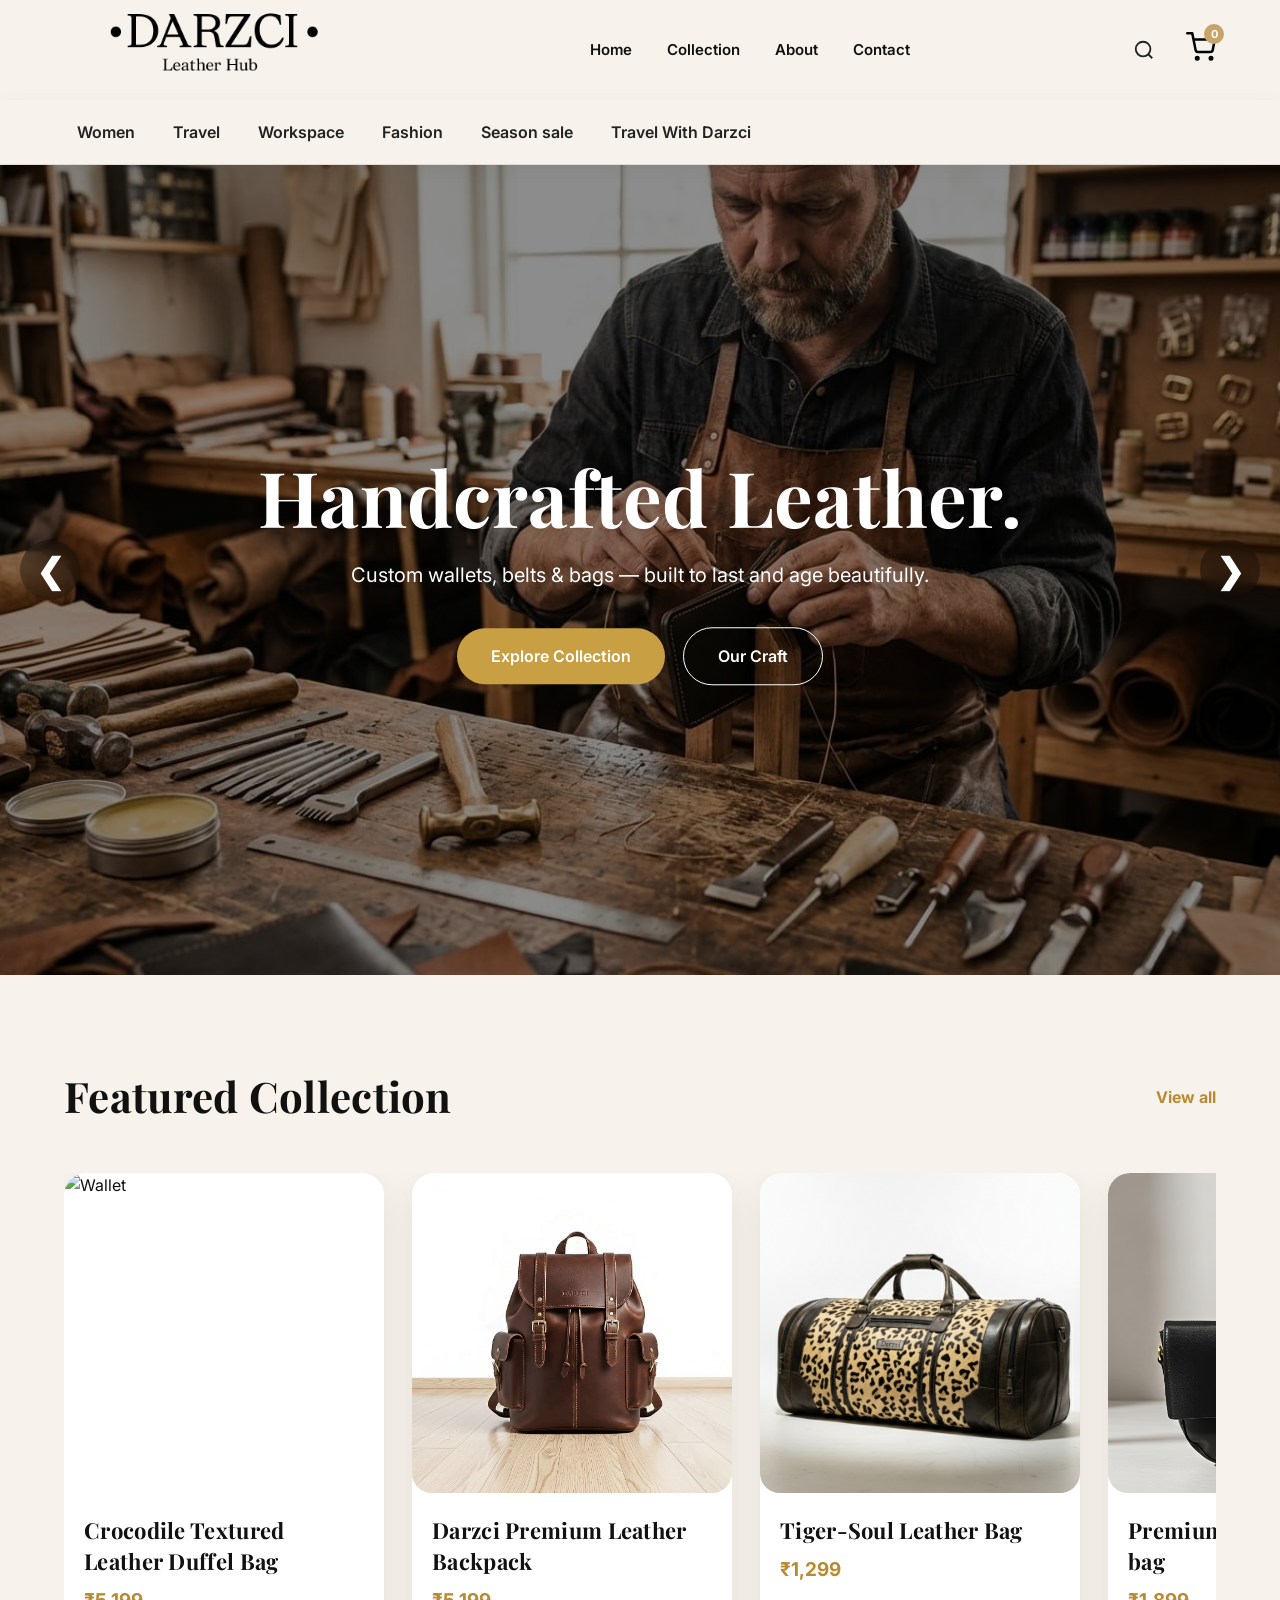
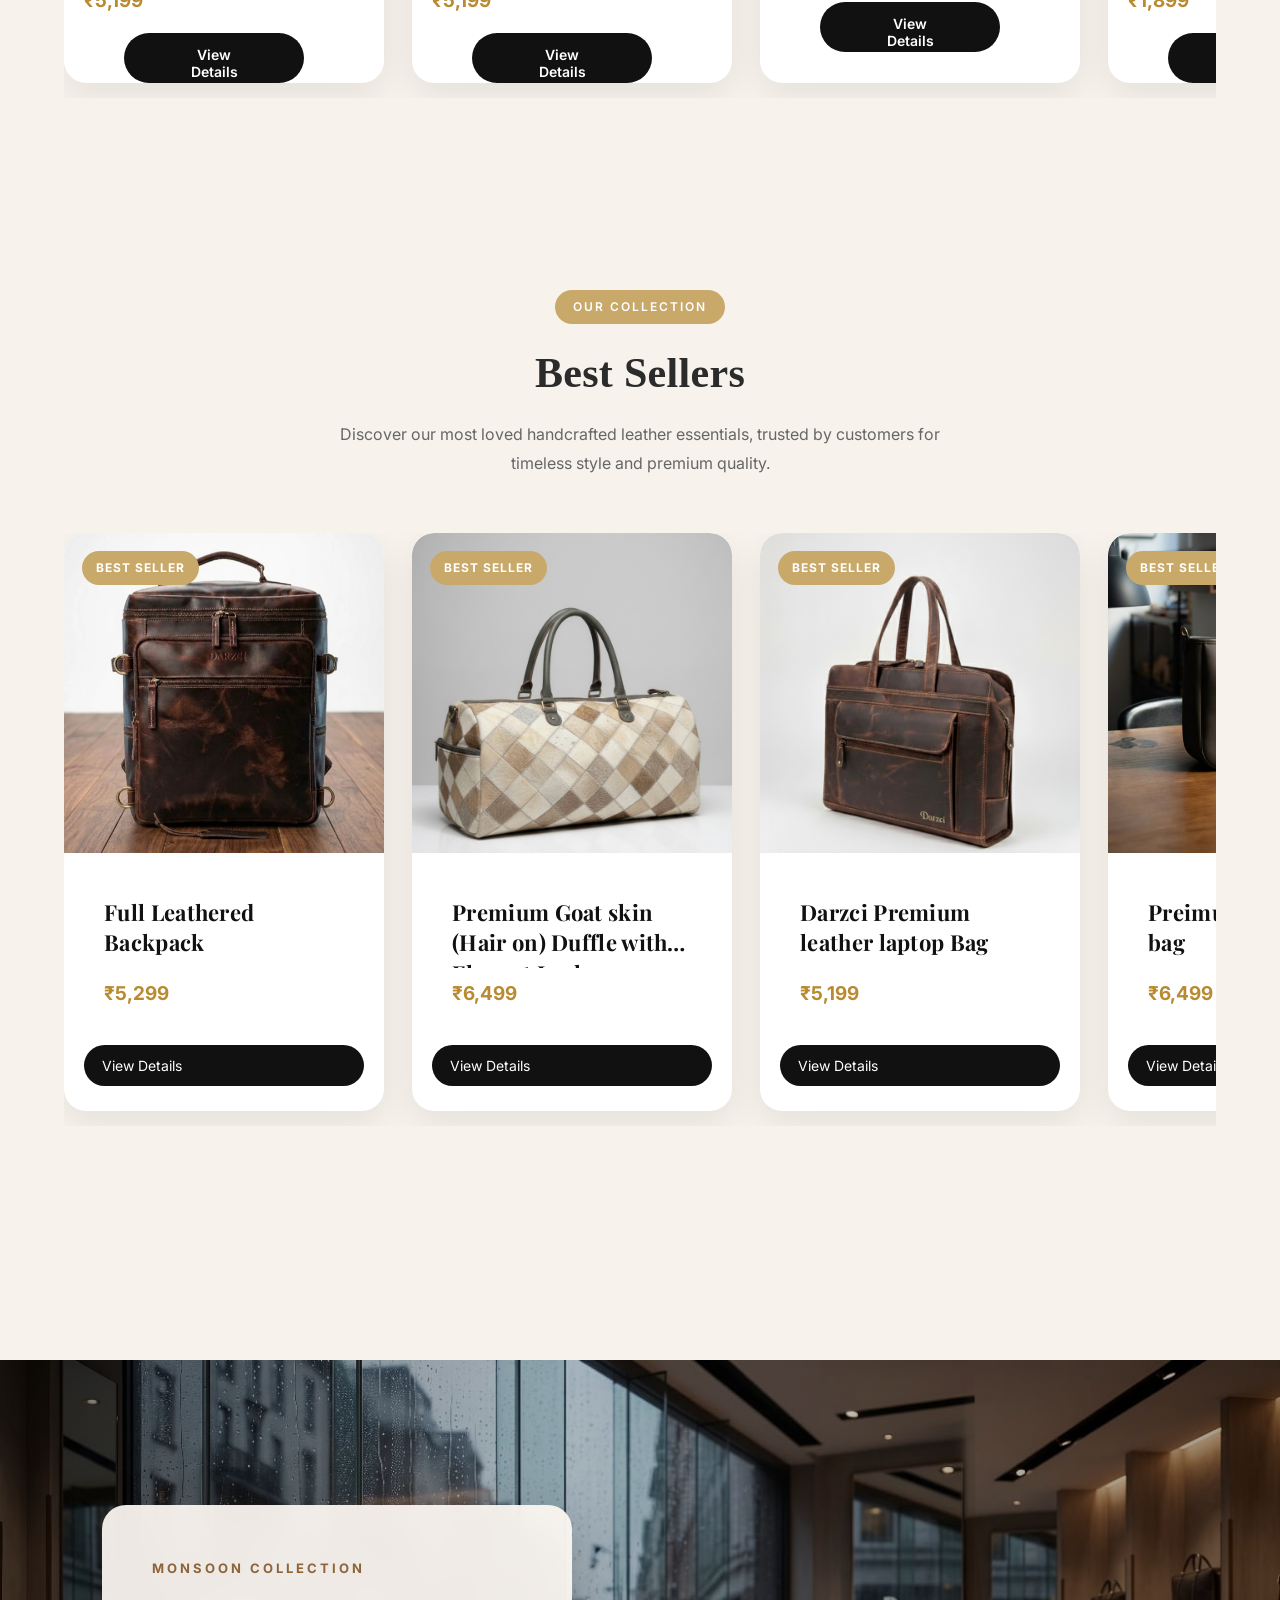
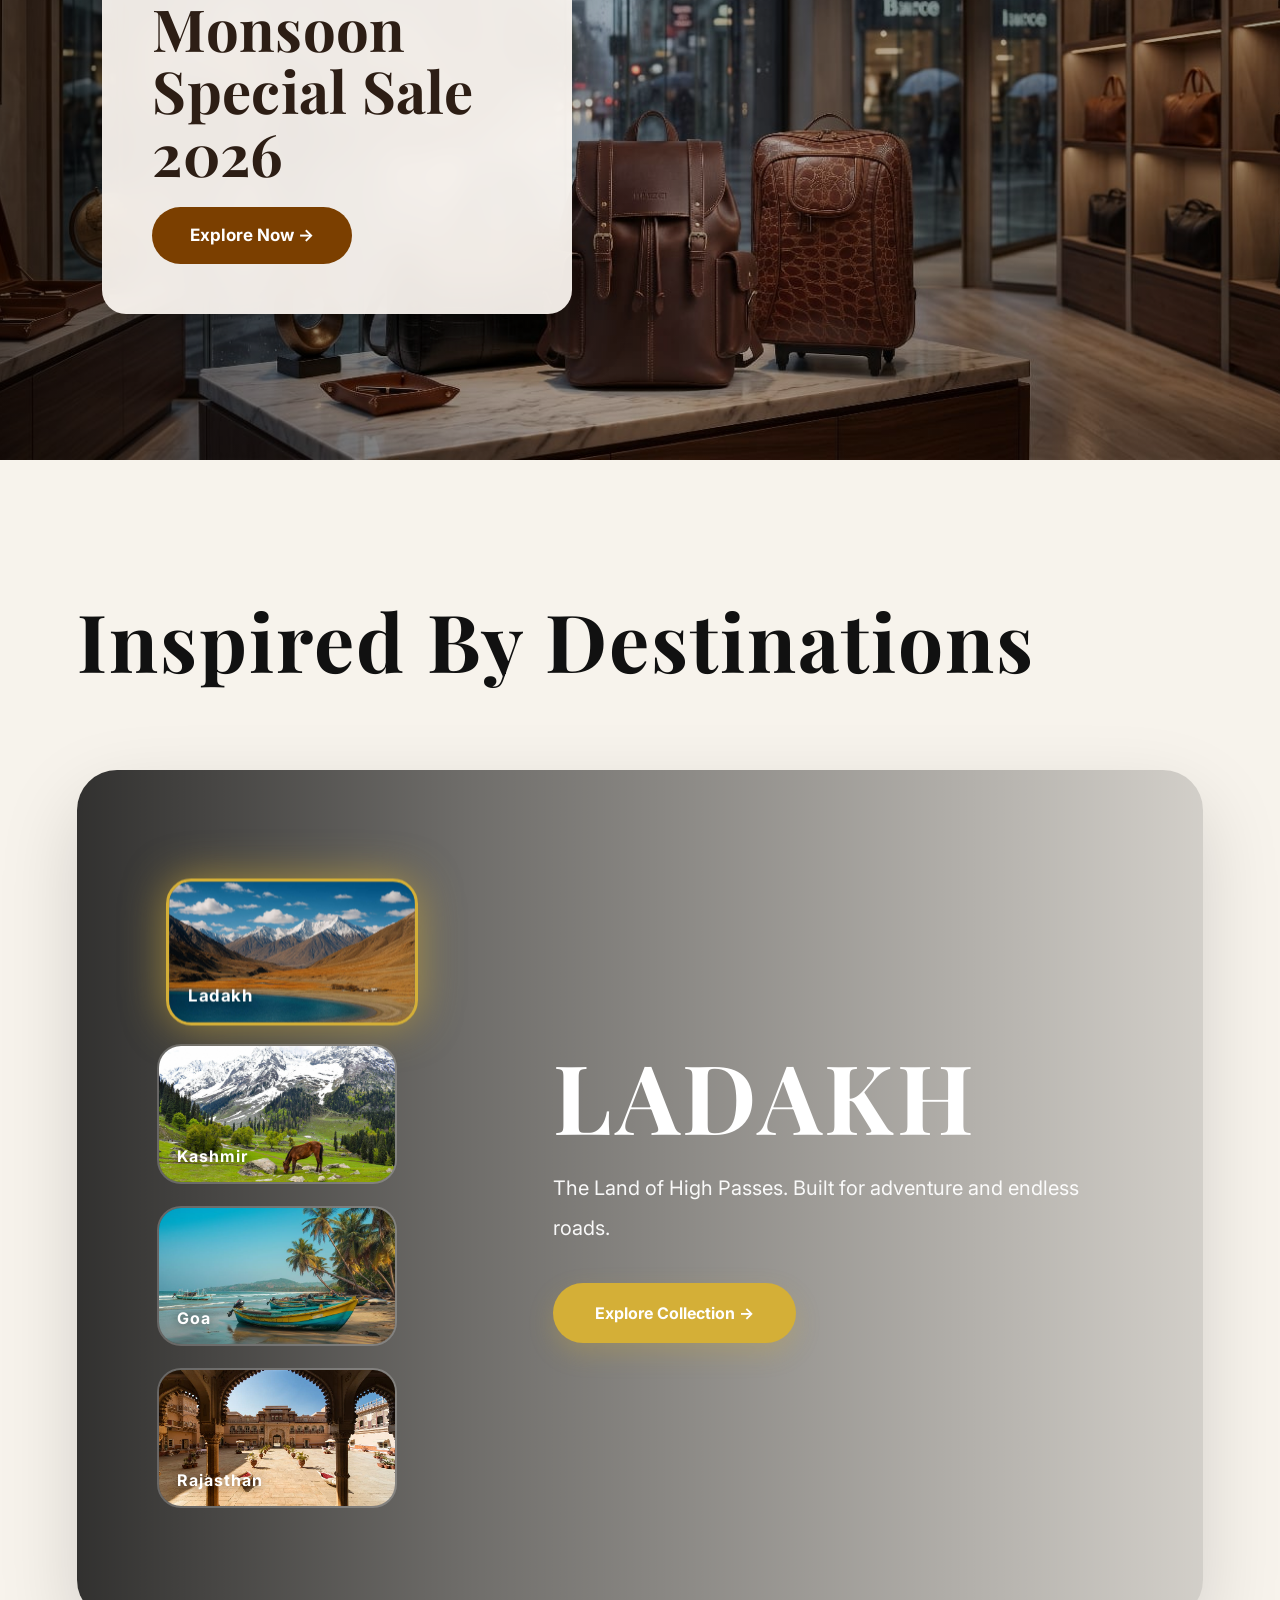
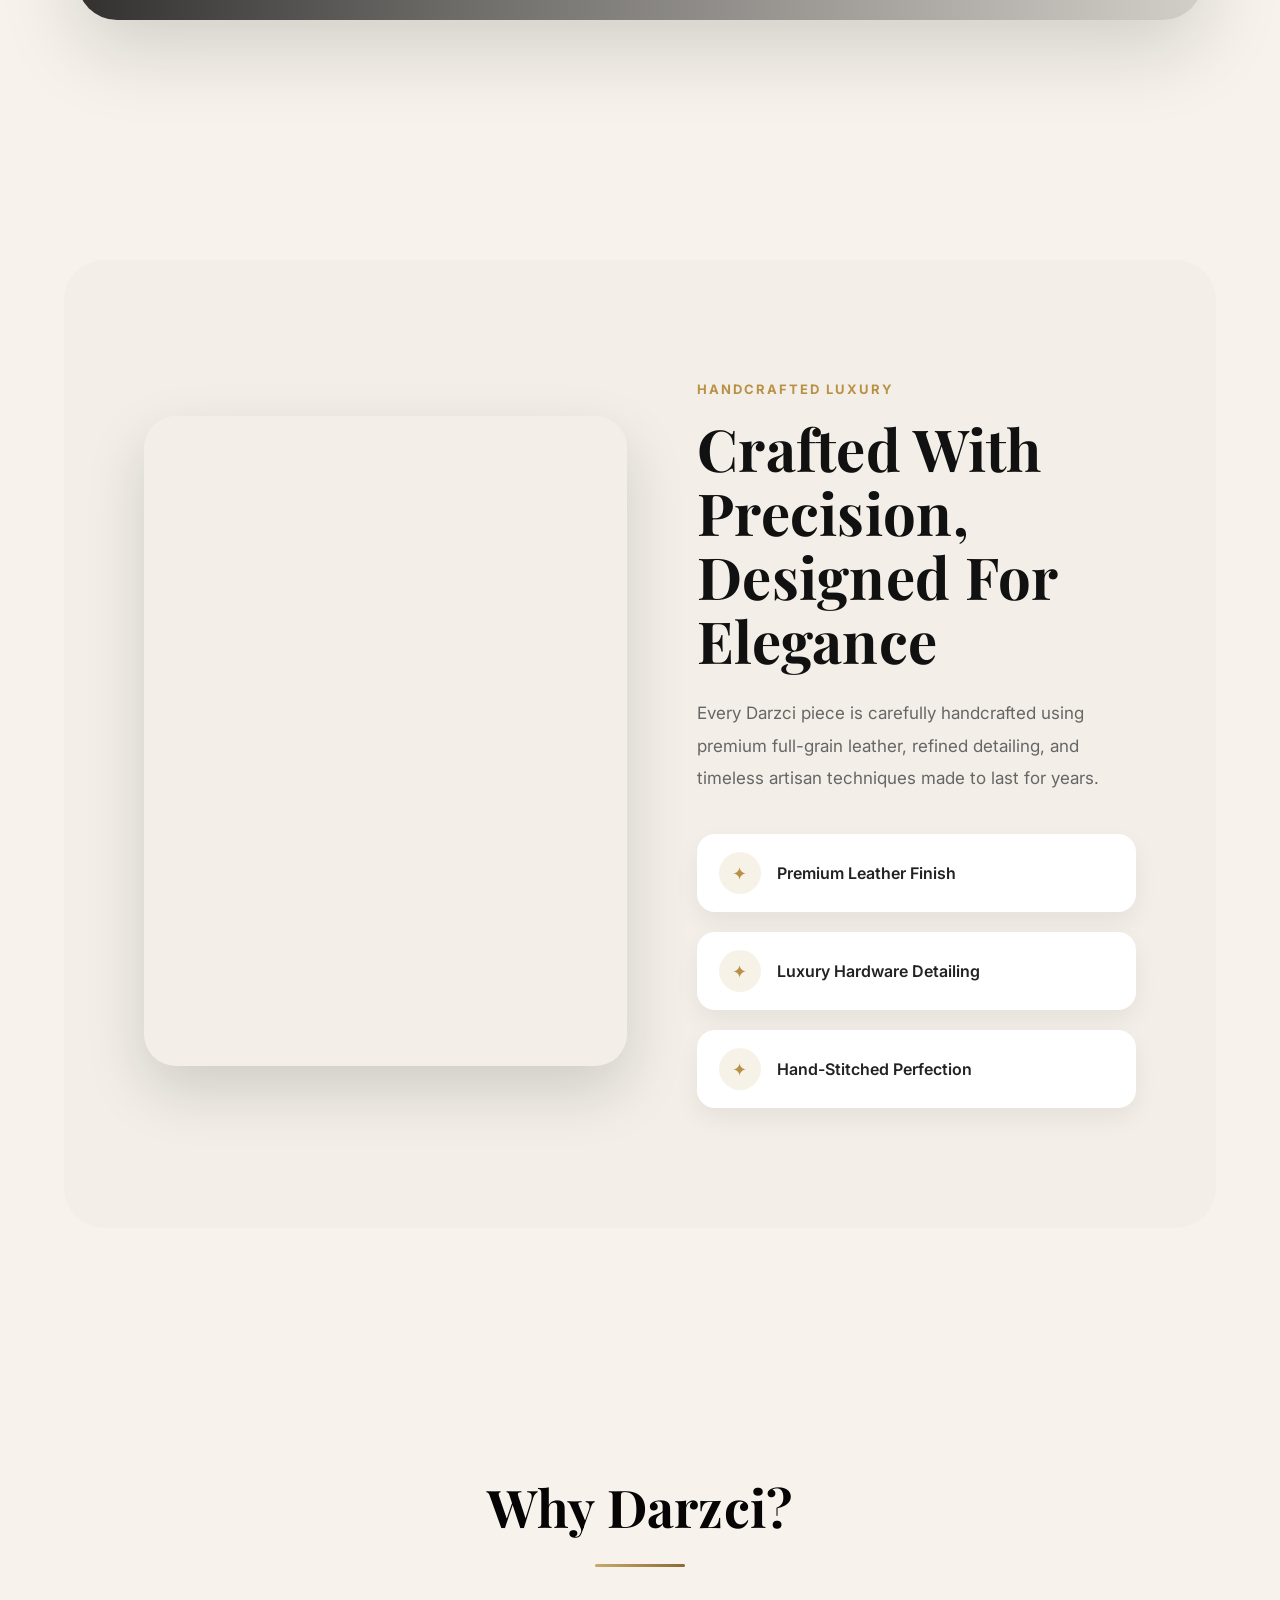
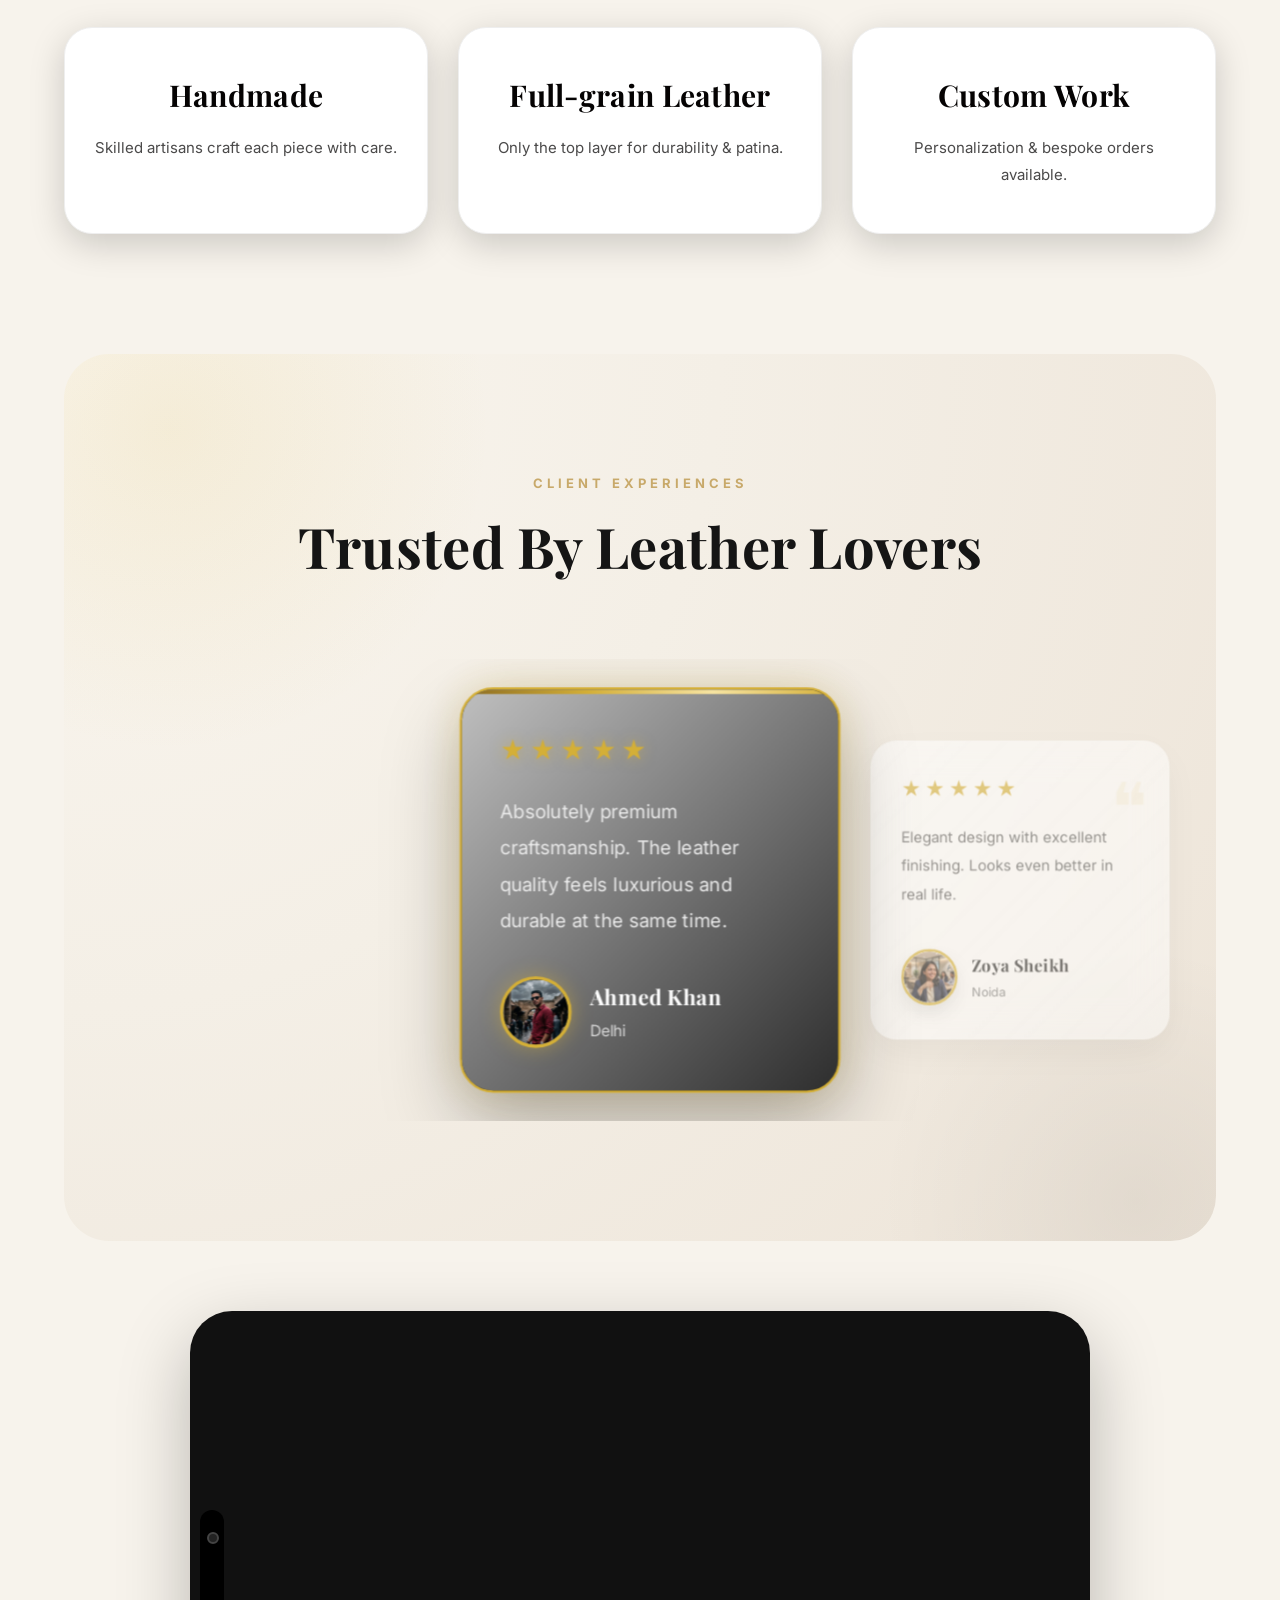
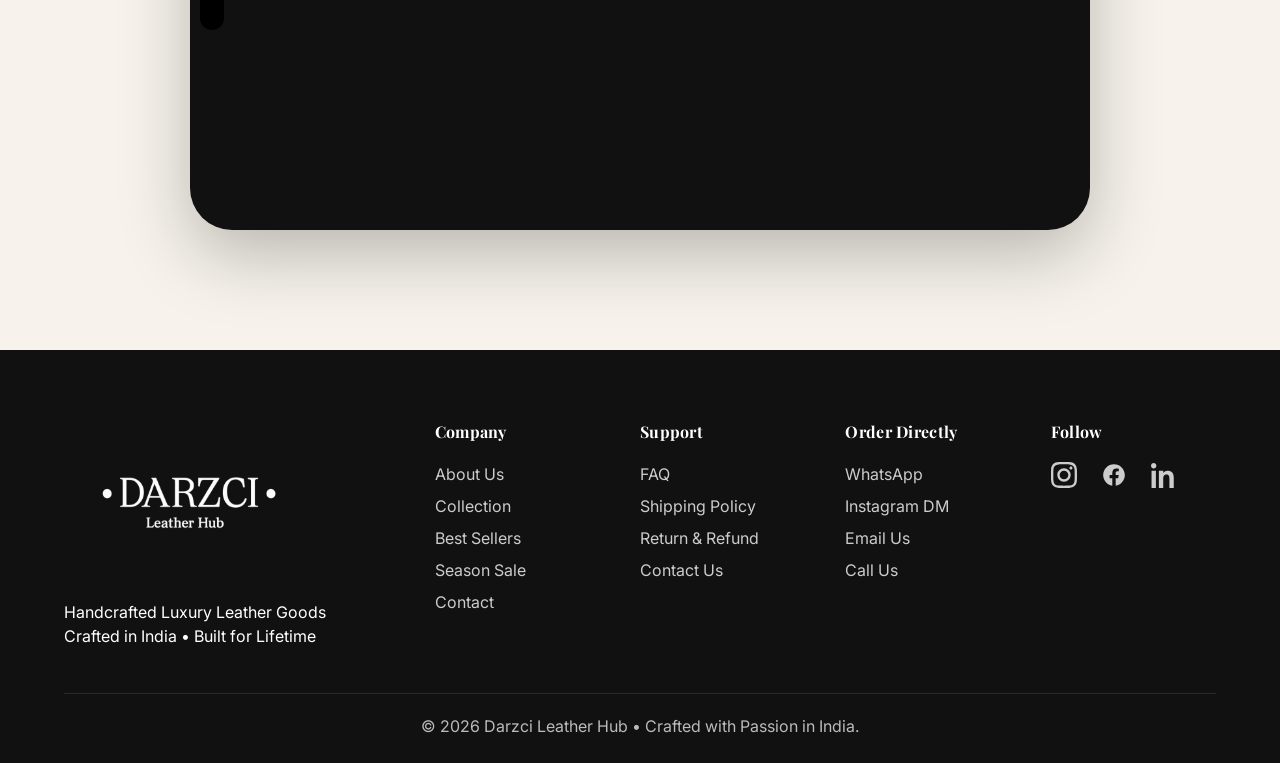
==== index.html @ 129ddaa9 "Initial Darzci website upload" ====
<!doctype html>
<html lang="en">

<head>
  <meta charset="utf-8" />
  <meta name="viewport" content="width=device-width,initial-scale=1" />
  <title>Darzci — Premium Leather Craft</title>

  <link
    href="https://fonts.googleapis.com/css2?family=Playfair+Display:wght@700;900&family=Inter:wght@300;400;600;700;800&display=swap"
    rel="stylesheet">

  <link rel="stylesheet" href="css/style.css" />
</head>

<body>

  <header class="site-header" id="siteHeader">
    <div class="container header-inner">
      <a href="index.html" class="brand">
        <!-- darzci logo -->
        <img src="image/722ccae6-d5a7-4a25-bb89-04a39c1e873f.png" alt="Darzci logo" class="brand-logo">
        <div class="brand-text">
          <div class="brand-title"></div>
          <div class="brand-sub"></div>
        </div>
      </a>

      <nav class="main-nav" id="mainNav">
        <a href="index.html" class="nav-link">Home</a>
        <a href="product.html" class="nav-link">Collection</a>
        <a href="about.html" class="nav-link">About</a>
        <a href="Contact.html" class="nav-link">Contact</a>
      </nav>
<div class="header-actions">
<!-- ==========================================
            DARZCI SEARCH SYSTEM
========================================== -->

<!-- SEARCH TOGGLE -->

<button class="search-toggle" id="searchToggle" aria-label="Open Search">

    <svg width="22" height="22"
         viewBox="0 0 24 24"
         fill="none"
         stroke="currentColor"
         stroke-width="2">

        <circle cx="11" cy="11" r="8"></circle>

        <line x1="21"
              y1="21"
              x2="16.65"
              y2="16.65"></line>

    </svg>

</button>


<!-- SEARCH OVERLAY -->

<div class="search-overlay" id="searchOverlay"></div>


<!-- SEARCH PANEL -->

<aside class="search-panel" id="searchPanel">

    <!-- HEADER -->

    <div class="search-header">

        <h2>Search</h2>

        <button class="search-close"
                id="searchClose"
                aria-label="Close Search">

            ✕

        </button>

    </div>


    <!-- SEARCH BOX -->

    <div class="search-box">

        <svg class="search-icon"
             width="20"
             height="20"
             viewBox="0 0 24 24"
             fill="none"
             stroke="currentColor"
             stroke-width="2">

            <circle cx="11" cy="11" r="8"></circle>

            <line x1="21"
                  y1="21"
                  x2="16.65"
                  y2="16.65"></line>

        </svg>

        <input

            type="text"

            id="searchInput"

            placeholder="Search products..."

            autocomplete="off"

        >

    </div>


    <!-- POPULAR SEARCH -->

    <div class="popular-search">

        <h4>Popular Searches</h4>

        <div class="popular-list">

            <button class="popular-item" data-search="Backpack">

                Backpack

            </button>

            <button class="popular-item" data-search="duffel">

                Duffel Bag

            </button>

            <button class="popular-item" data-search="trolley">

                Trolley Bag

            </button>


            <button class="popular-item" data-search="laptopbags">

                Laptop Bag

            </button>

            <button class="popular-item" data-search="belts">

                Belt

            </button>

        </div>

    </div>


    <!-- SEARCH RESULTS -->

    <div class="search-results" id="searchResults">

        <!-- JS inject karega -->

    </div>


    <!-- EMPTY STATE -->

    <div class="search-empty" id="searchEmpty">

        <svg width="55"
             height="55"
             viewBox="0 0 24 24"
             fill="none"
             stroke="currentColor"
             stroke-width="1.8">

            <circle cx="11" cy="11" r="8"></circle>

            <line x1="21"
                  y1="21"
                  x2="16.65"
                  y2="16.65"></line>

        </svg>

        <h3>No Products Found</h3>

        <p>

            Try another keyword or browse our latest collection.

        </p>

    </div>

</aside>



        <a href="cart.html" class="cart-btn" aria-label="Cart">
            <svg width="30" height="30" viewBox="0 0 24 24" fill="none" stroke="white" stroke-width="2" stroke-linecap="round" stroke-linejoin="round">
    <circle cx="9" cy="21" r="1"></circle>
    <circle cx="20" cy="21" r="1"></circle>
    <path d="M1 1h4l2.68 13.39a2 2 0 0 0 2 1.61h9.72a2 2 0 0 0 2-1.61L23 6H6"></path>
  </svg>
          <div class="cart-icon">
    <i class="fa-solid fa-cart-shopping"></i>
    <span id="cartCount">0</span>
</div>
        </a>
        <button class="mobile-toggle" id="mobileToggle">☰</button>
      </div>
    </div>

       <nav class="navbar">
    <ul class="nav-links">
        <li class="dropdown">
            <a href="#">Women</a>

            <ul class="dropdown-menu">
                <li><a href="product.html?category=handbags">Handbags</a></li>
                <li><a href="product.html?category=satchel">Satchels</a></li>
            </ul>
        </li>

        <li class="dropdown">
            <a href="#">Travel</a>

            <ul class="dropdown-menu">
                <li><a href="product.html?category=backpack">Backpacks</a></li>
                <li><a href="product.html?category=duffel">Duffel Bags</a></li>
                <li><a href="product.html?category=trolley">Trolleys</a></li>
            </ul>
        </li>

        <li class="dropdown">
            <a href="#">Workspace</a>

            <ul class="dropdown-menu">
                <li><a href="product.html?category=laptopbags">Laptop Bags</a></li>
                <li><a href="product.html?category=laptopbags">File Bags</a></li>
            </ul>
        </li>

        <li class="dropdown">
            <a href="#">Fashion</a>

            <ul class="dropdown-menu">
                <li><a href="product.html?category=belts">Belts</a></li>
                <li><a href="#">Aprons</a></li>
            </ul>
        </li>

        <li class="dropdown">
            <a href="offer.html">Season sale</a></li>

        <li class="dropdown">
            <a href="#">Travel With Darzci</a>

            <ul class="dropdown-menu">
                <li><a href="ladakh.html">Ladakh special</a></li>
                <li><a href="kashmir.html">Kashmir special</a></li>
                <li><a href="goa.html">Goa special</a></li>
                <li><a href="rajasthan.html">Rajasthan special</a></li>
            </ul>
        </li>
      </ul>
    <div class="nav-icons">

        <i class="fa-solid fa-magnifying-glass"></i>

        <i class="fa-solid fa-cart-shopping"></i>

    </div>

</nav>
  </header>

  <main>
    <!-- < - - HERO - - > -->
     <section class="hero-slider">

    <div class="slides">

        <!-- Slide 1 -->
        <div class="slide active">

<picture>

    <source
    media="(max-width:768px)"
    srcset="image/Hero-01-mobile.jpg">

    <img
    src="image/Hero-01.jpg"
    alt="Hero 1">

</picture>

            <div class="overlay"></div>

            <div class="hero-content">

                <h1>Handcrafted Leather.</h1>

                <p>
                    Custom wallets, belts & bags —
                    built to last and age beautifully.
                </p>

                <div class="hero-buttons">

                    <a href="product.html" class="btn-primary">
                        Explore Collection
                    </a>

                    <a href="#" class="btn-secondary">
                        Our Craft
                    </a>

                </div>

            </div>

        </div>

        <!-- Slide 2 -->
        <div class="slide">

            <picture>

    <source
    media="(max-width:768px)"
    srcset="image/Hero-02-mobile.jpg">

    <img
    src="image/Hero-02.jpg"
    alt="Hero 1">

</picture>

            <div class="overlay"></div>

            <div class="hero-content">

                <h1>Premium Full-Grain</h1>

                <p>
                    Sustainably sourced hides
                    with artisan finishing.
                </p>

                <div class="hero-buttons">

                    <a href="#bestSellerContainer" class="btn-primary">
                        Shop Bestsellers
                    </a>

                </div>

            </div>

        </div>

        <!-- Slide 3 -->
        <div class="slide">

            <picture>

    <source
    media="(max-width:768px)"
    srcset="image/Hero-03-mobile.jpg">

    <img
    src="image/Hero-03.png"
    alt="Hero 1">

</picture>

            <div class="overlay"></div>

            <div class="hero-content">

                <h1>Timeless Design.</h1>

                <p>
                    Sustainably sourced hides
                    with artisan finishing.
                </p>

                <div class="hero-buttons">

                    <a href="product-detail.html?id=303" class="btn-primary">
                        Equip Now
                    </a>

                </div>

            </div>

        </div>

        <!-- Slide 4 -->
        <div class="slide">

            <picture>

    <source
    media="(max-width:768px)"
    srcset="image/Hero-04-mobile.jpg">

    <img
    src="image/Hero-04.jpg"
    alt="Hero 1">

</picture>

            <div class="overlay"></div>

            <div class="hero-content">

                <h1>Unique Belt Straps</h1>

                <p>
                    Darzci belts made to last,
                    unlike anything else.
                </p>

                <div class="hero-buttons">

                    <a href="product.html?category=belts" class="btn-primary">
                        Explore Belts
                    </a>

                </div>

            </div>

        </div>

    </div>

    <!-- Arrows -->
      <button class="prev">&#10094;</button>
    <button class="next">&#10095;</button>




</section>
    <!-- FEATURED Collection -->
    <section class="featured container">
      <div class="section-header">
        <h2>Featured Collection</h2>
        <a href="product.html" class="view-all">View all</a>
      </div>  

      <div class="product-track" id="productTrack">
        <div class="product-card">
          <img src="image/Epitome.01.jpg" alt="Wallet">
           <video class="product-video" muted loop playsinline>
          <source src="video/Epitome-video.mp4" type="video/mp4">
          </video>
          <h3>Crocodile Textured Leather Duffel Bag</h3>
          <p class="price">₹5,199</p>
          <button><a href="product-detail.html?id=301" class="btn">View Details</a></button>
        </div>

        <div class="product-card">
          <img src="image/Brown-bag.01.jpg" alt="Backpack">
          <video class="product-video" muted loop playsinline>
          <source src="video/ab_cdef_abcdefmp_.mp4" type="video/mp4">
          </video>
          <h3>Darzci Premium Leather Backpack</h3>
          <p class="price">₹5,199</p>
          <button><a href="product-detail.html?id=202" class="btn">View Details</a></button>
        </div>
        <div class="product-card">
          <img src="image/Leapord-01.jpg" alt="Backpack">
          <video class="product-video" muted loop playsinline>
          <source src="video/Leapord-video.mp4" type="video/mp4">
          </video>
          <h3>Tiger-Soul Leather Bag</h3>
          <p class="price">₹1,299</p>
          <button><a href="product-detail.html?id=304" class="btn">View Details</a></button>
        </div>
        <div class="product-card">
          <img src="image/oval-01.jpg" alt="Backpack">
          <video class="product-video" muted loop playsinline>
          <source src="video/oval-video.mp4" type="video/mp4">
          </video>
          <h3>Premium Leathered cross bag</h3>
          <p class="price">₹1,899</p>
          <button><a href="product-detail.html?id=421" class="btn">View Details</a></button>
        </div>
        <div class="product-card">
          <img src="image/Brown-trolly-01.jpg" alt="Belt">
          <video class="product-video" muted loop playsinline>
          <source src="video/Leather-textured-vid.mp4" type="video/mp4">
          </video>
          <h3>Premium leathered luxury trolley bag</h3>
          <p class="price">₹11,999</p>
          <button><a href="product-detail.html?id=311" class="btn">View Details</a></button>
        </div>
         <div class="product-card">
          <img src="image/Brown-rang-01.jpg" alt="Belt">
          <video class="product-video" muted loop playsinline>
          <source src="video/Brown-rang-vid.mp4" type="video/mp4">
          </video>
          <h3>Leathered Travel or Duffel bag</h3>
          <p class="price">₹9,999</p>
         <button><a href="product-detail.html?id=437" class="btn">View Details</a></button>
        </div>
        <div class="section-header">
          <h1>And Many More....❤️</h1>
          
        </div>
        
      </div>
      <br>
      <br>
      <br>
      <br>
      <br>
      <br>
      <br>
      <br>

      <!-- ==========================================
            DARZCI BEST SELLERS
========================================== -->

    <div class="section-heading">

        <span class="section-tag">
            OUR COLLECTION
        </span>

        <h2>
            Best Sellers
        </h2>

        <p>
            Discover our most loved handcrafted leather essentials,
            trusted by customers for timeless style and premium quality.
        </p>

    </div>

    <!-- JS WILL RENDER PRODUCTS HERE -->

    <div
        class="bestseller-track"
        id="bestSellerContainer">

    </div>

      <br>
      <br>
      <br>
      <br>
      <br>
      <br>
    </section>

      <section class="season-banner">

    <!-- Background Image -->
    <img src="image/monsoon-sale.jpg" alt="Monsoon Sale" class="season-bg">

    <div class="season-overlay">

        <div class="sale-card">

            <span class="season-tag">MONSOON COLLECTION</span>

            <h2>
                Monsoon
                <br>
                Special Sale 2026
            </h2>

            <a href="offer.html" class="explore-btn">
                Explore Now →
            </a>

        </div>

    </div>

</section>


<!-- TRAVEL WITH DARZCI -->
<section class="travel-showcase">

<h2 class="travel-heading">
Inspired By Destinations
</h2>

<div
class="travel-container"
id="travelContainer">

<div class="travel-cards">

<div class="travel-card active"
data-index="0">

<img
src="image/ladakh-card.jpg">

<span>Ladakh</span>

</div>

<div class="travel-card"
data-index="1">

<img
src="image/kashmir-card.jpg">

<span>Kashmir</span>

</div>

<div class="travel-card"
data-index="2">

<img
src="image/goa-card.jpg">

<span>Goa</span>

</div>

<div class="travel-card"
data-index="3">

<img
src="image/rajasthan-card.jpg">

<span>Rajasthan</span>

</div>

</div>

<div class="travel-content">

<h3 id="placeTitle">
Ladakh
</h3>

<p id="placeDesc">

The Land of High Passes.
Built for adventure and
endless roads.

</p>

<a
href="#"
id="travelBtn"
class="travel-btn">

Explore Collection →

</a>

</div>

</div>

</section>

    <!-- CRAFTSMANSHIP SECTION -->

<section class="craftsmanship">

  <div class="craft-left">

  <video 
    autoplay 
    muted 
    loop 
    playsinline>

    <source src="video/craftmanship-vid.mp4" type="video/mp4">

  </video>

</div>


  <div class="craft-right">

    <p class="craft-tag">
      HANDCRAFTED LUXURY
    </p>

    <h2>
      Crafted With Precision,
      Designed For Elegance
    </h2>

    <p class="craft-text">
      Every Darzci piece is carefully handcrafted using premium
      full-grain leather, refined detailing, and timeless artisan
      techniques made to last for years.
    </p>


    <div class="craft-features">

      <div class="craft-feature">
        <span>✦</span>
        <p>Premium Leather Finish</p>
      </div>

      <div class="craft-feature">
        <span>✦</span>
        <p>Luxury Hardware Detailing</p>
      </div>

      <div class="craft-feature">
        <span>✦</span>
        <p>Hand-Stitched Perfection</p>
      </div>

    </div>

  </div>

</section>
    </section>

<!-- WHY -->
    <section class="why container">
      <h2 class="center">Why Darzci?</h2>
      <div class="why-grid">
        <div class="why-card">
          <h3>Handmade</h3>
          <p>Skilled artisans craft each piece with care.</p>
        </div>
        <div class="why-card">
          <h3>Full-grain Leather</h3>
          <p>Only the top layer for durability & patina.</p>
        </div>
        <div class="why-card">
          <h3>Custom Work</h3>
          <p>Personalization & bespoke orders available.</p>
        </div>
      </div>
    </section>

    <!-- TESTIMONIALS -->

<section class="testimonials container">

  <p class="testi-tag">
    CLIENT EXPERIENCES
  </p>

  <h2 class="testi-title">
    Trusted By Leather Lovers
  </h2>
  <div class="testi-wrapper">

  <div class="testi-track">

    <!-- CARD 1 -->

    <div class="testi-card">

      <div class="stars">
        ★★★★★
      </div>

      <p class="testi-text">
        Absolutely premium craftsmanship.
        The leather quality feels luxurious
        and durable at the same time.
      </p>

      <div class="testi-user">

        <img src="image/user1.jpg">

        <div>
          <h4>Ahmed Khan</h4>
          <span>Delhi</span>
        </div>

      </div>

    </div>


    <!-- CARD 2 -->

    <div class="testi-card">

      <div class="stars">
        ★★★★★
      </div>

      <p class="testi-text">
        Elegant design with excellent finishing.
        Looks even better in real life.
      </p>

      <div class="testi-user">

        <img src="image/user2.jpg">

        <div>
          <h4>Zoya Sheikh</h4>
          <span>Noida</span>
        </div>

      </div>

    </div>


    <!-- CARD 3 -->

    <div class="testi-card">

      <div class="stars">
        ★★★★★
      </div>

      <p class="testi-text">
        Perfect luxury gift option.
        Packaging and detailing were amazing.
      </p>

      <div class="testi-user">

        <img src="image/user3.jpg">

        <div>
          <h4>Vivaan Varma</h4>
          <span>Hyderabad</span>
        </div>

      </div>

    </div>

    <!-- CARD 4 -->

    <div class="testi-card">

      <div class="stars">
        ★★★★★
      </div>

      <p class="testi-text">
        Amazing quality duffel bag,
        Side Chains and secret pockets are awesome.
      </p>

      <div class="testi-user">

        <img src="image/user4.jpg">

        <div>
          <h4>Harsh Malhotra</h4>
          <span>Kanpur</span>
        </div>

      </div>

    </div>

  </div>

</div>

</section>

    <!-- DARZCI VIDEO -->
     <div class="video-phone">

    <video autoplay muted loop playsinline>

        <source src="video/Hero-vid(2).mp4" type="video/mp4">

    </video>

</div>


  </main>

   <!-- FOOTER -->
  <footer class="site-footer">
    <div class="container">
      <div class="footer-grid">
        <div class="footer-brand">
          <img src="image/582f849d-b692-4988-b834-8d932f939503.png" alt="Darzci Logo" class="footer-logo-circle">
          <p>Handcrafted Luxury Leather Goods</p>
          <p class="footer-luxury-line"> Crafted in India • Built for Lifetime</p>
        </div>

        <div class="footer-column">
          <h4>Company</h4>
          <ul>
            <li><a href="About.html" class="footer-link">About Us</a></li>
          </ul>
          <ul>
            <li><a href="product.html" class="footer-link">Collection</a></li>
          </ul>
          <ul>
            <li><a href="index.html#bestSellerContainer" class="footer-link">Best Sellers</a></li>
          </ul>
          <ul>
            <li><a href="offer.html" class="footer-link">Season Sale</a></li>
          </ul>
          <ul>
            <li><a href="Contact.html" class="footer-link">Contact</a></li>
          </ul>
        </div>

        <div class="footer-column">
          <h4>Support</h4>
          <ul>
            <li><a href="Contact.html#faq" class="footer-link">FAQ</a></li>
          </ul>
          <ul>
            <li><a href="Contact.html#shipping-policy" class="footer-link">Shipping Policy</a></li>
          </ul>
          <ul>
            <li><a href="Contact.html#refund-policy" class="footer-link">Return & Refund</a></li>
          </ul>
          <ul>
            <li><a href="Contact.html" class="footer-link">Contact Us</a></li>
          </ul>
        </div>

        <div class="footer-column">
          <h4>Order Directly</h4>
          <ul>
            <li><a href="https://wa.me/+918528631775" class="footer-link">WhatsApp</a></li>
          </ul>
          <ul>
            <li><a href="https://www.instagram.com/direct/t/17847196368603336/?hl=en" class="footer-link">Instagram DM</a></li>
          </ul>
          <ul>
            <li><a href="mailto:darzci.official@gmail.com" class="footer-link">Email Us</a></li>
          </ul>
           <ul>
            <li><a href="tel:+918528631775" class="footer-link">Call Us</a></li>
          </ul>
        </div>

        <div class="footer-column">
          <h4>Follow</h4>
          <div class="social-links">
            <a href="https://www.instagram.com/darzci.official_/?next=%2F" target="_blank" aria-label="Instagram">
              <svg class="instagram-icon" viewBox="0 0 24 24">
                <path
                  d="M12 2.163c3.204 0 3.584.012 4.85.07 3.252.148 4.771 1.691 4.919 4.919.058 1.265.069 1.645.069 4.849 0 3.205-.012 3.584-.069 4.849-.149 3.225-1.664 4.771-4.919 4.919-1.266.058-1.644.07-4.85.07-3.204 0-3.584-.012-4.849-.07-3.26-.149-4.771-1.699-4.919-4.92-.058-1.265-.07-1.644-.07-4.849 0-3.204.013-3.583.07-4.849.149-3.227 1.664-4.771 4.919-4.919 1.266-.057 1.645-.069 4.849-.069zm0-2.163c-3.259 0-3.667.014-4.947.072-4.358.2-6.78 2.618-6.98 6.98-.059 1.281-.073 1.689-.073 4.948 0 3.259.014 3.668.072 4.948.2 4.358 2.618 6.78 6.98 6.98 1.281.058 1.689.072 4.948.072 3.259 0 3.668-.014 4.948-.072 4.354-.2 6.782-2.618 6.979-6.98.059-1.28.073-1.689.073-4.948 0-3.259-.014-3.667-.072-4.947-.196-4.354-2.617-6.78-6.979-6.98-1.281-.059-1.69-.073-4.949-.073zm0 5.838c-3.403 0-6.162 2.759-6.162 6.162s2.759 6.163 6.162 6.163 6.162-2.759 6.162-6.163-2.759-6.162-6.162-6.162zm0 10.162c-2.209 0-4-1.79-4-4 0-2.209 1.791-4 4-4s4 1.791 4 4c0 2.21-1.791 4-4 4zm6.406-11.845c-.796 0-1.441.645-1.441 1.44s.645 1.44 1.441 1.44c.795 0 1.439-.645 1.439-1.44s-.644-1.44-1.439-1.44z" />
              </svg>
              </a>
              <a href="https://www.facebook.com/share/1DrLrmLKwM/" target="_blank" aria-label="Facebook">
              <svg class="Facebook-icon" viewBox="0 0 24 24">
                <path
                  d="M22 12.07C22 6.477 17.523 2 12 2S2 6.477 2 12.07c0 5.017 3.657 9.178 8.438 9.93v-7.03H7.898v-2.9h2.54V9.845c0-2.522 1.492-3.916 3.777-3.916 1.094 0 2.238.196 2.238.196v2.475h-1.26c-1.243 0-1.63.776-1.63 1.572v1.888h2.773l-.443 2.9h-2.33V22c4.781-.752 8.437-4.913 8.437-9.93z" />
              </svg>
            </a>
            <a href="https://www.linkedin.com/in/darzci-leather-hub-650a55393?utm_source=share_via&utm_content=profile&utm_medium=member_android" target="_blank" aria-label="LinkedIn">
    <svg class="linkedin-icon" viewBox="0 0 24 24">
        <path d="M4.98 3.5C4.98 4.88 3.86 6 2.49 6S0 4.88 0 3.5 1.11 1 2.49 1s2.49 1.12 2.49 2.5zM.5 8h4V24h-4V8zm7 0h3.83v2.16h.05c.53-1.01 1.84-2.08 3.79-2.08C19.22 8.08 21 10.29 21 14.36V24h-4v-8.01c0-1.91-.03-4.37-2.66-4.37-2.66 0-3.07 2.08-3.07 4.23V24h-4V8z"/>
    </svg>
</a>
          </div>
        </div>
      </div>

      <div class="footer-bottom">
        <p> © 2026 Darzci Leather Hub • Crafted with Passion in India.
</p>
      </div>
    </div>
  </footer>
  <script src="js/search.js"></script>
  <script src="js/script.js"></script>
   <div class="menu-backdrop" id="menuBackdrop"></div>
</body>

</html>
---- css/style.css ----
/* ========================================
   DARZCI - PREMIUM SHOPPING UI
   Theme: Luxury Black + Warm Gold + White
======================================== */

/* RESET */
*{
  margin:0;
  padding:0;
  box-sizing:border-box;
}

html{
  scroll-behavior:smooth;
}

body{
  font-family:'Inter',sans-serif;
  background:#f7f3ec;
  color:#111;
  line-height:1.5;
  overflow-x:hidden;
}

img{
  width:100%;
  display:block;
}

a{
  text-decoration:none;
  color:inherit;
}

ul{
  list-style:none;
}

button,input{
  border:none;
  outline:none;
  font-family:inherit;
}

/* VARIABLES */
:root{
  --black:#111111;
  --gold:#c7a56a;
  --gold-dark:#9f7b3f;
  --white:#ffffff;
  --light:#f5f3ef;
  --gray:#777;
  --border:#e7e2da;
  --shadow:0 10px 35px rgba(0,0,0,0.08);
}

/* GLOBAL */
.container{
  width:90%;
  max-width:1400px;
  margin:auto;
}

section{
  padding:80px 0;
}

h1,h2,h3,h4{
  font-family:'Playfair Display',serif;
  letter-spacing:.3px;
}

/* HEADER */
.site-header{
  position:sticky;
  top:0;
  z-index:999;
  background:#f7f3ec;
  backdrop-filter:blur(14px);
  border-bottom:1px solid var(--border);
}

.header-inner{
  display:flex;
  align-items:center;
  justify-content:space-between;
  min-height:85px;
}

.brand{
  display:flex;
  align-items:center;
  gap:12px;
}

.brand-logo{
  width:300px;
  height:100px;
  object-fit:cover;
}

.brand-title{
  font-size:22px;
  font-weight:800;
}

.brand-sub{
  font-size:12px;
  color:var(--gray);
}

/* NAV */
.main-nav{
  display:flex;
  gap:35px;
}

.nav-link{
  position:relative;
  font-weight:600;
  font-size:15px;
}

.nav-link::after{
  content:"";
  position:absolute;
  left:0;
  bottom:-6px;
  width:0;
  height:2px;
  background:var(--gold);
  transition:.3s;
}

.nav-link:hover::after{
  width:100%;
}

/* BUTTONS */
.btn{
  padding:13px 28px;
  font-size:14px;
  font-weight:600;
  border-radius:50px;
  transition:.35s;
  cursor:pointer;
}
/* view detail button */
button{
  background:var(--black);
  color:white;
  position:relative;
  left: 60px;
  height: 50px;
  width: 180px;
  border-radius: 50px;
}

button:hover{
  background:var(--gold);
  transform:translateY(-2px);
}
.btn-primary{
  background:var(--black);
  color:white;
}

.btn-primary:hover{
  background:var(--gold);
  transform:translateY(-2px);
}

.btn-outline{
  border:1px solid var(--black);
  color:var(--red);
  border-radius: 40px;
  border-color:var(--white);
  position: relative;
  left: 50px;
}

.btn-outline:hover{
  background:var(--gold);
  color:rgb(255, 255, 255);
  border-color:var(--gold);
  transform:translateY(-2px);
}

/* HEADER ACTIONS */
.header-actions{
  display:flex;
  align-items:center;
  gap:16px;
}

.cart-btn{
  position:relative;
  transition: .3s ease;
}

.cart-btn:hover{
  
  transform: translateY(-3px);
}

.cart-btn svg{
    fill: none;
    stroke: black;
    transition: all 0.3s ease;
}

.cart-btn:hover svg{
    fill: black;
    stroke: black;
}

#cartCount{
  position:absolute;
  top:-8px;
  right:-8px;
  background:var(--gold);
  color:white;
  width:20px;
  height:20px;
  border-radius:50%;
  font-size:11px;
  display:flex;
  align-items:center;
  justify-content:center;
  font-weight:700;
}

.mobile-toggle{
  display:none;
  font-size:26px;
  background:none;
  cursor:pointer;
}

/* ==========================================
        DARZCI SEARCH SYSTEM
        PART 1
========================================== */


/* ==========================
        SEARCH BUTTON
========================== */

.search-toggle{

    width:46px;

    height:46px;

    display:flex;

    justify-content:center;

    left: -3px;

    align-items:center;

    border:none;

    background:transparent;

    cursor:pointer;

    color:#222;

    transition:.35s ease;

}

.search-toggle:hover{

    color:#b88b45;

    transform:scale(1.08);

}

.search-toggle svg{

    pointer-events:none;

}



/* ==========================
        OVERLAY
========================== */

.search-overlay{

    position:fixed;

    inset:0;

    background:rgba(0,0,0,.42);

    backdrop-filter:blur(7px);

    opacity:0;

    visibility:hidden;

    transition:.35s ease;

    z-index:9998;

}

.search-overlay.active{

    opacity:1;

    visibility:visible;

}



/* ==========================
        SEARCH PANEL
========================== */

.search-panel{

    position:fixed;

    top:0;

    right:-100%;

    width:33%;

    max-width:520px;

    min-width:420px;

    height:100vh;

    background:#faf8f4;

    display:flex;

    flex-direction:column;

    overflow:hidden;

    transition:right .45s cubic-bezier(.4,0,.2,1);

    z-index:9999;

    box-shadow:

    -25px 0 60px rgba(0,0,0,.15);

}

.search-panel.active{

    right:0;

}



/* ==========================
        MOBILE
========================== */

@media(max-width:768px){

.search-panel{

    width:100%;

    min-width:100%;

    max-width:100%;

    right:-100%;

}

}

/* ==========================================
        DARZCI SEARCH SYSTEM
        PART 2
========================================== */


/* ==========================
        HEADER
========================== */

.search-header{

    display:flex;

    justify-content:space-between;

    align-items:center;

    padding:28px 32px;

    border-bottom:1px solid #ebe7df;

    flex-shrink:0;

}

.search-header h2{

    font-size:34px;

    font-family:"Playfair Display",serif;

    font-weight:600;

    color:#1d1d1d;

    letter-spacing:.4px;

}



/* ==========================
        CLOSE BUTTON
========================== */

.search-close{

    width:44px;

    height:44px;

    display:flex;

    justify-content:center;

    align-items:center;

    border:none;

    border-radius:50%;

    left: -5px;

    background:#fff;

    cursor:pointer;

    font-size:18px;

    color:#222;

    transition:.35s ease;

    box-shadow:

    0 8px 20px rgba(0,0,0,.06);

}

.search-close:hover{

    background:#111;

    color:#fff;

    transform:rotate(90deg);

}



/* ==========================
        SEARCH BOX
========================== */

.search-box{

    position:relative;

    padding:26px 30px 10px;

    flex-shrink:0;

}

.search-box input{

    width:100%;

    height:56px;

    border:none;

    outline:none;

    border-radius:50px;

    background:#fff;

    padding:0 22px 0 58px;

    font-size:16px;

    color:#222;

    box-shadow:

    0 12px 28px rgba(0,0,0,.08);

    transition:.3s ease;

}

.search-box input::placeholder{

    color:#8b8b8b;

}

.search-box input:focus{

    box-shadow:

    0 0 0 2px rgba(199,165,106,.25),

    0 15px 35px rgba(0,0,0,.08);

}



/* Search Icon */

.search-icon{

    position:absolute;

    left:48px;

    top:54px;

    transform:translateY(-50%);

    color:#888;

    pointer-events:none;

}



/* ==========================
        POPULAR SEARCH
========================== */

.popular-search{

    padding:22px 30px;

    flex-shrink:0;

}

.popular-search h4{

    font-size:13px;

    text-transform:uppercase;

    letter-spacing:2px;

    color:#777;

    margin-bottom:18px;

}

.popular-list{

    display:flex;

    flex-wrap:wrap;

    gap:12px;

}

.popular-item{

    border:none;

    background:#fff;

    color:#333;

    padding:11px 18px;

    border-radius:50px;

    cursor:pointer;

    font-size:14px;

    transition:.3s ease;

    box-shadow:

    0 6px 18px rgba(0,0,0,.05);

}

.popular-item:hover{

    background:#111;

    color:#fff;

    transform:translateY(-2px);

}



/* ==========================
        MOBILE
========================== */

@media(max-width:768px){

.search-header{

    padding:22px;

}

.search-header h2{

    font-size:28px;

}

.search-box{

    padding:20px;

}

.search-icon{

    left:38px;

    top:48px;

}

.popular-search{

    padding:20px;

}

}

/* ==========================================
        DARZCI SEARCH SYSTEM
        PART 3
========================================== */


/* ==========================
        SEARCH RESULTS
========================== */

.search-results{

    flex:1;

    overflow-y:auto;

    overflow-x:hidden;

    padding:12px 30px 30px;

}

.search-results::-webkit-scrollbar{

    width:6px;

}

.search-results::-webkit-scrollbar-track{

    background:transparent;

}

.search-results::-webkit-scrollbar-thumb{

    background:#c7a56a;

    border-radius:20px;

}

.search-results::-webkit-scrollbar-thumb:hover{

    background:#a98447;

}



/* ==========================
        RESULT CARD
========================== */

.search-card{

    display:flex;

    align-items:center;

    gap:16px;

    background:#fff;

    border-radius:18px;

    padding:14px;

    margin-bottom:18px;

    cursor:pointer;

    transition:.35s ease;

    box-shadow:

    0 8px 24px rgba(0,0,0,.05);

}

.search-card:hover{

    transform:translateY(-3px);

    box-shadow:

    0 16px 34px rgba(0,0,0,.10);

}



/* Product Image */

.search-card img{

    width:82px;

    height:82px;

    object-fit:cover;

    border-radius:14px;

    flex-shrink:0;

}



/* Product Info */

.search-info{

    flex:1;

    display:flex;

    flex-direction:column;

    justify-content:center;

}

.search-info h3{

    font-size:17px;

    color:#1d1d1d;

    font-family:"Playfair Display",serif;

    margin-bottom:8px;

    line-height:1.3;

}

.search-info p{

    font-size:14px;

    color:#777;

    margin-bottom:8px;

}

.search-price{

    font-size:18px;

    font-weight:700;

    color:#b88b45;

}



/* ==========================
        EMPTY STATE
========================== */

.search-empty{

    display:none;

    flex-direction:column;

    justify-content:center;

    align-items:center;

    text-align:center;

    height:100%;

    padding:60px 20px;

    color:#777;

}

.search-empty svg{

    margin-bottom:20px;

    color:#b88b45;

}

.search-empty h3{

    font-size:24px;

    font-family:"Playfair Display",serif;

    margin-bottom:12px;

    color:#222;

}

.search-empty p{

    max-width:280px;

    line-height:1.8;

    font-size:15px;

}



/* ==========================
        MOBILE
========================== */

@media(max-width:768px){

.search-results{

    padding:15px 20px 25px;

}

.search-card{

    gap:14px;

    padding:12px;

}

.search-card img{

    width:72px;

    height:72px;

}

.search-info h3{

    font-size:16px;

}

.search-price{

    font-size:17px;

}

.search-empty{

    padding:50px 25px;

}

}

/* ==========================================
        DARZCI SEARCH SYSTEM
        PART 4 (FINAL)
========================================== */


/* ==========================
        OPEN ANIMATION
========================== */

.search-panel{

    will-change:transform,right;

}

.search-panel.active{

    animation:searchSlide .45s ease;

}

@keyframes searchSlide{

    from{

        opacity:.95;

        transform:translateX(40px);

    }

    to{

        opacity:1;

        transform:translateX(0);

    }

}


/* ==========================
        RESULT HOVER
========================== */

.search-card:hover .search-info h3{

    color:#b88b45;

    transition:.3s;

}

.search-card:hover img{

    transform:scale(1.04);

    transition:.35s ease;

}


/* ==========================
        INPUT PLACEHOLDER
========================== */

.search-box input::placeholder{

    transition:.3s;

}

.search-box input:focus::placeholder{

    opacity:.45;

}


/* ==========================
        SELECTION
========================== */

.search-box input::selection{

    background:#d9bc87;

    color:#111;

}


/* ==========================
        SMOOTH SCROLL
========================== */

.search-results{

    scroll-behavior:smooth;

}


/* ==========================
        POPULAR BUTTON ACTIVE
========================== */

.popular-item.active{

    background:#111;

    color:#fff;

}


/* ==========================
        IMAGE SAFETY
========================== */

.search-card img{

    display:block;

    background:#f3f3f3;

}


/* ==========================
        REMOVE BLUE TAP
========================== */

.search-toggle,
.search-close,
.popular-item,
.search-card{

    -webkit-tap-highlight-color:transparent;

}


/* ==========================
        MOBILE IMPROVEMENTS
========================== */

@media(max-width:768px){

.search-panel{

    border-radius:0;
    z-index: 20001;

}

.search-results{

    padding-bottom:90px;

}

.search-card{

    border-radius:16px;

}

.search-box input{

    height:54px;

    font-size:16px;

}

}


/* ==========================
        DESKTOP
========================== */

@media(min-width:769px){

.search-panel{

    border-left:1px solid rgba(0,0,0,.06);

}

}

/* Categories Tabs */

.navbar{
    display:flex;
    justify-content:space-between;
    align-items:center;

    padding:20px 6%;

    background: transparent;

    background:#f7f3ec;

    position:sticky;
    top:0;
    z-index:999;

    box-shadow:
    0 4px 20px rgba(0,0,0,.05);
}

.nav-links{
    display:flex;
    gap:38px;

    list-style:none;
    margin:0;
    padding:0;
}

.nav-links a{
    text-decoration:none;
    color:#222;
    font-weight:600;
}

.dropdown{
    position:relative;
}

.dropdown-menu{
    position:absolute;
    top:45px;
    left:0;

    min-width:220px;

    background:#f7f3ec;

    padding:15px 0;

    border-radius:18px;

    box-shadow:
    0 20px 50px rgba(0,0,0,.12);

    opacity:0;
    visibility:hidden;

    transform:translateY(15px);

    transition:.3s;

    list-style:none;
}

.dropdown:hover .dropdown-menu{
    opacity:1;
    visibility:visible;
    transform:translateY(0);
}

.dropdown-menu li a{
    display:block;
    padding:12px 20px;
}

.dropdown-menu li a:hover{
    background:white;
}


/* MOBILE DROPDOWN */

@media (max-width:992px){
  
.dropdown-menu{

display:none;

position:static;

opacity:1;

visibility:visible;

transform:none;

box-shadow:none;

background:transparent;

padding-left:15px;

}

.dropdown.open > .dropdown-menu{

display:block;

animation:fadeDown .35s ease;

}

}
@keyframes fadeDown{

from{

opacity:0;

transform:translateY(-10px);

}

to{

opacity:1;

transform:translateY(0);

}

}



/* ==================================
   MOBILE HEADER
================================== */

@media (max-width:768px){

.header-inner{

    min-height:70px;

    padding:0 15px;
}

/* Logo */

.brand-logo{
    width:140px;
    height:auto;
}

/* Hide desktop nav */

.main-nav{
    display:none;
}

/* Category navbar */

.navbar{

    overflow-x:auto;

    padding:12px 15px;
}

.nav-links{

    gap:22px;

    min-width:max-content;
}

/* Search */

.search-wrapper{

    position:fixed;

    top:80px;
    left:50%;

    transform:translateX(-50%) translateY(-10px);

    width:90%;

    max-width:350px;

    z-index:9999;

    opacity:0;
    visibility:hidden;

    transition:.3s ease;
}

.search-wrapper.active{

    opacity:1;
    visibility:visible;

    transform:translateX(-50%) translateY(0);
}

.search-wrapper input{

    width:100%;
}


/* Cart */

.cart-btn svg{

    width:24px;
    height:24px;
}

/* Hamburger */

.mobile-toggle{

    display:block;

    width:auto;
    height:auto;

    background:none;

    color:#222;

    left:0;
}

/* Remove giant buttons issue */

button{

    left:0;
}
}

/* CATEGORIES NAVBAR */
@media (max-width:768px){

.main-nav{
    display:none;
    position:absolute;
    top:70px;
    right:0;

    width:220px;

    background:#f7f3ec;

    flex-direction:column;

    padding:15px;

    border-radius:12px;

    box-shadow:0 10px 25px rgba(0,0,0,.15);

    z-index:1000;
}

.main-nav.active{
    display:flex;
}

.nav-link{
    padding:12px 0;
    border-bottom:1px solid #eee;
}
.navbar{

    padding:12px 15px;

    overflow-x:auto;

    justify-content:flex-start;

    scrollbar-width:none;
}

.navbar::-webkit-scrollbar{
    display:none;
}

.nav-links{

    gap:24px;

    min-width:max-content;
}

.nav-links a{

    font-size:14px;

    white-space:nowrap;
}


/* HAMBURGER MENU */
@media (max-width:768px){

.main-nav{
    display:none;
    flex-direction:column;

    position:absolute;
    top:72px;
    left:0;

    width:100%;

    background:#f7f3ec;

    padding:20px;

    box-shadow:0 10px 25px rgba(0,0,0,.08);
}

.main-nav.active{
    display:flex;
}

.mobile-toggle{
    display:block;
}

@media (max-width:768px){

.mobile-toggle{
    display:block;
    z-index:10001;
}

/* BACKDROP */

.menu-backdrop{
    position:fixed;
    inset:0;

    backdrop-filter:blur(8px);
    -webkit-backdrop-filter:blur(8px);

    background:rgba(0,0,0,.08);

    opacity:0;
    visibility:hidden;

    transition:.35s;

    z-index:9998;
}

.menu-backdrop.active{
    opacity:1;
    visibility:visible;
}


/* DRAWER */

.main-nav{

    position:fixed;

    top:0;
    right: -320px;   
    left: auto;

    width:320px;
    max-width:85vw;

    height:100vh;

    background:#fff;

    display:flex;
    flex-direction:column;

    padding:0;

    transition:right .35s ease;

    z-index:9999;

    box-shadow:
    -15px 0 40px rgba(0,0,0,.12);
}

.main-nav.active{
    right:0;
}


/* GOLD HEADER */

.main-nav::before{

content:"DARZCI\APremium Leather Craft";

white-space:pre-line;

display:flex;

align-items:center;

height:120px;

padding:0 28px;

font-size:16px;

font-weight:500;

line-height:1.5;

background:linear-gradient(135deg,#c8a96a,#c8a96a);

color:#fff;

font-family:serif;

border-bottom:1px solid rgba(255,255,255,.15);

flex-shrink:0;

}

.main-nav::after{

content:"© 2026 Darzci";

margin-top:auto;

padding:18px;

text-align:center;

font-size:13px;

color:#777;

border-top:1px solid #ececec;

background:#faf8f4;

}


/* CROSS  */
.mobile-toggle{
    font-size:28px;
    background:none;
    border:none;
}

.mobile-toggle.active{
    color:#c8a96a;
}

/* LINKS */

.main-nav .nav-link{

padding:20px 28px;

font-size:17px;

font-weight:600;

color:black;

text-decoration:none;

border-bottom:1px solid #ececec;

transition:.3s;

}


.main-nav .nav-link:hover{

    background:#faf8f3;

    color:#c8a96a;
}

}
}
}


/* HERO */
/* =========================
   HERO SLIDER
========================= */

.hero-slider{
    position:relative;
    width:100%;
    height:90vh;
    overflow:hidden;
    display: flex;
    align-items: center;
    z-index:0;
    margin:0;
    padding:0;
}

.slides{
    display:flex;
    height:100%;
    transition:transform .7s ease-in-out;
}

.slide{
    min-width:100%;
    height:100%;
    position:relative;
}

.slide.active{
    left:0;
}

.slide img{
    width:100%;
    height:100%;
    object-fit:cover;
    display:block;
}

.slide picture{
    width:100%;
    height:100%;
    display:block;
}

.slide picture img{
    width:100%;
    height:100%;
    object-fit:cover;
    display:block;
}

/* Dark Overlay */

.overlay{
    position:absolute;
    inset:0;

    background:
    linear-gradient(
        rgba(0,0,0,.45),
        rgba(0,0,0,.45)
    );
}

/* Content */

.hero-content{
    position:absolute;

    top:50%;
    left:50%;

    transform:translate(-50%,-50%);

    width:90%;
    max-width:900px;

    text-align:center;

    color:#fff;

    z-index:5;
}

.hero-content h1{

    font-size:clamp(3rem,6vw,6rem);

    line-height:1.1;

    margin-bottom:20px;

    font-family:"Playfair Display",serif;
}

.hero-content p{

    font-size:1.25rem;

    max-width:700px;

    margin:0 auto 35px;

    line-height:1.7;
}

/* Buttons */

.hero-buttons{

    display:flex;

    justify-content:center;

    align-items:center;

    gap:18px;

    flex-wrap:wrap;
}

.btn-primary,
.btn-secondary{

    text-decoration:none;

    padding:16px 34px;

    border-radius:50px;

    font-weight:600;

    transition:.3s ease;
}

.btn-primary{

    background:#c89f43;

    color:#fff;
}

.btn-primary:hover{

    background:#b78d34;
}

.btn-secondary{

    border:1px solid #fff;

    color:#fff;
}

.btn-secondary:hover{

    background:#fff;

    color:#000;
}

/* Arrows */

.prev,
.next{


position:absolute;
top:50%;
transform:translateY(-50%);


width:60px;
height:60px;


display:flex;
align-items:center;
justify-content:center;



background:rgba(0,0,0,.28);
backdrop-filter:blur(12px);


color:#fff;
font-size:34px;
font-weight:600;


cursor:pointer;
z-index:100;


transition:.35s ease;


}


.prev:hover,
.next:hover{



transform:translateY(-50%) scale(1.12);


box-shadow:
0 15px 35px rgba(0,0,0,.35);


}

.prev{
    position:absolute !important;
    left:20px !important;
    right:auto !important;
}


.next{
    position:absolute !important;
    right:20px !important;
    left:auto !important;
}


/* =========================
   MOBILE
========================= */

@media(max-width:768px){

.hero-slider{
    height:80vh;
}

.slide img{
    object-fit:cover;
}

.hero-content{

    width:92%;

    padding:0 10px;
}

.hero-content h1{

    font-size:2.7rem;

    margin-bottom:15px;
}

.hero-content p{

    font-size:1rem;

    margin-bottom:25px;
}

.hero-buttons{

    gap:12px;
}

.btn-primary,
.btn-secondary{

    padding:14px 24px;

    font-size:.95rem;
}

.slider-btn{

    width:48px;
    height:48px;

    font-size:1.5rem;
}



.prev,
.next{


width:45px;
height:45px;


font-size:28px;


}


.prev{
left:12px;
}


.next{
right:12px;
}


}

/* Small Mobile */

@media(max-width:480px){

.hero-slider{
    height:75vh;
}

.hero-content h1{

    font-size:2.2rem;
}

.hero-content p{

    font-size:.95rem;
}

}
/* SECTION */
.featured{
  background:#f7f3ec;
}
.section-header{
  display:flex;
  justify-content:space-between;
  align-items:center;
  margin-bottom:45px;
}

.section-header h2{
  font-size:42px;
}

.view-all{
  color:var(--gold-dark);
  font-weight:700;
}

/* PRODUCTS */
.product-track{
  display:grid;
  grid-template-columns:repeat(4,1fr);
  gap:30px;
}

.product-card{
  background:white;
  border-radius:20px;
  overflow:hidden;
  box-shadow:var(--shadow);
  transition:.35s;
}

.product-card:hover{
  transform:translateY(-8px);
  box-shadow:var(--gold);
  background:var(--black);
  color:var(--white)
}

.product-card img{
  height:320px;
  object-fit:cover;
}

/* IMAGE + VIDEO NEW ADDED */
/* IMAGE + VIDEO SAME FRAME */

.product-card img,
.product-card video{

  width:100%;

  height:320px;

  object-fit:cover;

  border-radius:20px;

  display:block;
}

/* VIDEO HIDDEN */

.product-card video{

  position:absolute;

  top:0;
  left:0;

  opacity:0;

  transition:.5s ease;
}

/* IMAGE CONTAINER */

.product-media{

  position:relative;

  overflow:hidden;

  border-radius:20px;
}

/* HOVER EFFECT */

.product-card:hover img{

  opacity:0;
}

.product-card:hover video{

  opacity:1;
}

.product-card h3{
  font-size:22px;
  padding:22px 20px 10px;
}

.price{
  color:var(--gold-dark);
  font-weight:800;
  font-size:18px;
  padding:0 20px 20px;
}

.product-card .btn{
  margin:0 20px 25px;
  display:inline-block;
}

/* ==========================================
   PREMIUM FEATURED COLLECTION
========================================== */

.featured{
    background:#f7f3ec;
    padding:90px 0;
    overflow:hidden;
}

.featured .section-header{
    display:flex;
    justify-content:space-between;
    align-items:center;
    margin-bottom:45px;
}

.featured .section-header h2{
    font-size:42px;
}

.featured .view-all{
    font-weight:700;
    color:#b88a32;
    transition:.3s;
}

.featured .view-all:hover{
    color:#111;
}

/* ---------- SLIDER ---------- */

.featured .product-track{

    display:flex;
    gap:28px;

    overflow-x:auto;
    overflow-y:hidden;

    scroll-snap-type:x mandatory;
    scroll-behavior:smooth;

    padding-bottom:15px;

    -webkit-overflow-scrolling:touch;
}

.featured .product-track::-webkit-scrollbar{
    height:8px;
}

.featured .product-track::-webkit-scrollbar-track{
    background:#ebe4d7;
    border-radius:20px;
}

.featured .product-track::-webkit-scrollbar-thumb{
    background:#c8a96a;
    border-radius:20px;
}

.featured .product-card{

    flex:0 0 320px;

    scroll-snap-align:start;

    background:#fff;

    border-radius:22px;

    overflow:hidden;

    box-shadow:0 12px 35px rgba(0,0,0,.08);

    transition:.4s;
}

.featured .product-card:hover{

    transform:translateY(-10px);

    background:#111;

    color:#fff;

    box-shadow:0 25px 55px rgba(0,0,0,.18);

}

.featured .product-card img,
.featured .product-card video{

    width:100%;
    height:320px;
    object-fit:cover;

    display:block;

}

.featured .product-card h3{

    padding:22px 20px 10px;

    font-size:22px;

    line-height:1.4;

}

.featured .price{

    padding:0 20px 18px;

    font-size:19px;

    color:#b88a32;

    font-weight:700;

}

.featured .product-card .btn{

    display:inline-block;

    margin:0 20px 25px;

}

/* ---------- LAST CARD ---------- */

.featured .product-track .section-header{

    flex:0 0 320px;

    background:#111;

    border-radius:22px;

    display:flex;

    justify-content:center;

    align-items:center;

    color:#fff;

    text-align:center;

    padding:30px;
}

.featured .product-track .section-header h1{

    font-size:32px;

    line-height:1.4;

}

/* ---------- TABLET ---------- */

@media(max-width:1024px){

.featured .product-card{

flex:0 0 290px;

}

}

/* ---------- MOBILE ---------- */

@media(max-width:768px){

.featured{

padding:70px 0;

}

.featured .section-header{

padding:0 18px;

}

.featured .section-header h2{

font-size:30px;

}

.featured .product-track{

gap:18px;

padding:0 18px 15px;

}

.featured .product-card{

flex:0 0 82%;

}

.featured .product-card img,
.featured .product-card video{

height:240px;

}

.featured .product-card h3{

font-size:18px;

}

.featured .product-track .section-header{

flex:0 0 82%;

}

.featured .product-track .section-header h1{

font-size:24px;

}

}

/* ==========================================
        PREMIUM BESTSELLER COLLECTION
========================================== */

.bestseller-section{


padding:90px 7%;


background:#faf7f2;


}


.section-heading{


text-align:center;


margin-bottom:55px;


}


.section-tag{


display:inline-block;


padding:8px 18px;


border-radius:50px;


background:#c8a96a;


color:#fff;


font-size:12px;


letter-spacing:2px;


font-weight:600;


margin-bottom:18px;


}


.section-heading h2{


font-size:42px;


color:#2b2b2b;


margin-bottom:15px;


font-family:serif;


}


.section-heading p{


max-width:650px;


margin:auto;


color:#666;


line-height:1.8;


font-size:16px;


}




.bestseller-section{

background:#f7f3ec;

padding:90px 0;

overflow:hidden;

}

.bestseller-section .section-heading{

display:flex;

justify-content:space-between;

align-items:center;

margin-bottom:45px;

padding:0 6%;

}

.bestseller-section .section-heading h2{

font-size:42px;

}

.bestseller-section .section-tag{

font-weight:700;

color:#b88a32;

transition:.3s;

}

.bestseller-section .section-tag:hover{

color:#111;

}

/* ---------- SLIDER ---------- */

.bestseller-track{

display:flex;

gap:28px;

overflow-x:auto;

overflow-y:hidden;

scroll-snap-type:x mandatory;

scroll-behavior:smooth;

padding:0 6% 15px;

-webkit-overflow-scrolling:touch;

}

.bestseller-track::-webkit-scrollbar{

height:8px;

}

.bestseller-track::-webkit-scrollbar-track{

background:#ebe4d7;

border-radius:20px;

}

.bestseller-track::-webkit-scrollbar-thumb{

background:#c8a96a;

border-radius:20px;

}

/* ---------- BESTSELLER CARD ---------- */

.bestseller-card{

flex:0 0 320px;

scroll-snap-align:start;

background:#fff;

border-radius:22px;

overflow:hidden;

box-shadow:0 12px 35px rgba(0,0,0,.08);

transition:.4s;

position:relative;

}

.bestseller-btn{


display:inline-block;


padding:10px 18px;


border-radius:30px;


background:var(--black);


color:#fff;


text-decoration:none;


font-size:14px;


transition:.3s;


}


.bestseller-btn:hover{


background:var(--gold);


}


.bestseller-card:hover{

transform:translateY(-10px);

background:#111;

color:#fff;

box-shadow:0 25px 55px rgba(0,0,0,.18);

}

/* ---------- IMAGE + VIDEO ---------- */

.bestseller-media{

position:relative;

overflow:hidden;

border-radius:22px 22px 0 0;

}

.bestseller-media img,
.bestseller-media video{

width:100%;

height:320px;

object-fit:cover;

display:block;

transition:.45s ease;

}

/* VIDEO */

.bestseller-media video{

position:absolute;

top:0;

left:0;

opacity:0;

pointer-events:none;

}

/* HOVER */

.bestseller-card:hover img{

opacity:0;

}

.bestseller-card:hover video{

opacity:1;

}

/* ---------- TEXT ---------- */

.bestseller-card h3{

padding:22px 20px 10px;

font-size:22px;

line-height:1.4;

}

.bestseller-price{

padding:0 20px 18px;

font-size:19px;

color:#b88a32;

font-weight:700;

}

.bestseller-card .btn{

display:inline-block;

margin:0 20px 25px;

}

/* ---------- BADGE ---------- */

.best-badge{

position:absolute;

top:18px;

left:18px;

background:#c8a96a;

color:#fff;

padding:8px 14px;

border-radius:40px;

font-size:12px;

font-weight:700;

letter-spacing:1px;

z-index:5;

}

/* ---------- TABLET ---------- */

@media(max-width:1024px){

.bestseller-card{

flex:0 0 290px;

}

}

/* ---------- MOBILE ---------- */

@media(max-width:768px){

.bestseller-section{

padding:70px 0;

}

.bestseller-section .section-heading{

padding:0 18px;

}

.bestseller-section .section-heading h2{

font-size:30px;

}

.bestseller-track{

gap:18px;

padding:0 18px 15px;

}

.bestseller-card{

flex:0 0 82%;

}

.bestseller-media img,
.bestseller-media video{

height:240px;

}

.bestseller-card h3{

font-size:18px;

}

.bestseller-price{

font-size:17px;

}

.bestseller-card .btn{

margin:0 20px 22px;

}

.best-badge{

top:14px;

left:14px;

font-size:11px;

padding:7px 12px;

}

}

/* INFO */

.bestseller-info{

padding:22px 20px 25px;

display:flex;

flex-direction:column;

min-height:220px;

}

.bestseller-info h3{

font-size:22px;

line-height:1.4;

margin-bottom:12px;

color:inherit;

min-height:62px;

display:-webkit-box;

-webkit-line-clamp:2;

-webkit-box-orient:vertical;

overflow:hidden;

}


.bestseller-price{

font-size:19px;

font-weight:700;

color:#b88a32;

margin-bottom:18px;

}

.bestseller-card:hover .bestseller-price{

color:#d8b15a;

}

/* BUTTON */

.bestseller-card .btn{

display:flex;

justify-content:center;

align-items:center;

width:170px;

height:48px;

margin-top:auto;

border-radius:50px;

background:#111;

color:#fff;

text-decoration:none;

font-weight:600;

transition:.35s;

}


.bestseller-card:hover .btn{

background:#c8a96a;

color:#111;

}

/* IMAGE */

.bestseller-media{

height:320px;

overflow:hidden;

position:relative;

}

.bestseller-media img,

.bestseller-media video{

width:100%;

height:100%;

object-fit:cover;

display:block;

}


/*=====================================
        SEASON SALE SECTION
======================================*/

.season-banner{

position:relative;

width:100%;

height:700px;

overflow:hidden;

background:#111;

}

.season-bg{

position:absolute;

top:0;
left:0;

width:100%;
height:100%;

object-fit:cover;

object-position:center;

z-index:1;

}

.season-banner::before{

content:"";

position:absolute;

inset:0;

background:
linear-gradient(
90deg,
rgba(0,0,0,.55) 0%,
rgba(0,0,0,.20) 45%,
rgba(0,0,0,.35) 100%
);

z-index:2;

}

.season-overlay{

position:relative;

z-index:3;

height:100%;

display:flex;

align-items:center;

padding:0 8%;

}

.sale-card{

max-width:470px;

padding:50px;

background:rgba(255,250,245,.92);

backdrop-filter:blur(15px);

border-radius:24px;

box-shadow:
0 25px 60px rgba(0,0,0,.25);

}

.season-tag{

display:inline-block;

margin-bottom:18px;

font-size:13px;

letter-spacing:3px;

font-weight:700;

color:#8d6339;

text-transform:uppercase;

}

.sale-card h2{

font-family:"Playfair Display",serif;

font-size:58px;

line-height:1.08;

margin-bottom:22px;

color:#2d1e15;

}

.sale-card p{

font-size:20px;

line-height:1.8;

color:#6d5b4d;

margin-bottom:35px;

}

.explore-btn{

display:inline-block;

padding:16px 38px;

background:#7b3f00;

color:#fff;

text-decoration:none;

border-radius:50px;

font-weight:700;

font-size:17px;

transition:.35s;

}

.explore-btn:hover{

background:#a0522d;

transform:translateY(-5px);

box-shadow:
0 18px 40px rgba(123,63,0,.35);

}

/*=====================================
        MOBILE
======================================*/

@media(max-width:768px){

.season-banner{

height:560px;

}

.season-banner::before{

background:
linear-gradient(
180deg,
rgba(0,0,0,.35),
rgba(0,0,0,.55)
);

}

.season-overlay{

justify-content:center;

align-items:flex-end;

padding:25px;

padding-bottom:40px;

}

.sale-card{

max-width:100%;

padding:28px;

border-radius:18px;

text-align:center;

}

.season-tag{

font-size:11px;

letter-spacing:2px;

margin-bottom:12px;

}

.sale-card h2{

font-size:34px;

margin-bottom:15px;

}

.sale-card p{

font-size:15px;

line-height:1.7;

margin-bottom:22px;

}

.explore-btn{

display:block;

width:100%;

padding:15px;

font-size:15px;

}

}


/* =====================================
   TRAVEL WITH DARZCI
===================================== */

.travel-showcase{

padding:120px 6%;

background:#f7f3ec;

overflow:hidden;

}

.travel-heading{

text-align:left;

font-size:5rem;

font-family:"Playfair Display",serif;

color:var(--black);

margin-bottom:70px;

letter-spacing:2px;

}


/* MAIN HERO */

.travel-container{

position:relative;

height:850px;

width:100%;

border-radius:40px;

overflow:hidden;

display:flex;

align-items:center;

padding:80px;

background-size:cover;

background-position:center;

background-repeat:no-repeat;

transition:all 1s ease;

box-shadow:

0 30px 80px

rgba(0,0,0,.15);

}


/* DARK OVERLAY */

.travel-container::before{

content:"";

position:absolute;

inset:0;

background:

linear-gradient(

90deg,

rgba(0,0,0,.80) 0%,

rgba(0,0,0,.55) 35%,

rgba(0,0,0,.15) 100%

);

z-index:1;

}


/* LEFT DESTINATION CARDS */

.travel-cards{

position:relative;

z-index:2;

display:flex;

flex-direction:column;

gap:22px;

}


/* SINGLE CARD */

.travel-card{

width:240px;

height:140px;

position:relative;

overflow:hidden;

border-radius:24px;

cursor:pointer;

border:

2px solid

rgba(255,255,255,.15);

background:

rgba(255,255,255,.08);

backdrop-filter:

blur(12px);

transition:.4s;

}


/* CARD IMAGE */

.travel-card img{

width:100%;

height:100%;

object-fit:cover;

display:block;

}


/* CARD TITLE */

.travel-card span{

position:absolute;

left:18px;

bottom:14px;

color:white;

font-size:1rem;

font-weight:700;

letter-spacing:1px;

text-shadow:

0 2px 10px

rgba(0,0,0,.5);

}


/* ACTIVE CARD */

.travel-card.active{

border:

3px solid #d4af37;

transform:

translateX(15px)

scale(1.05);

box-shadow:

0 0 40px

rgba(212,175,55,.6);

}


/* RIGHT CONTENT */

.travel-content{

position:absolute;

right:100px;

max-width:650px;

z-index:2;

color:white;

}


/* DESTINATION TITLE */

.travel-content h3{

font-size:6rem;

font-family:

"Playfair Display",serif;

text-transform:uppercase;

line-height:1;

margin-bottom:25px;

letter-spacing:4px;

}


/* DESCRIPTION */

.travel-content p{

font-size:1.25rem;

line-height:2;

opacity:.95;

margin-bottom:35px;

max-width:550px;

}


/* BUTTON */

.travel-btn{

display:inline-flex;

align-items:center;

justify-content:center;

padding:18px 42px;

background:#d4af37;

color:white;

text-decoration:none;

font-weight:700;

font-size:1rem;

border-radius:60px;

transition:.4s;

box-shadow:

0 10px 25px

rgba(212,175,55,.25);

}

.travel-btn:hover{

transform:

translateY(-4px);

box-shadow:

0 15px 35px

rgba(212,175,55,.45);

}


/* RESPONSIVE */

@media(max-width:1000px){

.travel-container{

height:auto;

padding:60px 30px;

flex-direction:column;

gap:50px;

}

.travel-content{

position:relative;

right:auto;

text-align:center;

max-width:100%;

}

.travel-content h3{

font-size:4rem;

}

.travel-cards{

flex-direction:row;

flex-wrap:wrap;

justify-content:center;

}

.travel-card{

width:180px;

height:120px;

}

}
/* =========================
   CRAFTSMANSHIP SECTION
========================= */

.craftsmanship{
  width:90%;
  max-width:1400px;

  margin:120px auto;

  display:grid;
  grid-template-columns:1.1fr 1fr;
  gap:70px;

  align-items:center;

   background:#f3efe8;

  padding:120px 80px;

  border-radius:40px;
}

/* LEFT VIDEO */
.craft-left video{
  width:100%;
  height:650px;

  object-fit:cover;

  border-radius:32px;

  box-shadow:
  0 25px 60px rgba(0,0,0,0.15);

  transition:0.5s ease;
}

.craft-left video:hover{
  transform:scale(1.02);
}

/* LEFT IMAGE */

.craft-left{
  position:relative;
}

.craft-left video{
  width:100%;
  height:650px;

  object-fit:cover;

  border-radius:32px;

  box-shadow:
  0 25px 60px rgba(0,0,0,0.15);

  transition:0.5s ease;
}

.craft-left img{
  width:100%;
  height:650px;

  object-fit:cover;

  border-radius:32px;

  box-shadow:
  0 25px 60px rgba(0,0,0,0.15);

  transition:0.5s ease;
}

.craft-left img:hover{
  transform:scale(1.02);
}

/* RIGHT CONTENT */

.craft-tag{
  color:#b89146;

  letter-spacing:2px;

  font-size:13px;

  font-weight:700;

  margin-bottom:18px;
}

.craft-right h2{
  font-size:58px;

  line-height:1.1;

  margin-bottom:25px;

  color:#111;

  font-family:'Playfair Display',serif;
}

.craft-text{
  color:#666;

  font-size:17px;

  line-height:1.9;

  margin-bottom:40px;
}

/* FEATURES */

.craft-features{
  display:flex;
  flex-direction:column;
  gap:20px;
}

.craft-feature{
  display:flex;
  align-items:center;
  gap:16px;

  background:#fff;

  padding:18px 22px;

  border-radius:18px;

  box-shadow:
  0 10px 25px rgba(0,0,0,0.06);

  transition:0.4s ease;
}

.craft-feature:hover{
  transform:translateX(8px);

  border-left:4px solid #b89146;
}

.craft-feature span{
  width:42px;
  height:42px;

  display:flex;
  align-items:center;
  justify-content:center;

  border-radius:50%;

  background:rgba(184,145,70,0.12);

  color:#b89146;

  font-size:18px;
}

.craft-feature p{
  font-weight:600;

  color:#222;
}

/* MOBILE */

@media(max-width:992px){

  .craftsmanship{
    grid-template-columns:1fr;
    gap:40px;
  }

  .craft-right h2{
    font-size:42px;
  }

  .craft-left img{
    height:500px;
  }

}

@media(max-width:768px){

  .craft-right h2{
    font-size:34px;
  }

  .craft-text{
    font-size:15px;
  }

  .craft-left img{
    height:400px;
  }

}
/* WHY DARZCI */

.why{
  padding: 120px 0;
  position: relative;
}

.center{
  text-align:center;
  font-size:52px;
  margin-bottom:60px;
  color:#060404;
  position:relative;
  font-family:'Playfair Display',serif;
}

.center::after{
  content:"";
  width:90px;
  height:3px;
  background:linear-gradient(to right,#c8a96a,#8b6a35);
  display:block;
  margin:18px auto 0;
  border-radius:50px;
}

.why-grid{
  display:grid;
  grid-template-columns:repeat(3,1fr);
  gap:30px;
}

.why-card{
  position:relative;
  overflow:hidden;
  padding:45px 30px;
  border-radius:28px;

 background:white;

border:1px solid #eee;

  text-align:center;

  transition:0.5s ease;

  box-shadow:
  0 10px 35px rgba(0,0,0,0.18);
}

/* top glow line */
.why-card::before{
  content:"";
  position:absolute;
  top:0;
  left:0;
  width:100%;
  height:3px;
  background:linear-gradient(to right,#c8a96a,#8b6a35);
  transform:scaleX(0);
  transition:0.5s ease;
  transform-origin:left;
}

.why-card:hover::before{
  transform:scaleX(1);
}

/* hover animation */
.why-card:hover{
  transform:translateY(-10px);
  box-shadow:
  0 20px 50px rgba(0,0,0,0.35);
}

/* ICON STYLE */
.why-card i{
  width:75px;
  height:75px;
  margin:auto;
  margin-bottom:25px;

  display:flex;
  align-items:center;
  justify-content:center;

  border-radius:50%;

  background:rgba(200,169,106,0.12);

  color:#c8a96a;

  font-size:32px;
}

/* TITLE */
.why-card h3{
  margin-bottom:16px;
  font-size:30px;
  color:#050303;
}

/* TEXT */
.why-card p{
  color:rgba(6, 4, 4, 0.72);
  line-height:1.8;
  font-size:15px;
}

/* MOBILE */

@media(max-width:900px){

  .why-grid{
    grid-template-columns:1fr;
  }

  .center{
    font-size:38px;
  }

}

/* =========================================================
            DARZCI TESTIMONIALS V3
                PART - 1
=========================================================*/

.testimonials{

position:relative;

padding:120px 0;

overflow:hidden;

background:
radial-gradient(circle at top left,#faf6ef,#f4efe6 45%,#ede4d8);

border-radius:45px;

isolation:isolate;

}

/* Background Glow */

.testimonials::before{

content:"";

position:absolute;

width:650px;
height:650px;

left:-220px;
top:-250px;

background:
radial-gradient(circle,
rgba(212,175,55,.12),
transparent 70%);

z-index:-2;

}

.testimonials::after{

content:"";

position:absolute;

width:520px;
height:520px;

right:-180px;
bottom:-220px;

background:
radial-gradient(circle,
rgba(0,0,0,.05),
transparent 70%);

z-index:-2;

}

/* ===========================
        Heading
=========================== */

.testi-tag{

text-align:center;

font-size:13px;

font-weight:700;

letter-spacing:4px;

text-transform:uppercase;

color:#c8a96a;

margin-bottom:18px;

}

.testi-title{

text-align:center;

font-family:'Playfair Display',serif;

font-size:56px;

line-height:1.2;

color:#151515;

margin-bottom:80px;

}

/* ===========================
      CAROUSEL WRAPPER
=========================== */

.testi-wrapper{

position:relative;

width:100%;

overflow:hidden;

}

/* ===========================
        TRACK
=========================== */

.testi-track{

display:flex;

align-items:center;

gap:30px;

transition:
transform .65s cubic-bezier(.22,.61,.36,1);

will-change:transform;

padding:20px 10px;

}


/* =========================================================
            DARZCI TESTIMONIALS V3
                PART - 2
=========================================================*/

/* ===========================
        BASE CARD
=========================== */

.testi-card{

flex:0 0 calc((100% - 60px)/3);

min-width:320px;

max-width:320px;

min-height:340px;

padding:38px 34px;

border-radius:30px;

position:relative;

overflow:hidden;

display:flex;

flex-direction:column;

justify-content:space-between;

cursor:pointer;

background:rgba(255,255,255,.78);

backdrop-filter:blur(20px);

-webkit-backdrop-filter:blur(20px);

border:1px solid rgba(255,255,255,.45);

box-shadow:

0 15px 40px rgba(0,0,0,.08);

transition:

transform .6s,

opacity .6s,

background .6s,

box-shadow .6s,

border .6s;

transform:scale(.88);

opacity:.58;

}

/* Glass Layer */

.testi-card::before{

content:"";

position:absolute;

inset:0;

background:

linear-gradient(

135deg,

rgba(255,255,255,.75),

rgba(255,255,255,.18)

);

pointer-events:none;

z-index:-1;

}

/* Quote */

.testi-card::after{

content:"❝";

position:absolute;

top:18px;

right:24px;

font-size:78px;

font-family:serif;

color:rgba(212,175,55,.12);

pointer-events:none;

}

/* ===========================
        ACTIVE CARD
=========================== */

.testi-card.active{


background: #000;


color:#fff;

opacity:1;

transform:scale(1.15);

border:2px solid #d4af37;

box-shadow:

0 30px 70px rgba(0,0,0,.28),

0 0 35px rgba(212,175,55,.25);

z-index:20;

}

/* Golden Top Border */

.testi-card.active::after{

content:"";

position:absolute;

left:0;

top:0;

width:100%;

height:4px;

background:

linear-gradient(

90deg,

#8b6b22,

#d4af37,

#f7e4a2,

#d4af37

);

}

/* ===========================
        HOVER
=========================== */

.testi-card:hover{

transform:

translateY(-10px)

scale(.92);

box-shadow:

0 22px 55px rgba(0,0,0,.14);

}

/* =========================================================
            DARZCI TESTIMONIALS V3
                PART - 3
=========================================================*/

/* ===========================
            STARS
=========================== */

.stars{

font-size:22px;

letter-spacing:4px;

color:#d4af37;

margin-bottom:22px;

transition:.45s;

}

.testi-card:hover .stars{

transform:scale(1.08);

}

.testi-card.active .stars{

text-shadow:

0 0 12px rgba(212,175,55,.55);

}

/* ===========================
        REVIEW TEXT
=========================== */

.testi-text{

font-size:17px;

line-height:1.9;

color:#555;

margin-bottom:34px;

transition:.45s;

}

.testi-card.active .testi-text{

color:#ececec;

}

/* ===========================
        USER AREA
=========================== */

.testi-user{

display:flex;

align-items:center;

gap:16px;

margin-top:auto;

}

.testi-user img{

width:64px;

height:64px;

border-radius:50%;

object-fit:cover;

border:3px solid #d4af37;

transition:.45s;

box-shadow:

0 10px 20px rgba(0,0,0,.12);

}

.testi-card.active .testi-user img{

box-shadow:

0 0 18px rgba(212,175,55,.45);

}

/* ===========================
        NAME
=========================== */

.testi-user h4{

font-size:19px;

font-weight:700;

margin:0 0 4px;

color:#222;

transition:.45s;

}

.testi-card.active .testi-user h4{

color:#fff;

}

.testi-user span{

font-size:14px;

color:#777;

transition:.45s;

}

.testi-card.active .testi-user span{

color:#d8d8d8;

}

/* ===========================
    FLOATING EFFECT
=========================== */

.testi-card{

animation:testiFloat 5s ease-in-out infinite;

}

.testi-card:nth-child(2){

animation-delay:.8s;

}

.testi-card:nth-child(3){

animation-delay:1.6s;

}

@keyframes testiFloat{

0%,100%{

transform:translateY(0);

}

50%{

transform:translateY(-6px);

}

}

/* Active card stays larger */

.testi-card.active{

animation:none;

}

/* =========================================================
            DARZCI TESTIMONIALS V3
                PART - 4 (FINAL)
=========================================================*/

/* ===========================
        DESKTOP
=========================== */

@media (min-width:769px){

.testi-wrapper{

max-width:1150px;

margin:auto;

padding:30px 0;

overflow:hidden;

}

.testi-track{

display:flex;

align-items:center;

gap:30px;

}

.testi-card{

flex:0 0 calc((100% - 60px)/3);

max-width:340px;

}

.testi-card.active{

transform:scale(1.12);

}

}

/* ===========================
        TABLET
=========================== */

@media (max-width:1024px){

.testimonials{

padding:90px 30px;

}

.testi-title{

font-size:42px;

margin-bottom:55px;

}

.testi-card{

min-width:300px;

max-width:300px;

padding:30px;

}

.testi-card.active{

transform:scale(1.08);

}

}

/* ===========================
        MOBILE
=========================== */

@media (max-width:768px){

.testimonials{

padding:70px 18px;

border-radius:24px;

}

.testi-title{

font-size:30px;

margin-bottom:40px;

}

.testi-tag{

font-size:12px;

letter-spacing:2px;

}

.testi-wrapper{

overflow:hidden;

}

.testi-track{

display:flex;

gap:16px;

}

.testi-card{

flex:0 0 100%;

min-width:100%;

max-width:100%;

min-height:300px;

padding:26px;

transform:none;

opacity:1;

}

.testi-card.active{

transform:none;

}

.testi-card:hover{

transform:translateY(-5px);

}

.stars{

font-size:19px;

letter-spacing:2px;

}

.testi-text{

font-size:15px;

line-height:1.8;

}

.testi-user img{

width:55px;

height:55px;

}

.testi-user h4{

font-size:17px;

}

.testi-user span{

font-size:13px;

}

}

/* ===========================
    EXTRA SMALL DEVICES
=========================== */

@media (max-width:480px){

.testimonials{

padding:55px 15px;

}

.testi-title{

font-size:26px;

}

.testi-card{

padding:22px;

border-radius:22px;

}

.testi-text{

font-size:14px;

}

.stars{

font-size:17px;

}

.testi-user{

gap:12px;

}

.testi-user img{

width:48px;

height:48px;

}

}


/* ====================================
     LANDSCAPE PHONE FRAME
==================================== */

.video-phone{

    width:min(100%,900px);

    margin:70px auto;

    padding:14px;

    background:#111;

    border-radius:42px;

    position:relative;

    box-shadow:0 25px 70px rgba(0,0,0,.25);

}

/* Speaker */

.video-phone::before{

    content:"";

    position:absolute;

    left:50%;

    top:8px;

    transform:translateX(-50%);

    width:90px;

    height:7px;

    background:#333;

    border-radius:50px;

}

/* Camera */

.video-phone::after{

    content:"";

    position:absolute;

    top:8px;

    right:120px;

    width:10px;

    height:10px;

    border-radius:50%;

    background:#444;

}

/* VIDEO */

.video-phone video{

    width:100%;

    aspect-ratio:16/9;

    display:block;

    object-fit:cover;

    border-radius:28px;

}

/* Vertical Dynamic Island */

.video-phone::before{

    content:"";

    position:absolute;

    left:10px;

    top:50%;

    transform:translateY(-50%);

    width:24px;

    height:120px;

    background:#000;

    border-radius:50px;

    z-index:20;

}

/* Camera */

.video-phone::after{

    content:"";

    position:absolute;

    left:17px;

    top:calc(50% - 38px);

    width:8px;

    height:8px;

    border-radius:50%;

    background:#222;

    border:2px solid #444;

    z-index:21;

}


@media(max-width:768px){

.video-phone{

    width:95%;

    padding:10px;

    border-radius:26px;

}

.video-phone::before{

    width:70px;

    height:5px;

}

.video-phone::after{

    right:90px;

    width:8px;

    height:8px;

}

.video-phone video{

    aspect-ratio:16/9;

    border-radius:18px;

}

.video-phone::before{

    width:18px;
    height:85px;

}

.video-phone::after{

    left:15px;

    top:calc(50% - 28px);

    width:6px;
    height:6px;

}


}



/* FOOTER */
.site-footer{

  margin-top:120px;
  
  background:var(--black);
  color:white;
  padding:70px 0 25px;
}

.footer-grid{
  display:grid;
  grid-template-columns:2fr 1fr 1fr 1fr 1fr;
  gap:40px;
}

.footer-logo-circle{
  height: 180px;
  width:250px;
}

.footer-column h4{
  margin-bottom:18px;
}

.footer-link{
  color:#ccc;
  margin-bottom:8px;
  display:block;
}

.footer-link:hover{
  color:var(--gold);
}

.instagram-icon{
  width:26px;
  fill:#ccc;
}
.instagram-icon:hover{
  fill:#E1306C;
  stroke:#E1306C;
}
.Facebook-icon{
  width:26px;
  margin-left: 20px;
  fill:#ccc;
}
.Facebook-icon:hover{
  fill:darkblue;
}
.linkedin-icon{
    width:26px;
  margin-left: 20px;
  fill:#ccc;
}

.linkedin-icon:hover{
    fill: #0a66c2;
}
.footer-bottom{
  border-top:1px solid rgba(255,255,255,.1);
  margin-top:45px;
  padding-top:20px;
  text-align:center;
  color:#bbb;
}

/* =========================================
            FOOTER MOBILE FIX
========================================= */

@media (max-width:768px){

.site-footer{
    margin-top:60px;
    padding:50px 0 20px;
}

.footer-grid{

    display:flex;
    flex-direction:column;

    gap:35px;

    text-align:center;
}

.footer-column{
    width:100%;
}

.footer-logo-circle{

    width:180px;
    height:auto;

    margin:0 auto 15px;
}

.footer-column h4{

    margin-bottom:12px;

    font-size:18px;
}

.footer-link{

    font-size:15px;
    margin-bottom:10px;
}

.social-icons{

    display:flex;
    justify-content:center;
    align-items:center;

    gap:20px;

    margin-top:15px;
}

.instagram-icon,
.Facebook-icon,
.linkedin-icon{

    width:28px;
    margin:0;
}

.footer-bottom{

    margin-top:30px;
    padding-top:15px;

    font-size:13px;
    line-height:1.6;
}
}

/* RESPONSIVE */
@media(max-width:992px){

  .main-nav{
    display:none;
  }

  .mobile-toggle{
    display:block;
  }

  .product-track{
    grid-template-columns:repeat(2,1fr);
  }

  .why-grid{
    grid-template-columns:1fr;
  }

  .footer-grid{
    grid-template-columns:1fr 1fr;
  }

  .hero-title{
    font-size:48px;
  }

}

@media(max-width:768px){

  .footer-grid{
    grid-template-columns:1fr;
  }

  .hero-title{
    font-size:38px;
  }

  .hero-cta{
    flex-direction:column;
  }

}

/* mobile responsive */

/* ==================================
   TABLET
================================== */

@media (max-width:1024px){

.container{
    width:95%;
}

section{
    padding:60px 0;
}

.brand-logo{
    width:220px;
    height:auto;
}

.hero-title{
    font-size:56px;
}

.travel-heading{
    font-size:3.5rem;
}

.travel-content h3{
    font-size:4rem;
}

.product-track{
    grid-template-columns:repeat(2,1fr);
}

.testi-grid{
    grid-template-columns:1fr 1fr;
}

.footer-grid{
    grid-template-columns:1fr 1fr;
}
}


/* ==================================
   MOBILE
================================== */

@media (max-width:768px){

.container{
    width:92%;
}

/* HEADER */

.main-nav{
    display:none;
}

.mobile-toggle{
    display:block;
}

.brand-logo{
    width:170px;
}

.search-wrapper.active{
    width:220px;
}

/* HERO */

.hero{
    height:100vh;
    margin-top:0;
}

.hero-content{
    padding:0 20px;
    max-width:100%;
}

.hero-title{
    font-size:42px;
}

.hero-sub{
    font-size:15px;
}

.hero-cta{
    flex-direction:column;
    gap:12px;
}

/* SALE BANNER */

.summer-banner{
    height:75vh;
}

.summer-overlay h2{
    font-size:2.5rem;
}

.summer-overlay p{
    font-size:1rem;
}

/* TRAVEL */

.travel-showcase{
    padding:70px 20px;
}

.travel-heading{
    font-size:2.4rem;
    text-align:center;
}

.travel-container{
    height:auto;
    padding:40px 20px;
    flex-direction:column;
}

.travel-content{
    position:relative;
    right:auto;
    text-align:center;
}

.travel-content h3{
    font-size:2.5rem;
}

.travel-content p{
    font-size:15px;
}

.travel-cards{
    flex-direction:row;
    flex-wrap:wrap;
    justify-content:center;
}

.travel-card{
    width:140px;
    height:95px;
}

/* PRODUCTS */

/* ==========================
   FEATURED MOBILE FIX
========================== */

  .featured{
  background:#f7f3ec;
  padding-bottom: 0%;
}

  .section-header{
    flex-direction:column;
    gap:12px;
    text-align:center;
  }

  .section-header h2{
    font-size:30px;
  }

  .section-header h1{
    display: block;
    font-size:30px;
    padding-top: 50px;
  }

  .product-track{
    grid-template-columns:repeat(2,1fr);
    gap:12px;
  }

  .product-card{
    border-radius:14px;
  }

  .product-card img,
  .product-card video{
    height:180px;
    border-radius:14px;
  }

  .product-card h3{
    font-size:15px;
    padding:12px 10px 6px;

    /* 2 line ke baad text cut */
    display:-webkit-box;
    -webkit-line-clamp:2;
    -webkit-box-orient:vertical;
    overflow:hidden;

    min-height:48px;
  }

  .price{
    font-size:15px;
    padding:0 10px 10px;
  }

  .product-card .btn{
    margin:0 10px 12px;
    width:calc(100% - 20px);
    text-align:center;
    font-size:13px;
    padding:10px;
  }

/* CRAFTSMANSHIP */

.craftsmanship{
    grid-template-columns:1fr;
    padding:50px 20px;
}

.craft-left img,
.craft-left video{
    height:320px;
}

.craft-right h2{
    font-size:2rem;
}

/* WHY */

.center{
    font-size:2rem;
}

.why-grid{
    grid-template-columns:1fr;
}

/* TESTIMONIALS */

.testimonials{
    padding:70px 20px;
}

.testi-title{
    font-size:2rem;
}

.testi-grid{
    grid-template-columns:1fr;
}

/* FOOTER */

.footer-grid{
    grid-template-columns:1fr;
    text-align:center;
}

.footer-logo-circle{
    margin:auto;
}

}


/* ==================================
   SMALL MOBILE
================================== */

@media (max-width:480px){

.hero-title{
    font-size:32px;
}

.travel-content h3{
    font-size:2rem;
}

.travel-heading{
    font-size:2rem;
}

.section-header h2{
    font-size:2rem;
}

.summer-overlay h2{
    font-size:2rem;
}

.brand-logo{
    width:140px;
}

.search-wrapper.active{
    width:180px;
}

}
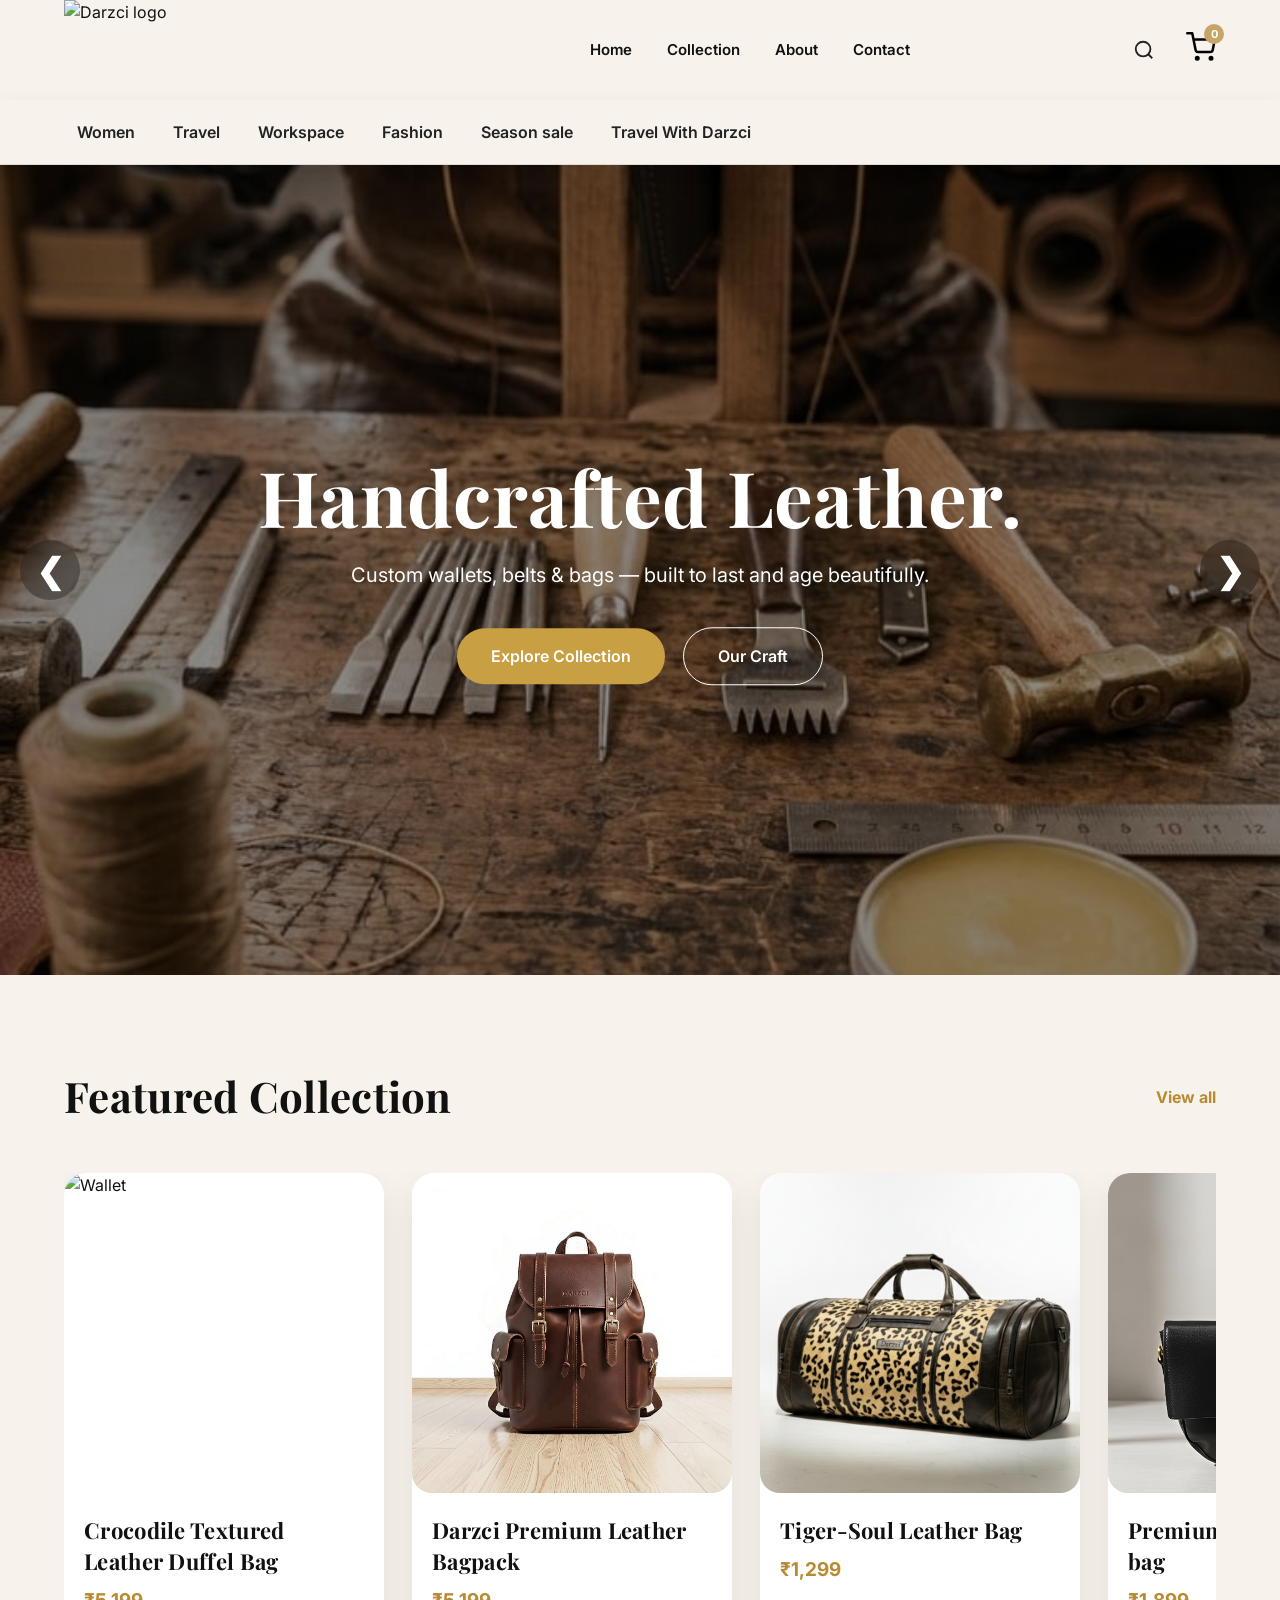
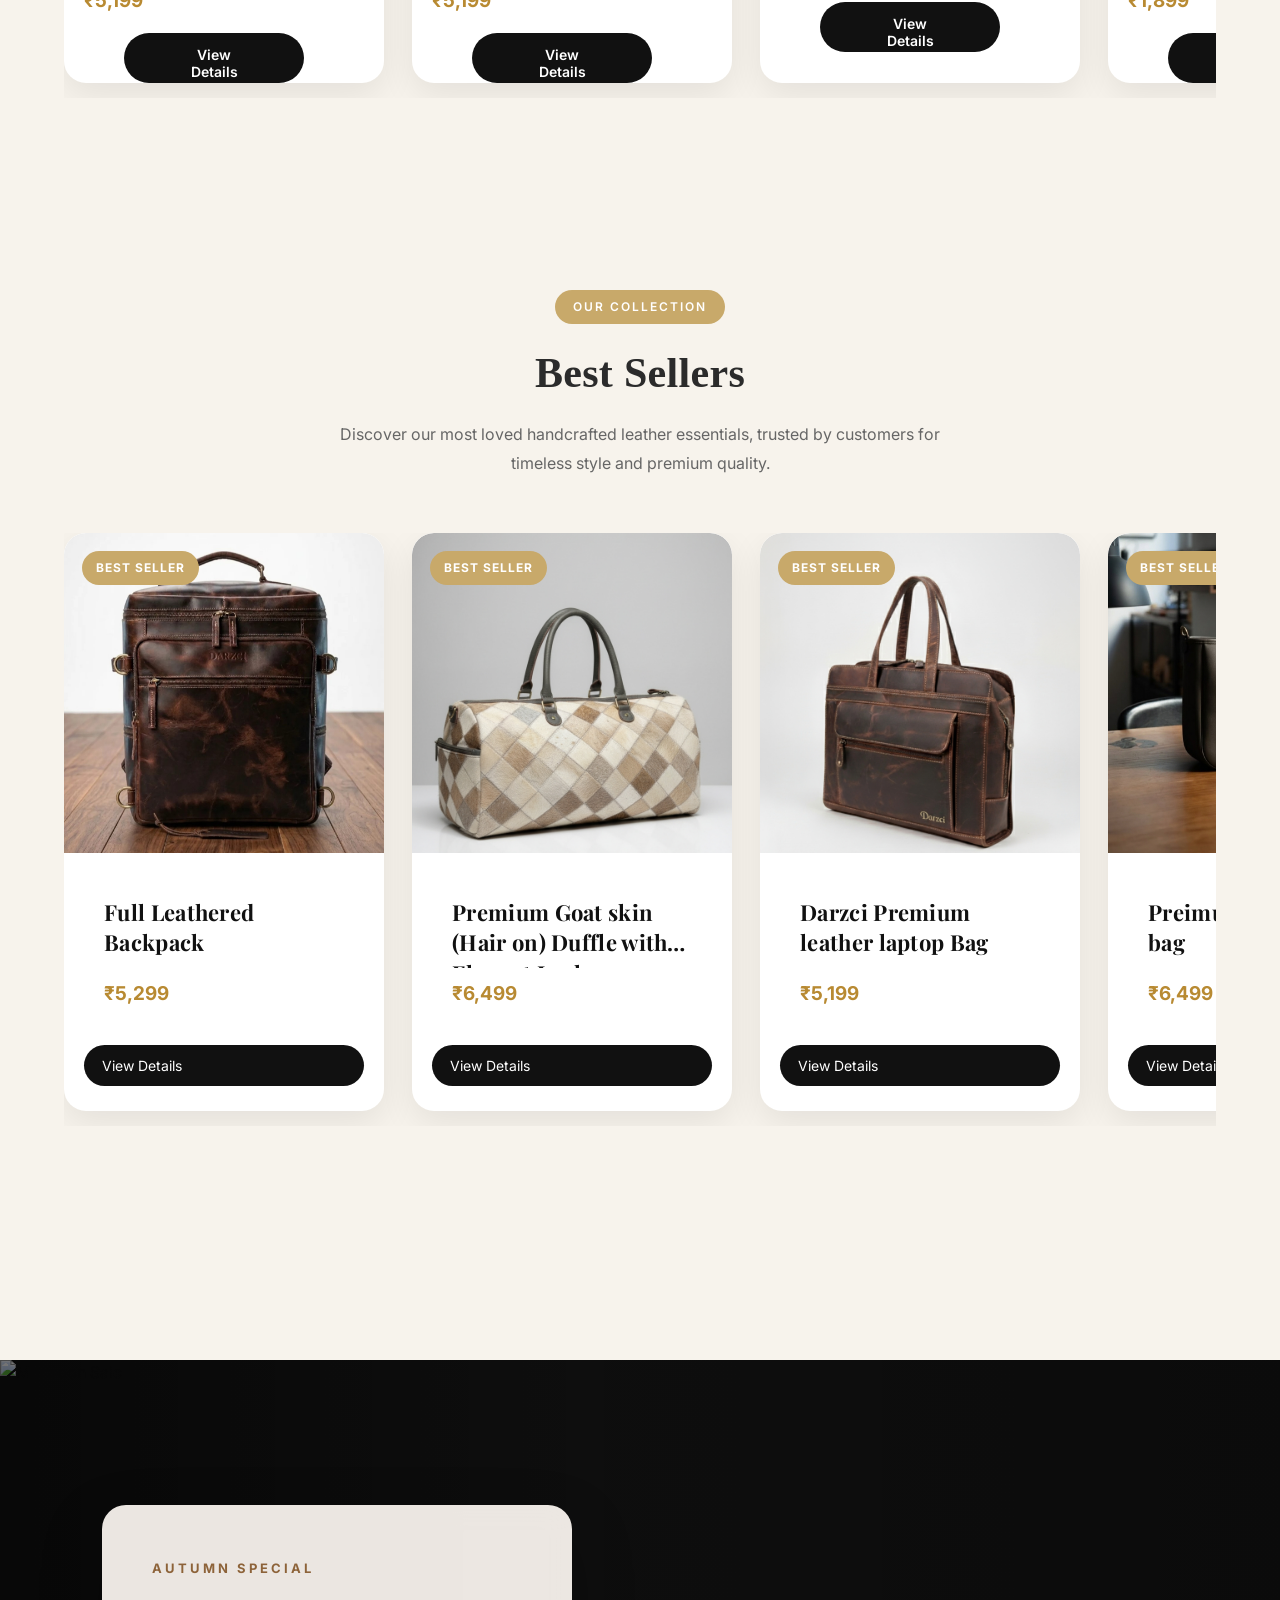
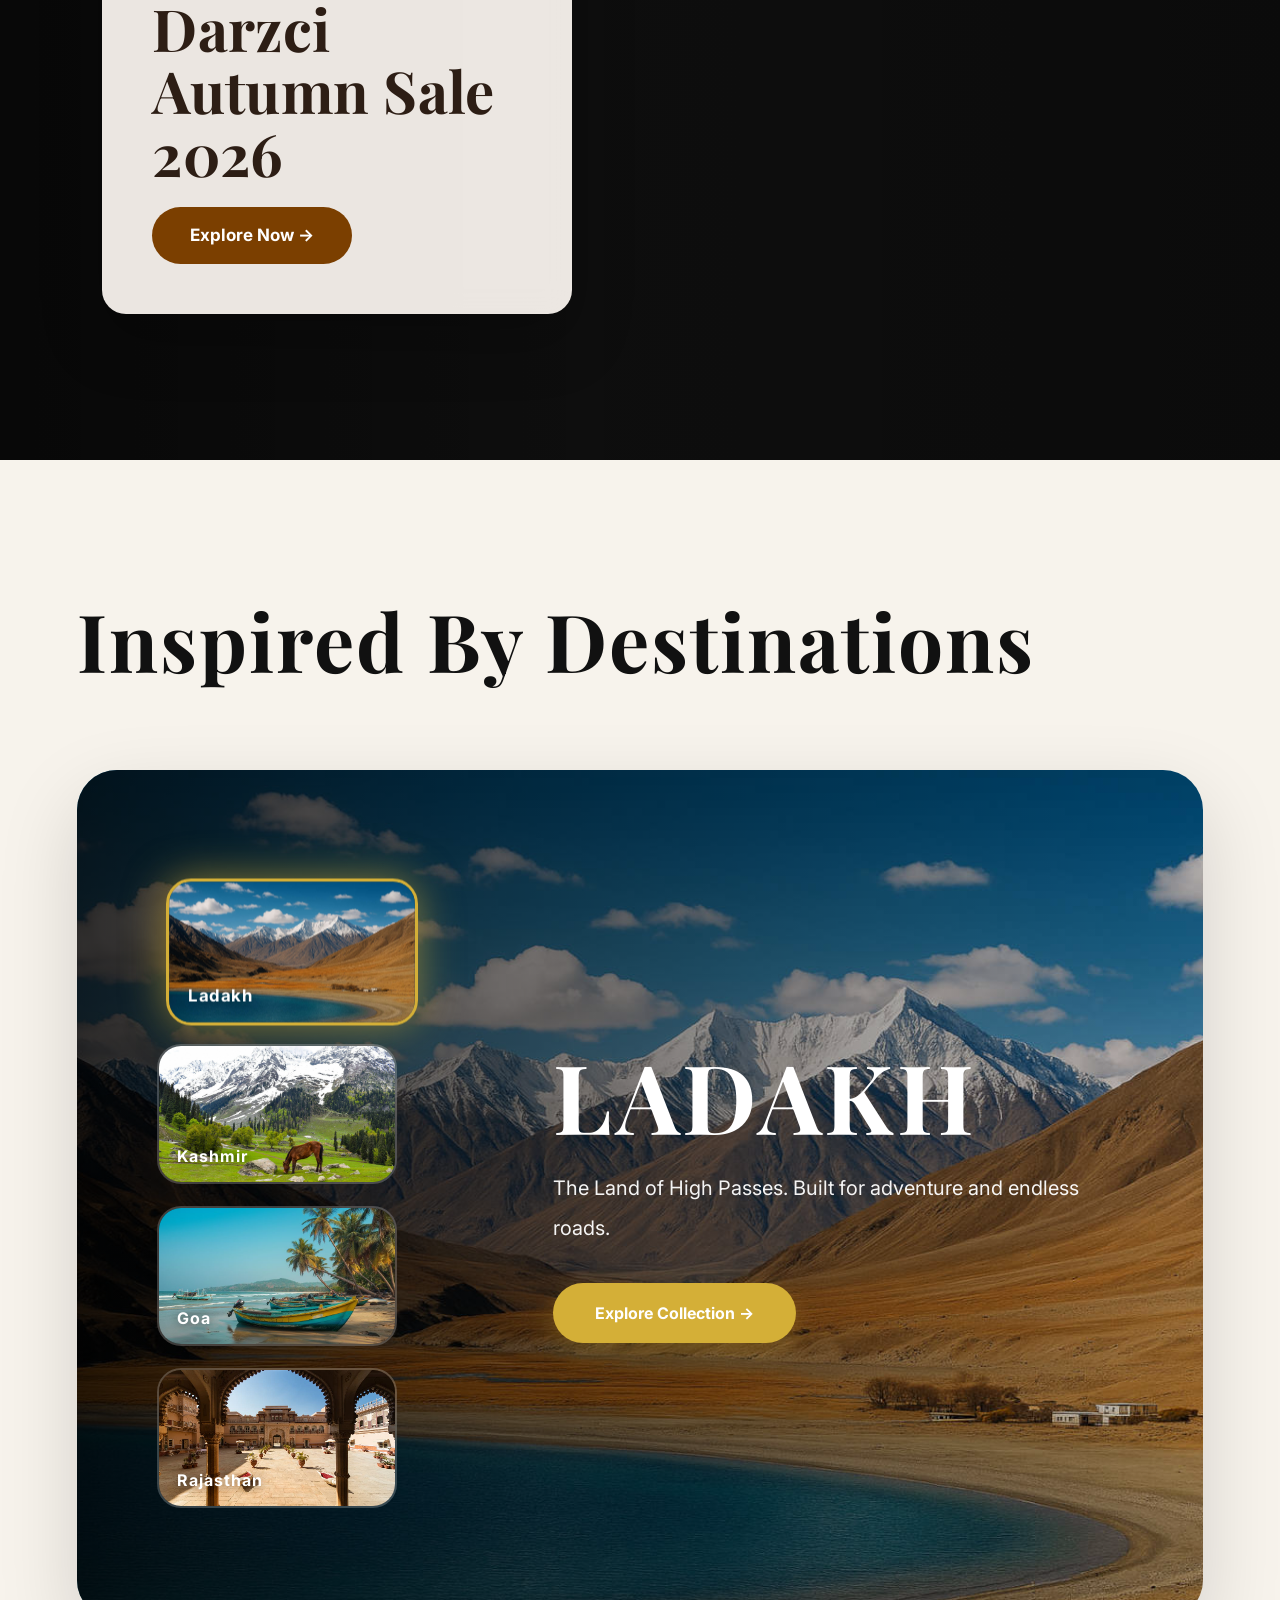
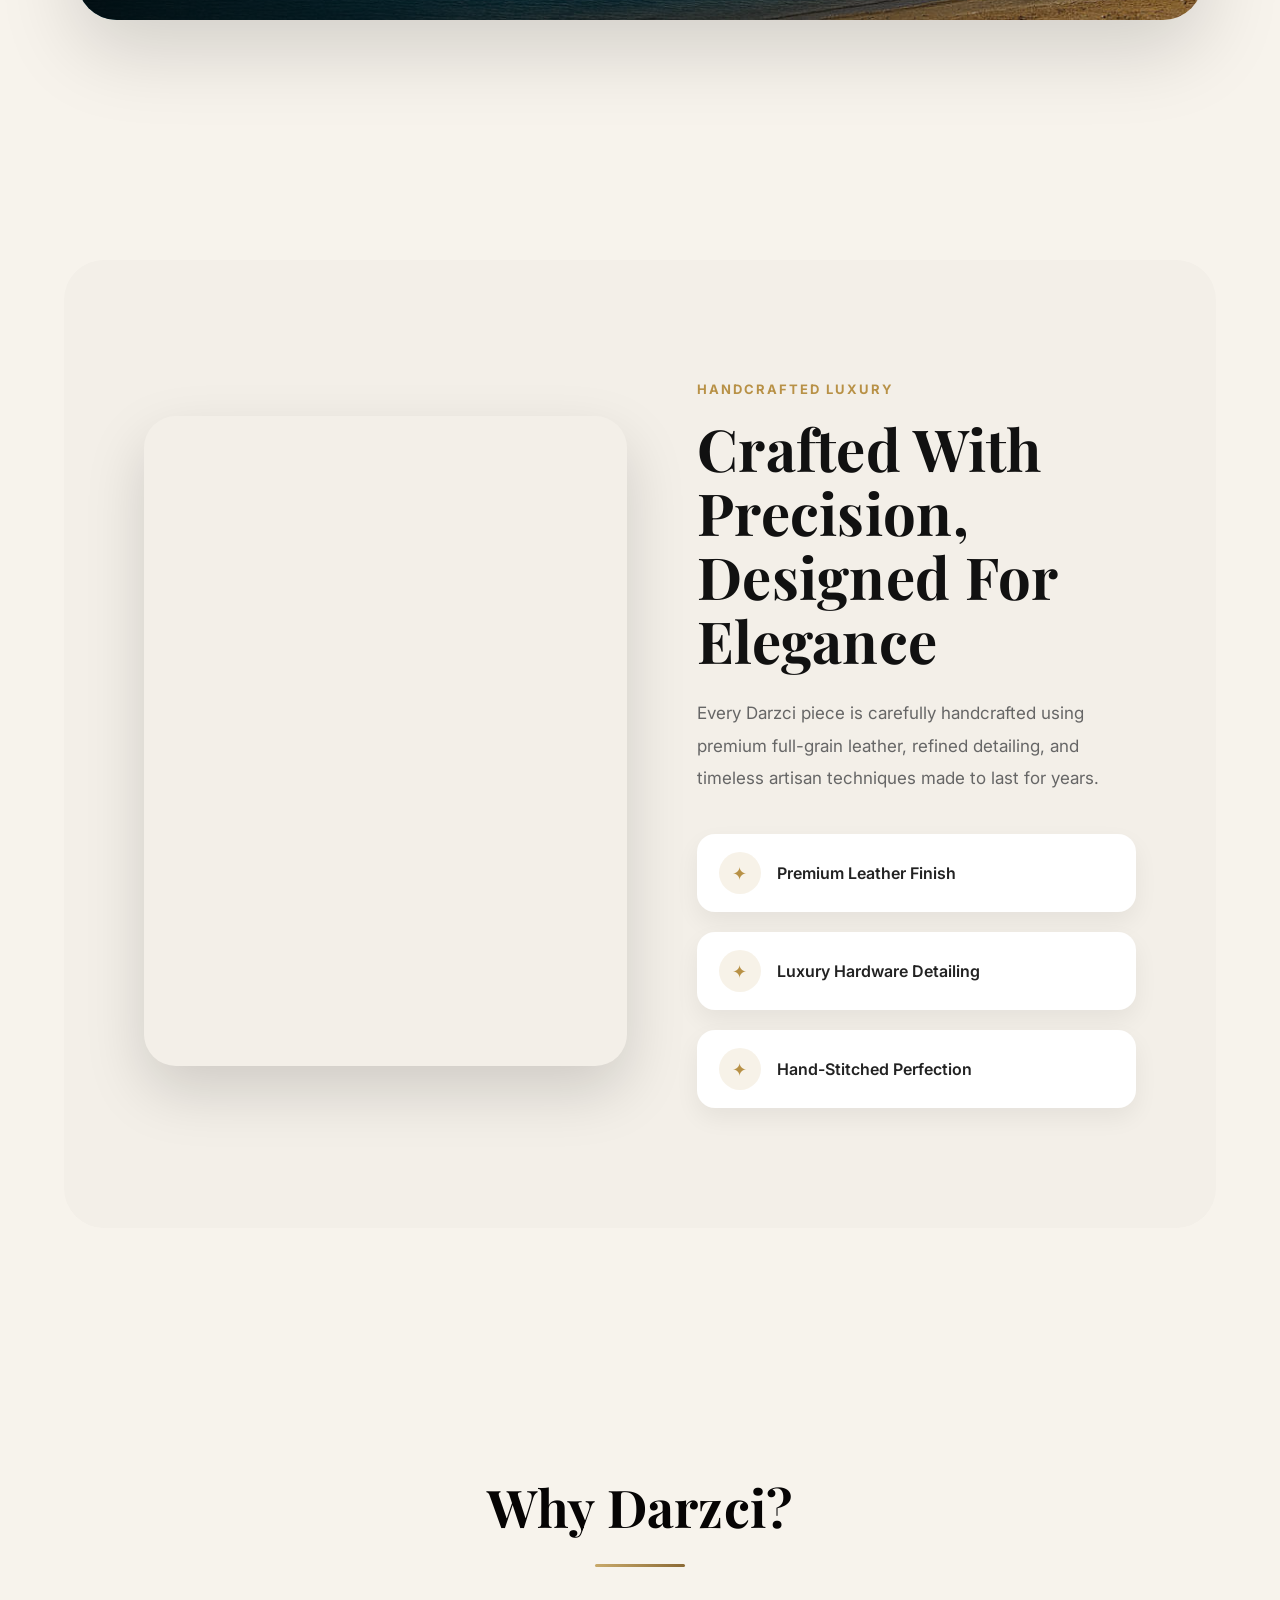
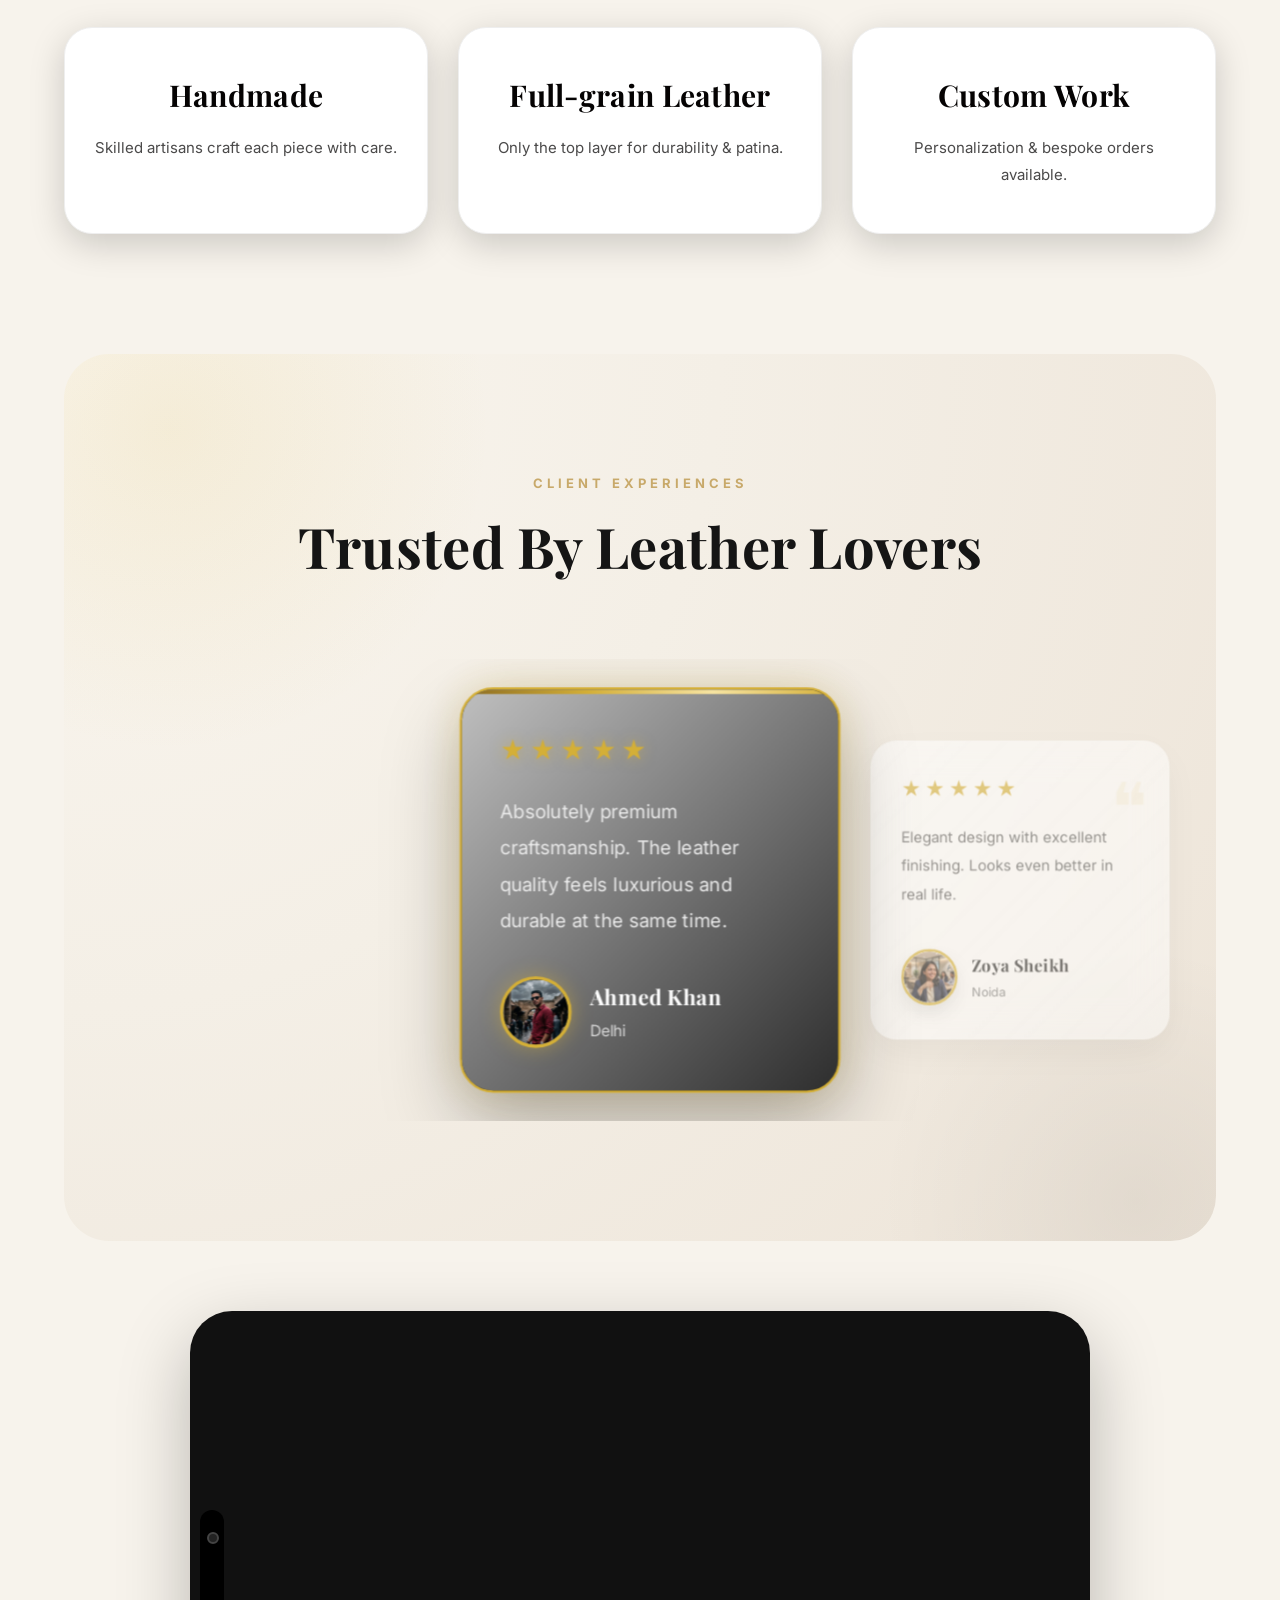
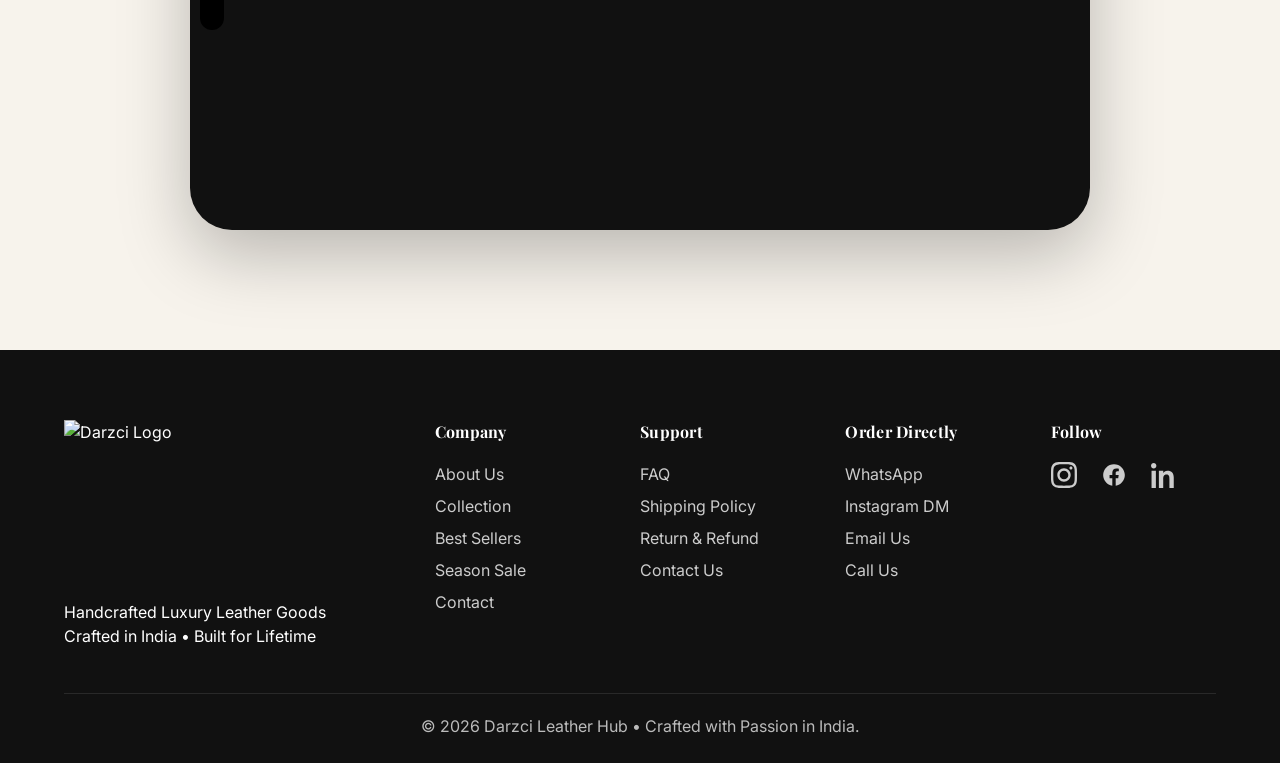
==== commit 8ad314b0: "Add files via upload" ====
--- a/index.html
+++ b/index.html
@@ -19,7 +19,7 @@
     <div class="container header-inner">
       <a href="index.html" class="brand">
         <!-- darzci logo -->
-        <img src="image/722ccae6-d5a7-4a25-bb89-04a39c1e873f.png" alt="Darzci logo" class="brand-logo">
+        <img src="image/DARZCI_transparent.png" alt="Darzci logo" class="brand-logo">
         <div class="brand-text">
           <div class="brand-title"></div>
           <div class="brand-sub"></div>
@@ -129,9 +129,9 @@
 
         <div class="popular-list">
 
-            <button class="popular-item" data-search="Backpack">
-
-                Backpack
+            <button class="popular-item" data-search="Bagpack">
+
+                Bagpack
 
             </button>
 
@@ -238,7 +238,7 @@
             <a href="#">Travel</a>
 
             <ul class="dropdown-menu">
-                <li><a href="product.html?category=backpack">Backpacks</a></li>
+                <li><a href="product.html?category=bagpack">Bagpacks</a></li>
                 <li><a href="product.html?category=duffel">Duffel Bags</a></li>
                 <li><a href="product.html?category=trolley">Trolleys</a></li>
             </ul>
@@ -478,16 +478,16 @@
         </div>
 
         <div class="product-card">
-          <img src="image/Brown-bag.01.jpg" alt="Backpack">
+          <img src="image/Brown-bag.01.jpg" alt="Bagpack">
           <video class="product-video" muted loop playsinline>
           <source src="video/ab_cdef_abcdefmp_.mp4" type="video/mp4">
           </video>
-          <h3>Darzci Premium Leather Backpack</h3>
+          <h3>Darzci Premium Leather Bagpack</h3>
           <p class="price">₹5,199</p>
           <button><a href="product-detail.html?id=202" class="btn">View Details</a></button>
         </div>
         <div class="product-card">
-          <img src="image/Leapord-01.jpg" alt="Backpack">
+          <img src="image/Leapord-01.jpg" alt="Bagpack">
           <video class="product-video" muted loop playsinline>
           <source src="video/Leapord-video.mp4" type="video/mp4">
           </video>
@@ -496,7 +496,7 @@
           <button><a href="product-detail.html?id=304" class="btn">View Details</a></button>
         </div>
         <div class="product-card">
-          <img src="image/oval-01.jpg" alt="Backpack">
+          <img src="image/oval-01.jpg" alt="Bagpack">
           <video class="product-video" muted loop playsinline>
           <source src="video/oval-video.mp4" type="video/mp4">
           </video>
@@ -577,18 +577,18 @@
       <section class="season-banner">
 
     <!-- Background Image -->
-    <img src="image/monsoon-sale.jpg" alt="Monsoon Sale" class="season-bg">
+    <img src="image/IMG-20261018-WA0018.jpg" alt="Monsoon Sale" class="season-bg">
 
     <div class="season-overlay">
 
         <div class="sale-card">
 
-            <span class="season-tag">MONSOON COLLECTION</span>
+            <span class="season-tag">AUTUMN SPECIAL</span>
 
             <h2>
-                Monsoon
+                Darzci
                 <br>
-                Special Sale 2026
+                Autumn Sale 2026
             </h2>
 
             <a href="offer.html" class="explore-btn">
@@ -913,7 +913,7 @@
     <div class="container">
       <div class="footer-grid">
         <div class="footer-brand">
-          <img src="image/582f849d-b692-4988-b834-8d932f939503.png" alt="Darzci Logo" class="footer-logo-circle">
+          <img src="image/DARZCI_white_transparent.png" alt="Darzci Logo" class="footer-logo-circle">
           <p>Handcrafted Luxury Leather Goods</p>
           <p class="footer-luxury-line"> Crafted in India • Built for Lifetime</p>
         </div>
--- a/css/style.css
+++ b/css/style.css
@@ -5350,3 +5350,690 @@
 }
 
 }
+
+
+/* ==========================================================
+   MOBILE: 2 SMALLER PRODUCT CARDS + LEFT-TO-RIGHT SCROLL
+   (Featured Collection + Best Sellers)
+   Keep this block at the very end of the file.
+========================================================== */
+
+@media (max-width:768px){
+
+  /* ---------- SCROLL ROW ---------- */
+
+  .featured .product-track,
+  .bestseller-track{
+    display:flex;
+    flex-direction:row;
+    flex-wrap:nowrap;
+    gap:12px;
+    padding:0 14px 14px;
+    overflow-x:auto;
+    overflow-y:hidden;
+    scroll-snap-type:x mandatory;
+    scroll-padding-left:14px;
+    -webkit-overflow-scrolling:touch;
+  }
+
+  /* ---------- EXACTLY 2 CARDS VISIBLE ---------- */
+
+  .featured .product-card,
+  .bestseller-card{
+    flex:0 0 calc((100% - 12px) / 2);
+    min-width:0;
+    max-width:calc((100% - 12px) / 2);
+    scroll-snap-align:start;
+    border-radius:14px;
+  }
+
+  /* "And Many More" end card */
+
+  .featured .product-track .section-header{
+    flex:0 0 calc((100% - 12px) / 2);
+    max-width:calc((100% - 12px) / 2);
+    scroll-snap-align:start;
+    border-radius:14px;
+    padding:14px;
+  }
+
+  .featured .product-track .section-header h1{
+    font-size:18px;
+    padding-top:0;
+    line-height:1.35;
+  }
+
+  /* ---------- SMALLER IMAGES / VIDEOS ---------- */
+
+  .featured .product-card img,
+  .featured .product-card video,
+  .bestseller-card .bestseller-media,
+  .bestseller-card .bestseller-media img,
+  .bestseller-card .bestseller-media video{
+    height:150px;
+    border-radius:14px 14px 0 0;
+  }
+
+  /* ---------- SMALLER TEXT ---------- */
+
+  .featured .product-card h3,
+  .bestseller-card h3{
+    font-size:13px;
+    line-height:1.35;
+    padding:10px 10px 4px;
+    min-height:40px;
+    display:-webkit-box;
+    -webkit-line-clamp:2;
+    -webkit-box-orient:vertical;
+    overflow:hidden;
+  }
+
+  .featured .price,
+  .bestseller-card .bestseller-price{
+    font-size:14px;
+    padding:0 10px 8px;
+  }
+
+  /* ---------- SMALLER BUTTON ---------- */
+
+  .featured .product-card button{
+    display:block;
+    width:100%;
+    padding:0;
+    border:none;
+    background:transparent;
+  }
+
+  .featured .product-card .btn,
+  .bestseller-card .btn{
+    display:block;
+    width:calc(100% - 20px);
+    margin:0 10px 12px;
+    padding:8px 6px;
+    font-size:12px;
+    text-align:center;
+    box-sizing:border-box;
+  }
+
+  .bestseller-card .best-badge{
+    top:8px;
+    left:8px;
+    font-size:9px;
+    padding:4px 8px;
+  }
+
+}
+
+
+/* ==========================================================
+   MOBILE SEARCH FIX: more space for product results
+   (keep this block at the very end of the file)
+========================================================== */
+
+/* results area must be allowed to shrink and scroll inside the flex panel */
+.search-results{
+    min-height:0;
+}
+
+@media (max-width:768px){
+
+    /* real visible height on mobile browsers (address bar safe) */
+    .search-panel{
+        height:100vh;
+        height:100dvh;
+    }
+
+    /* compact header */
+    .search-header{
+        padding:14px 20px;
+    }
+
+    .search-header h2{
+        font-size:22px;
+    }
+
+    /* compact search box */
+    .search-box{
+        padding:12px 20px;
+    }
+
+    .search-icon{
+        top:50%;
+        transform:translateY(-50%);
+    }
+
+    .search-box input{
+        height:48px;
+    }
+
+    /* Popular Searches: ONE slim scrollable row instead of wrapping rows */
+    .popular-search{
+        padding:4px 0 10px;
+    }
+
+    .popular-search h4{
+        display:none;
+    }
+
+    .popular-list{
+        flex-wrap:nowrap;
+        gap:8px;
+        overflow-x:auto;
+        padding:0 20px;
+        -webkit-overflow-scrolling:touch;
+        scrollbar-width:none;
+    }
+
+    .popular-list::-webkit-scrollbar{
+        display:none;
+    }
+
+    .popular-item{
+        flex:0 0 auto;
+        padding:8px 14px;
+        font-size:13px;
+        white-space:nowrap;
+    }
+
+    /* while typing, hide the category chips completely */
+    .search-panel.searching .popular-search{
+        display:none;
+    }
+
+    /* results */
+    .search-results{
+        padding:8px 16px 30px;
+    }
+
+    .search-card{
+        margin-bottom:12px;
+        padding:10px;
+    }
+
+    .search-card img{
+        width:64px;
+        height:64px;
+    }
+
+    .search-info h3{
+        font-size:15px;
+        line-height:1.3;
+    }
+}
+
+
+/* ==========================================================
+   MOBILE: "INSPIRED BY DESTINATIONS" - horizontal auto slide
+   (keep this block at the very end of the file)
+========================================================== */
+
+@media (max-width:1000px){
+
+    .travel-showcase{
+        padding:60px 16px;
+    }
+
+    .travel-heading{
+        font-size:2.2rem;
+        text-align:center;
+        margin-bottom:30px;
+        letter-spacing:1px;
+    }
+
+    .travel-container{
+        height:auto;
+        min-height:520px;
+        padding:28px 0 36px;
+        border-radius:26px;
+        flex-direction:column;
+        align-items:stretch;
+        justify-content:flex-start;
+        gap:30px;
+    }
+
+    /* readable dark overlay top-to-bottom (desktop one goes left-to-right) */
+    .travel-container::before{
+        background:linear-gradient(
+            180deg,
+            rgba(0,0,0,.35) 0%,
+            rgba(0,0,0,.55) 45%,
+            rgba(0,0,0,.85) 100%
+        );
+    }
+
+    /* ----- cards: ONE row, scrolls left to right ----- */
+    .travel-cards{
+        flex-direction:row;
+        flex-wrap:nowrap;
+        justify-content:flex-start;
+        gap:14px;
+        overflow-x:auto;
+        overflow-y:hidden;
+        padding:14px 20px 18px;
+        scroll-snap-type:x mandatory;
+        -webkit-overflow-scrolling:touch;
+        scrollbar-width:none;
+    }
+
+    .travel-cards::-webkit-scrollbar{
+        display:none;
+    }
+
+    .travel-card{
+        flex:0 0 150px;
+        width:150px;
+        height:100px;
+        border-radius:18px;
+        scroll-snap-align:center;
+    }
+
+    .travel-card span{
+        left:12px;
+        bottom:10px;
+        font-size:.9rem;
+    }
+
+    /* active card: highlight only, no sideways shift */
+    .travel-card.active{
+        transform:scale(1.06);
+        box-shadow:0 0 22px rgba(212,175,55,.65);
+    }
+
+    /* ----- text below cards ----- */
+    .travel-content{
+        position:relative;
+        right:auto;
+        max-width:100%;
+        padding:0 22px;
+        text-align:center;
+    }
+
+    .travel-content h3{
+        font-size:2.6rem;
+        letter-spacing:2px;
+        margin-bottom:14px;
+    }
+
+    .travel-content p{
+        font-size:15px;
+        line-height:1.7;
+        margin:0 auto 24px;
+        max-width:420px;
+    }
+
+    .travel-btn{
+        padding:14px 30px;
+        font-size:.95rem;
+    }
+}
+
+
+/* ==========================================================
+   FIX: SEARCH PANEL PEEKING IN WHEN SWIPING LEFT-TO-RIGHT
+   The closed panel was only pushed off-screen (right:-100%), so a
+   sideways swipe could reveal it. Now it is fully hidden when closed.
+   (keep this block at the very end of the file)
+========================================================== */
+
+.search-panel{
+    right:0;
+    transform:translateX(105%);
+    visibility:hidden;
+    pointer-events:none;
+    box-shadow:none;
+    transition:
+        transform .45s cubic-bezier(.4,0,.2,1),
+        visibility 0s linear .45s,
+        box-shadow .45s;
+}
+
+.search-panel.active{
+    transform:translateX(0);
+    visibility:visible;
+    pointer-events:auto;
+    box-shadow:-25px 0 60px rgba(0,0,0,.15);
+    transition:
+        transform .45s cubic-bezier(.4,0,.2,1),
+        visibility 0s,
+        box-shadow .45s;
+}
+
+/* ==========================================================
+   FIX: BEST SELLER CARDS ON MOBILE (padding, image, button)
+========================================================== */
+
+@media (max-width:768px){
+
+    .bestseller-card .bestseller-media{
+        height:150px;
+    }
+
+    .bestseller-card .bestseller-info{
+        padding:0;
+        min-height:0;
+        display:flex;
+        flex-direction:column;
+    }
+
+    .bestseller-card .bestseller-info h3{
+        font-size:13px;
+        line-height:1.35;
+        min-height:36px;
+        margin:0;
+        padding:10px 10px 4px;
+    }
+
+    .bestseller-card .bestseller-price{
+        font-size:14px;
+        margin:0;
+        padding:0 10px 8px;
+    }
+
+    .bestseller-card .bestseller-btn{
+        display:block;
+        width:calc(100% - 20px);
+        margin:0 10px 12px;
+        padding:9px 6px;
+        font-size:12px;
+        text-align:center;
+        white-space:nowrap;
+        box-sizing:border-box;
+        border-radius:30px;
+    }
+}
+
+
+/* ==========================================================
+   DARZCI HAMBURGER + MENU DRAWER (mobile)
+   (keep this block at the very end of the file)
+========================================================== */
+
+/* drawer close button exists only on mobile */
+.drawer-close{
+    display:none;
+}
+
+body.menu-open{
+    overflow:hidden;
+}
+
+@media (max-width:768px){
+
+    /* ---------- HAMBURGER BUTTON ---------- */
+
+    .mobile-toggle{
+        display:block;
+        position:relative;
+        left:0;
+        width:44px;
+        height:44px;
+        padding:0;
+        margin:0;
+        font-size:0;            /* hides the old ☰ / ✕ text */
+        line-height:0;
+        color:transparent;
+        border:1px solid rgba(199,165,106,.55);
+        border-radius:50%;
+        cursor:pointer;
+        /* middle (gold) line + soft white base */
+        background:
+            linear-gradient(#c7a56a,#c7a56a) no-repeat center / 14px 2px,
+            #fff;
+        box-shadow:0 4px 14px rgba(0,0,0,.07);
+        transition:
+            background-size .3s ease,
+            border-color .3s ease,
+            box-shadow .3s ease,
+            transform .3s ease;
+        -webkit-tap-highlight-color:transparent;
+    }
+
+    /* top + bottom lines */
+    .mobile-toggle::before,
+    .mobile-toggle::after{
+        content:"";
+        position:absolute;
+        left:50%;
+        width:20px;
+        height:2px;
+        border-radius:2px;
+        background:#111;
+        transform:translateX(-50%);
+        transition:
+            top .3s ease,
+            transform .3s ease,
+            background .3s ease;
+    }
+
+    .mobile-toggle::before{
+        top:13px;
+    }
+
+    .mobile-toggle::after{
+        top:29px;
+    }
+
+    .mobile-toggle:hover{
+        transform:none;
+        border-color:#c7a56a;
+        background:
+            linear-gradient(#c7a56a,#c7a56a) no-repeat center / 20px 2px,
+            #fff;
+    }
+
+    /* open state -> X */
+    .mobile-toggle.active{
+        border-color:#c7a56a;
+        background:
+            linear-gradient(#c7a56a,#c7a56a) no-repeat center / 0 2px,
+            #fff;
+    }
+
+    .mobile-toggle.active::before{
+        top:21px;
+        transform:translateX(-50%) rotate(45deg);
+    }
+
+    .mobile-toggle.active::after{
+        top:21px;
+        transform:translateX(-50%) rotate(-45deg);
+    }
+
+
+    /* ---------- DRAWER ---------- */
+
+    /* fully hidden when closed (no peeking on swipe) */
+    .main-nav{
+        right:0;
+        width:320px;
+        max-width:86vw;
+        height:100vh;
+        height:100dvh;
+        background:#faf6ee;
+        overflow-y:auto;
+        transform:translateX(105%);
+        visibility:hidden;
+        pointer-events:none;
+        box-shadow:none;
+        transition:
+            transform .4s cubic-bezier(.4,0,.2,1),
+            visibility 0s linear .4s,
+            box-shadow .4s;
+    }
+
+    .main-nav.active{
+        transform:translateX(0);
+        visibility:visible;
+        pointer-events:auto;
+        box-shadow:-18px 0 50px rgba(0,0,0,.20);
+        transition:
+            transform .4s cubic-bezier(.4,0,.2,1),
+            visibility 0s,
+            box-shadow .4s;
+    }
+
+    /* brand header */
+    .main-nav::before{
+        content:"DARZCI";
+        height:96px;
+        padding:0 28px;
+        font-family:"Playfair Display",serif;
+        font-size:24px;
+        font-weight:600;
+        letter-spacing:7px;
+        color:#e9d29b;
+        background:linear-gradient(135deg,#1b1b1b,#000);
+        border-bottom:3px solid #c7a56a;
+    }
+
+    /* close button */
+    .main-nav .drawer-close{
+        display:block;
+        position:absolute;
+        top:28px;
+        right:20px;
+        left:auto;
+        width:40px;
+        height:40px;
+        padding:0;
+        border:1px solid rgba(233,210,155,.5);
+        border-radius:50%;
+        background:transparent;
+        cursor:pointer;
+        z-index:3;
+        transform:none;
+    }
+
+    .main-nav .drawer-close:hover{
+        background:rgba(233,210,155,.15);
+        transform:none;
+    }
+
+    .drawer-close span{
+        position:absolute;
+        top:50%;
+        left:50%;
+        width:16px;
+        height:2px;
+        border-radius:2px;
+        background:#e9d29b;
+    }
+
+    .drawer-close span:first-child{
+        transform:translate(-50%,-50%) rotate(45deg);
+    }
+
+    .drawer-close span:last-child{
+        transform:translate(-50%,-50%) rotate(-45deg);
+    }
+
+    /* links */
+    .main-nav .nav-link{
+        display:flex;
+        align-items:center;
+        justify-content:space-between;
+        padding:20px 26px;
+        font-family:"Playfair Display",serif;
+        font-size:19px;
+        font-weight:600;
+        color:#111;
+        border-bottom:1px solid rgba(0,0,0,.07);
+        transition:background .3s, color .3s, padding .3s;
+    }
+
+    .main-nav .nav-link::after{
+        content:"→";
+        position:static;
+        width:auto;
+        height:auto;
+        background:none;
+        color:#c7a56a;
+        font-family:"Inter",sans-serif;
+        font-size:18px;
+        transition:transform .3s;
+    }
+
+    .main-nav .nav-link:hover,
+    .main-nav .nav-link:active{
+        background:rgba(199,165,106,.13);
+        color:#9f7b3f;
+        padding-left:32px;
+    }
+
+    .main-nav .nav-link:hover::after,
+    .main-nav .nav-link:active::after{
+        width:auto;
+        transform:translateX(4px);
+    }
+
+    /* footer */
+    .main-nav::after{
+        content:"PREMIUM LEATHER CRAFT\A © 2026 Darzci";
+        white-space:pre-line;
+        line-height:1.9;
+        padding:22px 18px;
+        font-size:12px;
+        letter-spacing:2px;
+        color:#9f7b3f;
+        background:transparent;
+        border-top:1px solid rgba(0,0,0,.08);
+    }
+}
+
+
+/* ==========================================================
+   FIX: TESTIMONIALS ON MOBILE
+   (card was cut on the left + hard-edged shadow box)
+   Now a clean swipe carousel; the script still auto-slides it.
+========================================================== */
+
+@media (max-width:768px){
+
+    .testi-wrapper{
+        overflow-x:auto;
+        overflow-y:hidden;
+        padding:0;
+        scroll-snap-type:x mandatory;
+        -webkit-overflow-scrolling:touch;
+        scrollbar-width:none;
+    }
+
+    .testi-wrapper::-webkit-scrollbar{
+        display:none;
+    }
+
+    .testi-track{
+        gap:16px;
+        padding:12px 0 26px;
+        transform:none !important;   /* no more translateX drift */
+        transition:none;
+    }
+
+    .testi-card{
+        flex:0 0 100%;
+        min-width:100%;
+        max-width:100%;
+        scroll-snap-align:center;
+        animation:none;
+        /* shadow stays inside the card width: no clipped square */
+        box-shadow:0 14px 22px -14px rgba(0,0,0,.35);
+    }
+
+    .testi-card.active{
+        transform:none;
+        box-shadow:0 14px 22px -12px rgba(0,0,0,.5);
+    }
+
+    .testi-card:hover{
+        transform:none;
+    }
+
+    /* readable text on the dark active card */
+    .testi-card.active::before{
+        background:linear-gradient(
+            135deg,
+            rgba(255,255,255,.14),
+            rgba(255,255,255,0)
+        );
+    }
+}
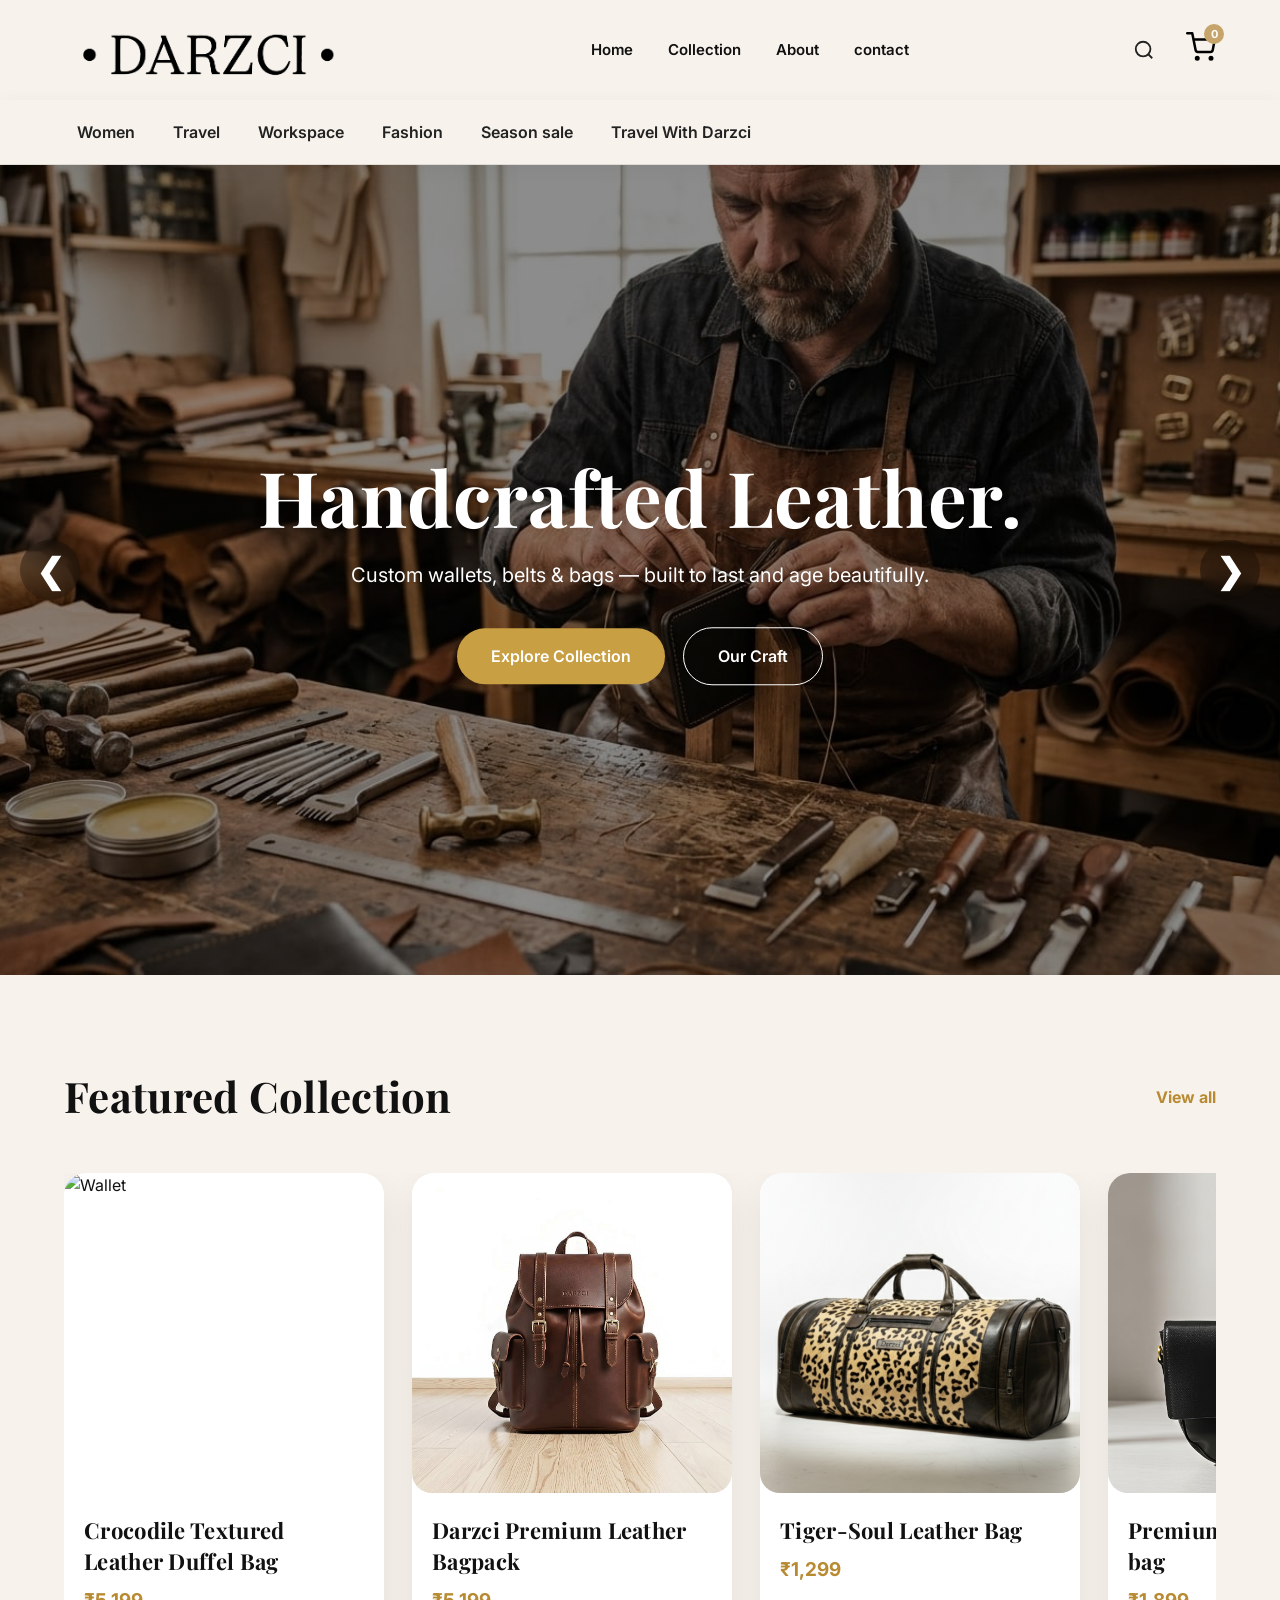
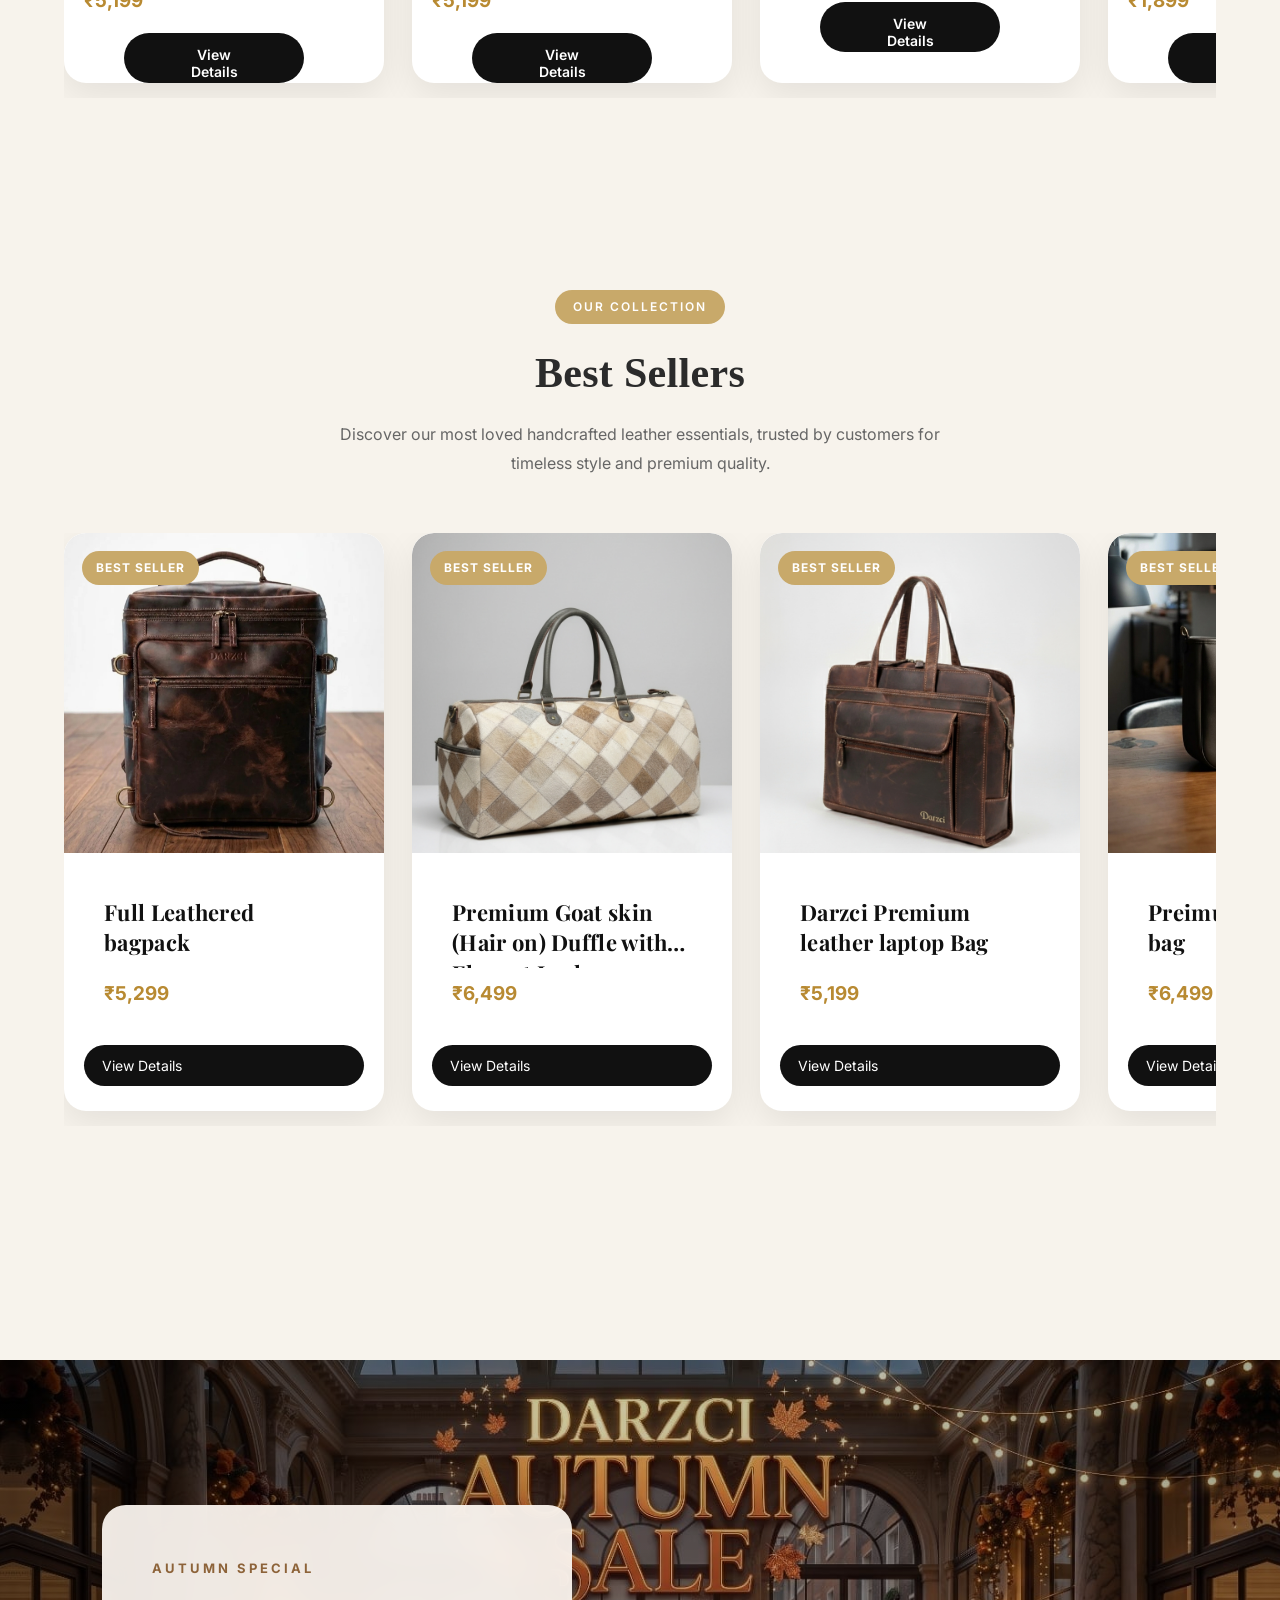
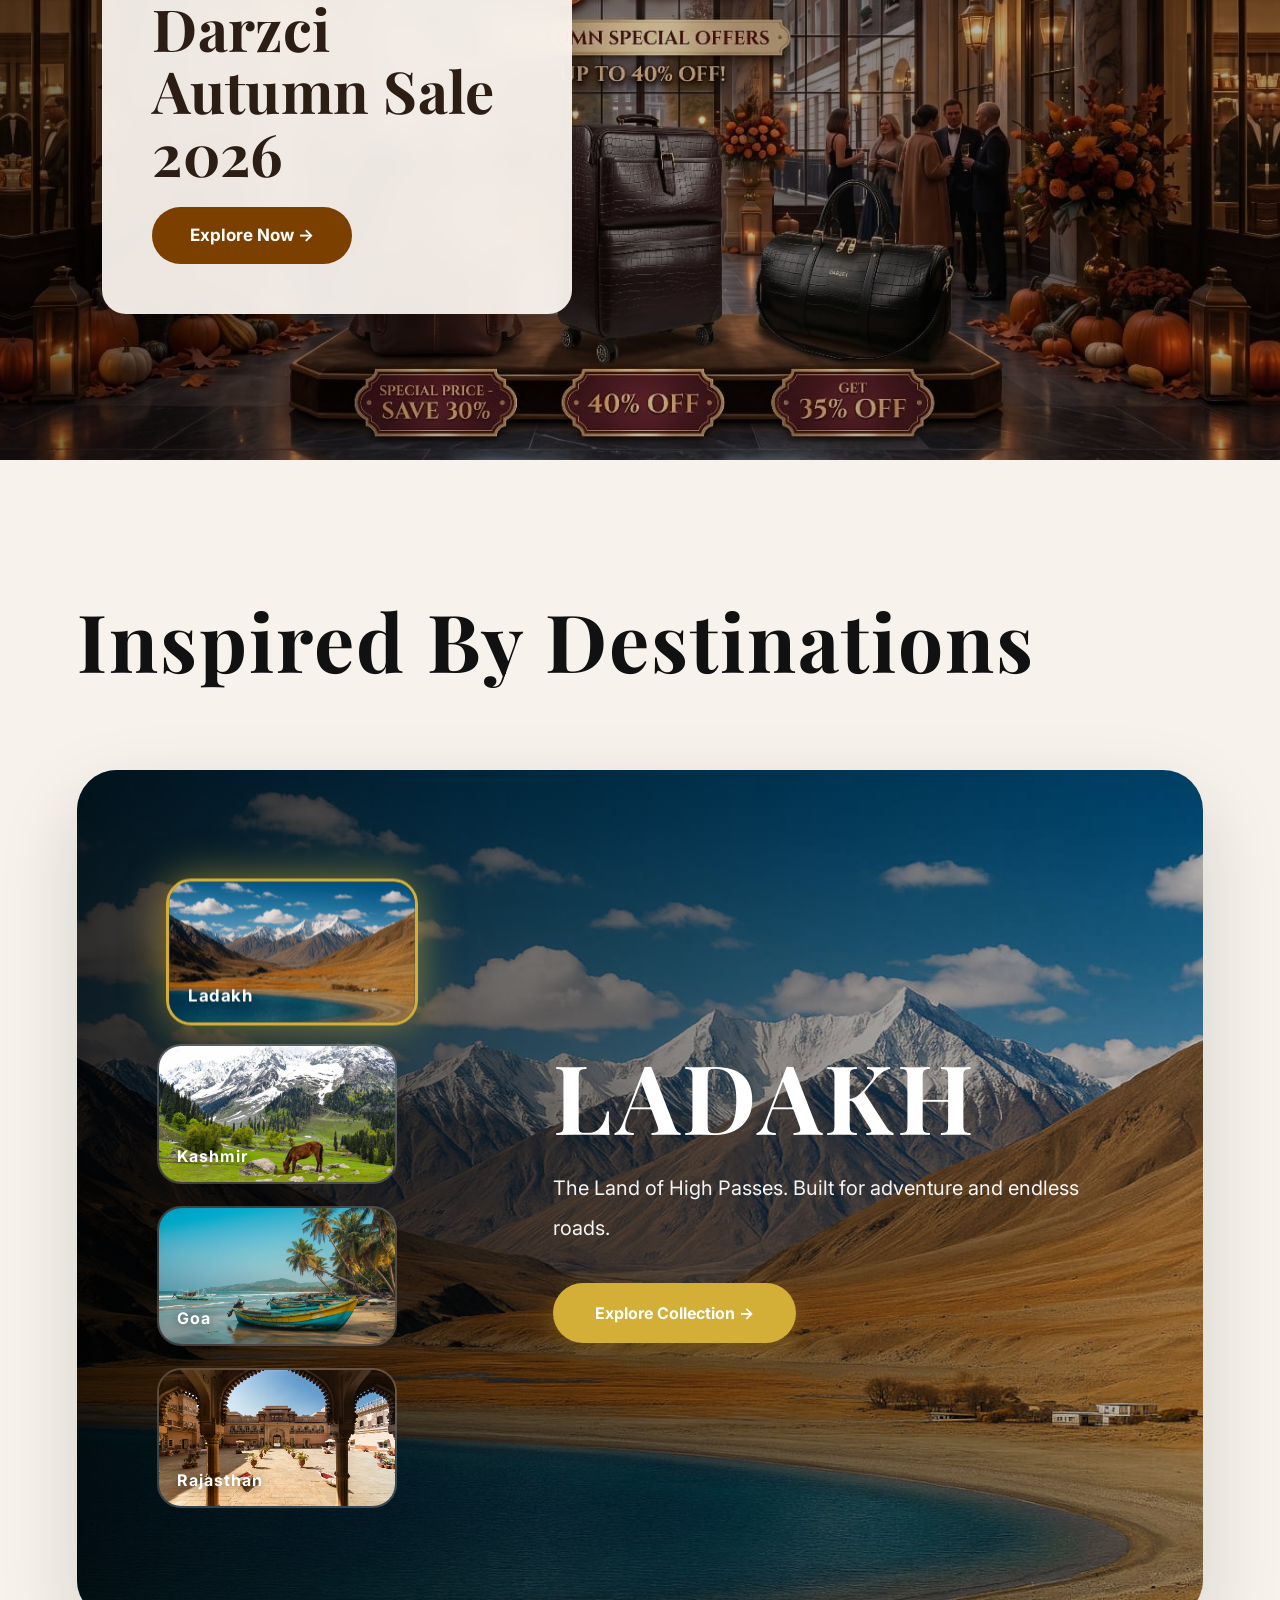
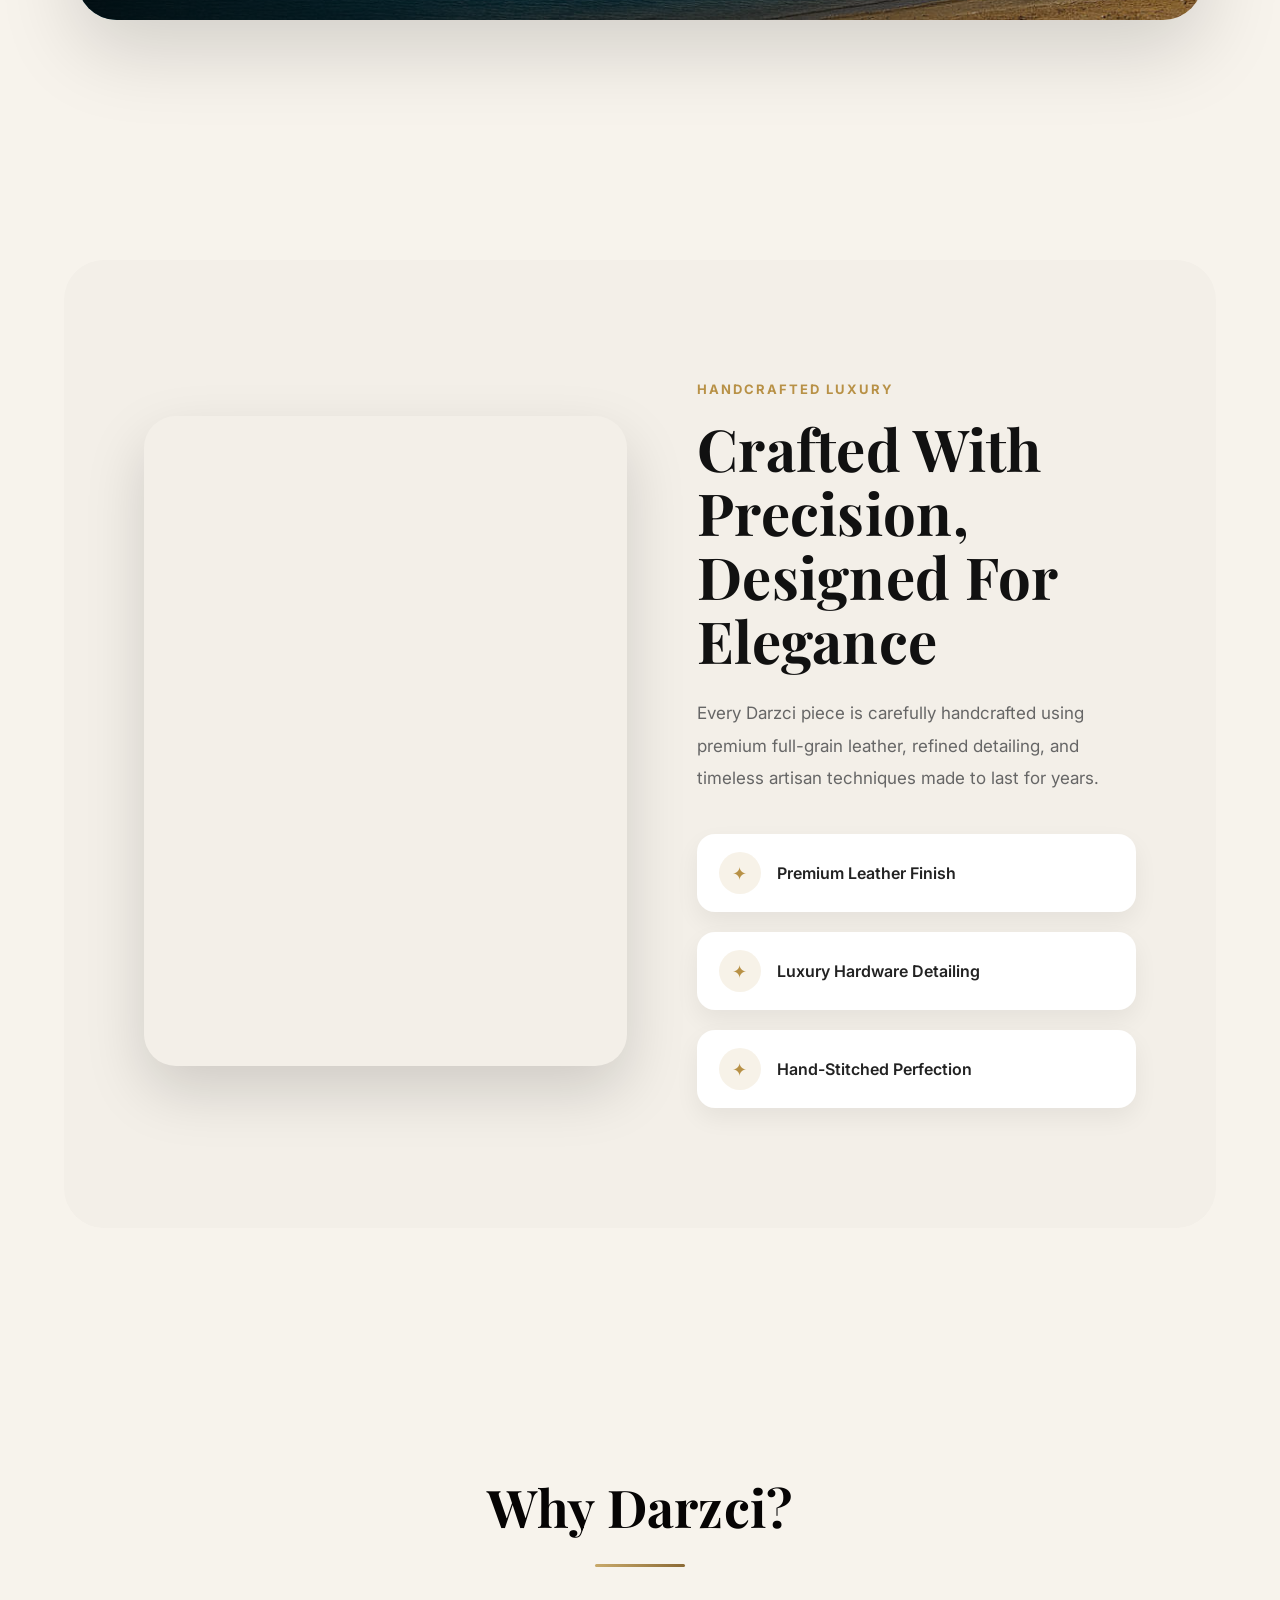
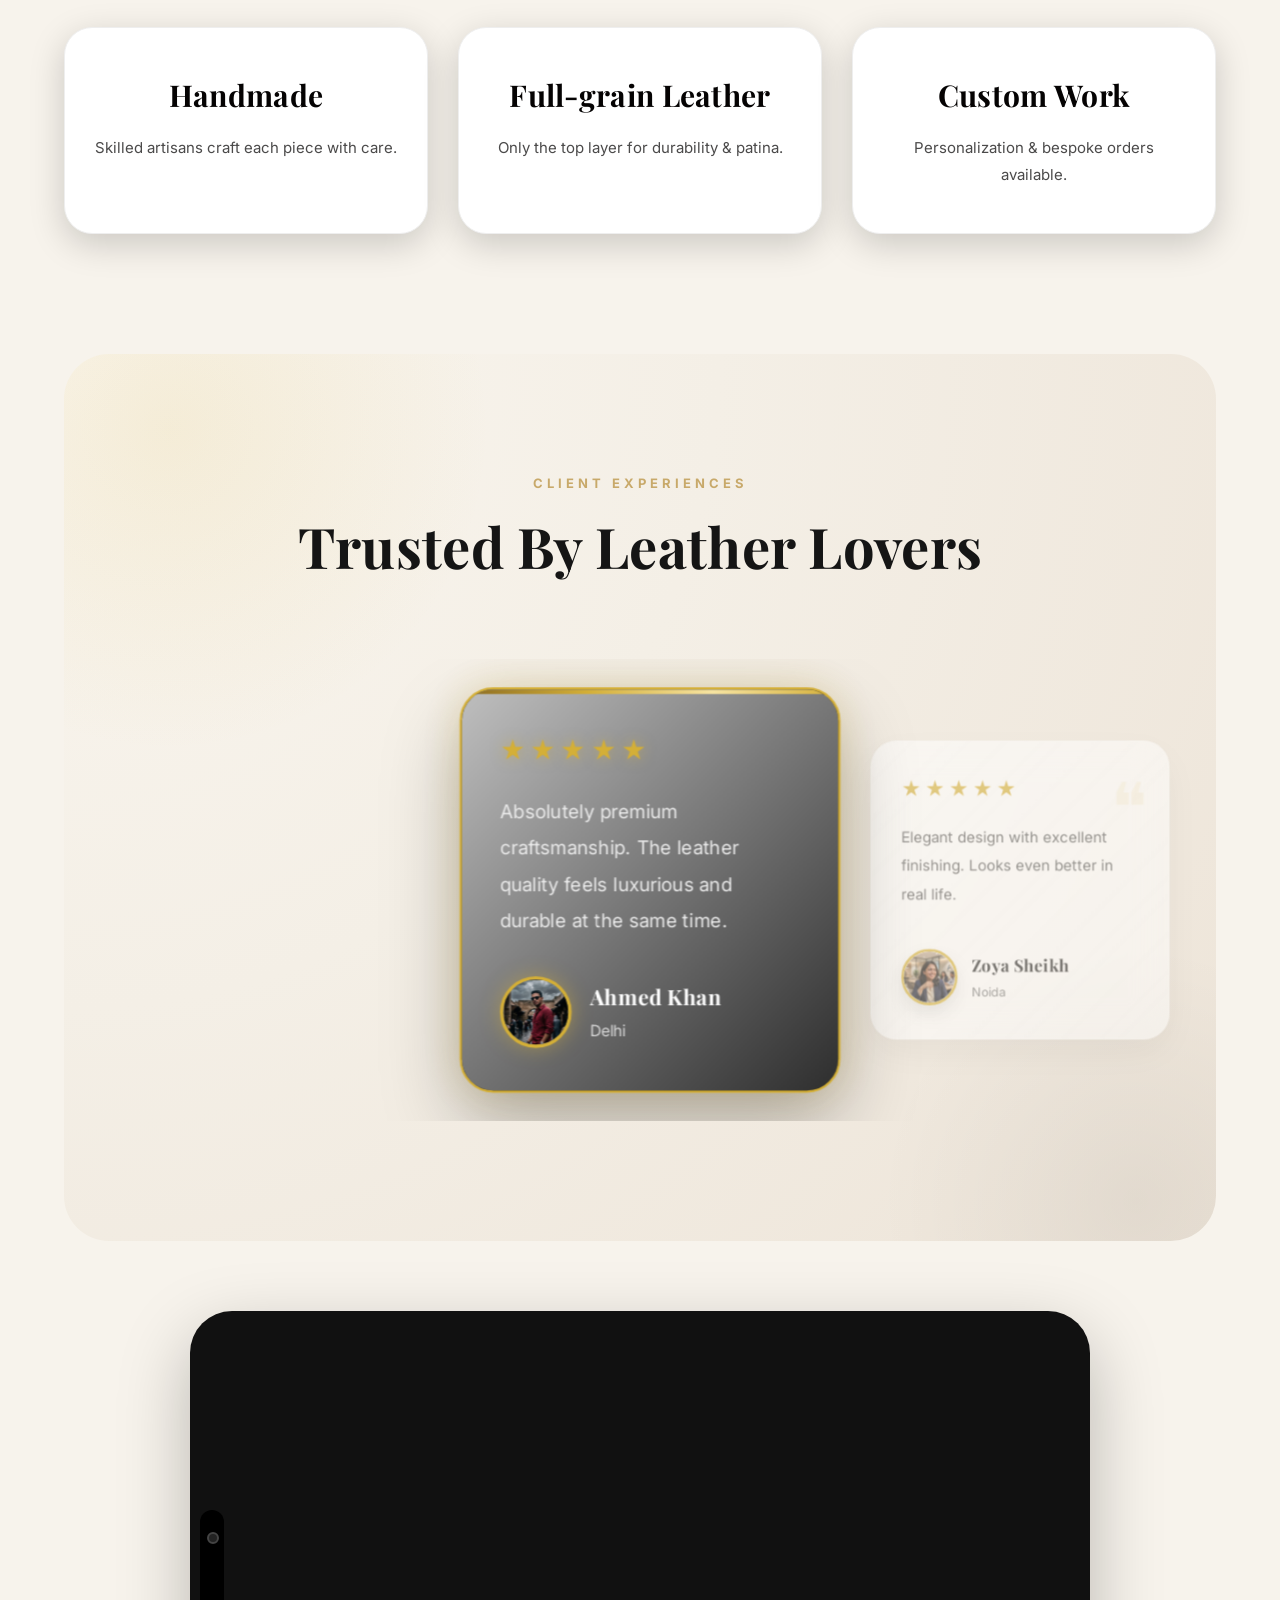
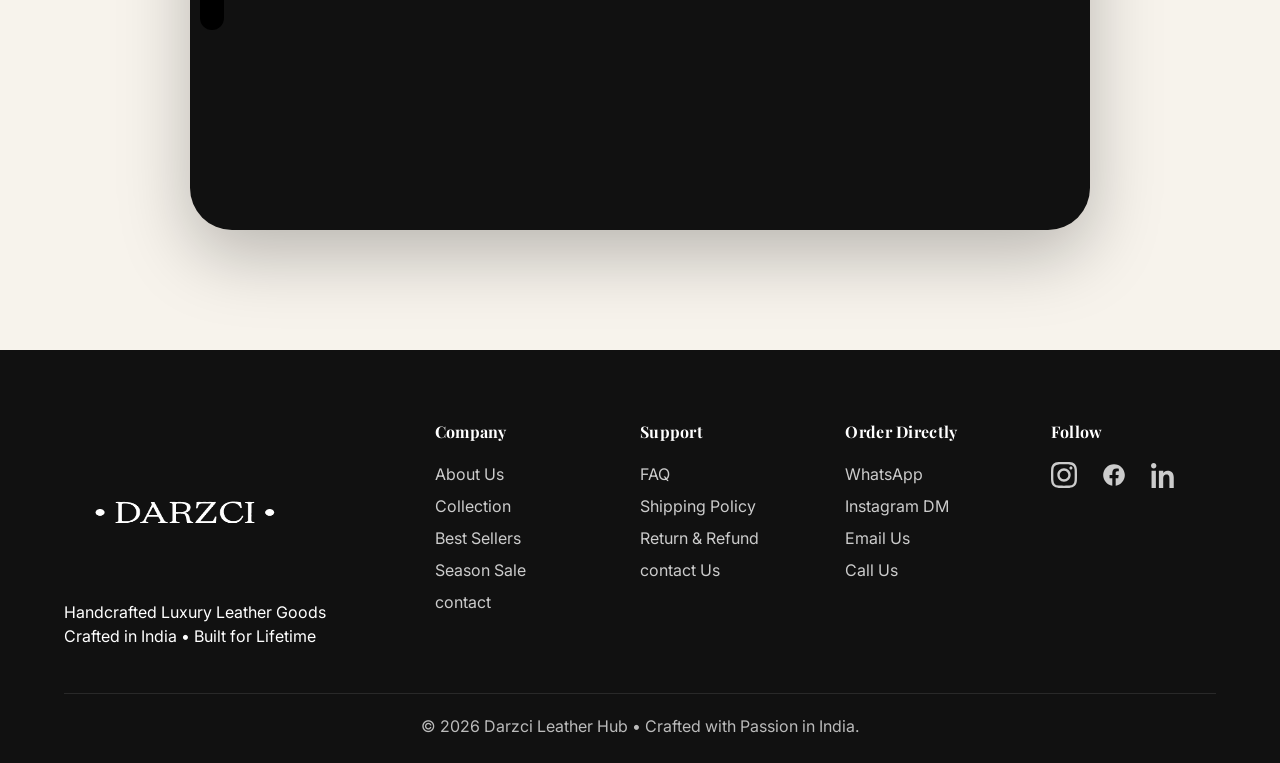
==== commit 6c26751a: "Add files via upload" ====
--- a/index.html
+++ b/index.html
@@ -30,7 +30,7 @@
         <a href="index.html" class="nav-link">Home</a>
         <a href="product.html" class="nav-link">Collection</a>
         <a href="about.html" class="nav-link">About</a>
-        <a href="Contact.html" class="nav-link">Contact</a>
+        <a href="contact.html" class="nav-link">contact</a>
       </nav>
 <div class="header-actions">
 <!-- ==========================================
@@ -921,7 +921,7 @@
         <div class="footer-column">
           <h4>Company</h4>
           <ul>
-            <li><a href="About.html" class="footer-link">About Us</a></li>
+            <li><a href="about.html" class="footer-link">About Us</a></li>
           </ul>
           <ul>
             <li><a href="product.html" class="footer-link">Collection</a></li>
@@ -933,23 +933,23 @@
             <li><a href="offer.html" class="footer-link">Season Sale</a></li>
           </ul>
           <ul>
-            <li><a href="Contact.html" class="footer-link">Contact</a></li>
+            <li><a href="contact.html" class="footer-link">contact</a></li>
           </ul>
         </div>
 
         <div class="footer-column">
           <h4>Support</h4>
           <ul>
-            <li><a href="Contact.html#faq" class="footer-link">FAQ</a></li>
-          </ul>
-          <ul>
-            <li><a href="Contact.html#shipping-policy" class="footer-link">Shipping Policy</a></li>
-          </ul>
-          <ul>
-            <li><a href="Contact.html#refund-policy" class="footer-link">Return & Refund</a></li>
-          </ul>
-          <ul>
-            <li><a href="Contact.html" class="footer-link">Contact Us</a></li>
+            <li><a href="contact.html#faq" class="footer-link">FAQ</a></li>
+          </ul>
+          <ul>
+            <li><a href="contact.html#shipping-policy" class="footer-link">Shipping Policy</a></li>
+          </ul>
+          <ul>
+            <li><a href="contact.html#refund-policy" class="footer-link">Return & Refund</a></li>
+          </ul>
+          <ul>
+            <li><a href="contact.html" class="footer-link">contact Us</a></li>
           </ul>
         </div>
 
--- a/css/style.css
+++ b/css/style.css
@@ -5989,24 +5989,19 @@
 
 @media (max-width:768px){
 
+    /* slider moves with JS (translateX) - one card at a time.
+       overflow stays hidden, vertical page scroll still works */
     .testi-wrapper{
-        overflow-x:auto;
-        overflow-y:hidden;
+        overflow:hidden;
         padding:0;
-        scroll-snap-type:x mandatory;
-        -webkit-overflow-scrolling:touch;
-        scrollbar-width:none;
-    }
-
-    .testi-wrapper::-webkit-scrollbar{
-        display:none;
+        touch-action:pan-y;
     }
 
     .testi-track{
         gap:16px;
         padding:12px 0 26px;
-        transform:none !important;   /* no more translateX drift */
-        transition:none;
+        transition:transform .65s cubic-bezier(.22,.61,.36,1);
+        will-change:transform;
     }
 
     .testi-card{
@@ -6036,4 +6031,98 @@
             rgba(255,255,255,0)
         );
     }
+}
+
+/* ==========================================================
+   MOBILE MENU: ONE CLOSE (X) BUTTON ONLY
+   - hides the extra X inside the drawer
+   - the hamburger turns into the X whenever the menu is open,
+     on every page, whatever JS that page uses
+   Keep this block at the very end of the file.
+========================================================== */
+
+@media (max-width:768px){
+
+    /* remove the second X inside the drawer */
+    .main-nav .drawer-close{
+        display:none !important;
+    }
+
+    /* hamburger -> X while the drawer is open */
+    body:has(.main-nav.active) .mobile-toggle{
+        position:relative;
+        z-index:10001;
+        border-color:#c7a56a;
+        background:
+            linear-gradient(#c7a56a,#c7a56a) no-repeat center / 0 2px,
+            #fff;
+    }
+
+    body:has(.main-nav.active) .mobile-toggle::before{
+        top:21px;
+        transform:translateX(-50%) rotate(45deg);
+    }
+
+    body:has(.main-nav.active) .mobile-toggle::after{
+        top:21px;
+        transform:translateX(-50%) rotate(-45deg);
+    }
+}
+
+
+/* ==========================================================
+   FIX: PAGE WIDER THAN THE PHONE (blank space on the right
+   when zooming out). The hidden side drawer / search panel
+   sit outside the screen and made the page scroll sideways.
+   Keep this block at the very end of the file.
+========================================================== */
+
+html{
+    overflow-x:hidden;
+}
+
+body{
+    max-width:100%;
+    overflow-x:clip;
+}
+
+.site-header{
+    overflow-x:clip;
+}
+
+
+/* ==========================================================
+   MOBILE MENU DRAWER: STAYS PINNED TO THE SCREEN WHILE SCROLLING
+   - the header has a glass blur, which made the drawer follow the
+     header box instead of the screen. While the menu is open the
+     blur is switched off, so the drawer is fixed to the screen.
+   - page behind the menu cannot scroll away while it is open.
+   Keep this block at the very end of the file.
+========================================================== */
+
+@media (max-width:768px){
+
+    body.menu-open .site-header{
+        -webkit-backdrop-filter:none;
+        backdrop-filter:none;
+    }
+
+    .main-nav{
+        position:fixed;
+        top:0;
+        left:auto;
+        right:0;
+        height:100vh;
+        height:100dvh;
+        overscroll-behavior:contain;
+        -webkit-overflow-scrolling:touch;
+    }
+
+    html:has(body.menu-open){
+        overflow:hidden;
+    }
+
+    body.menu-open{
+        overflow:hidden;
+    }
 }
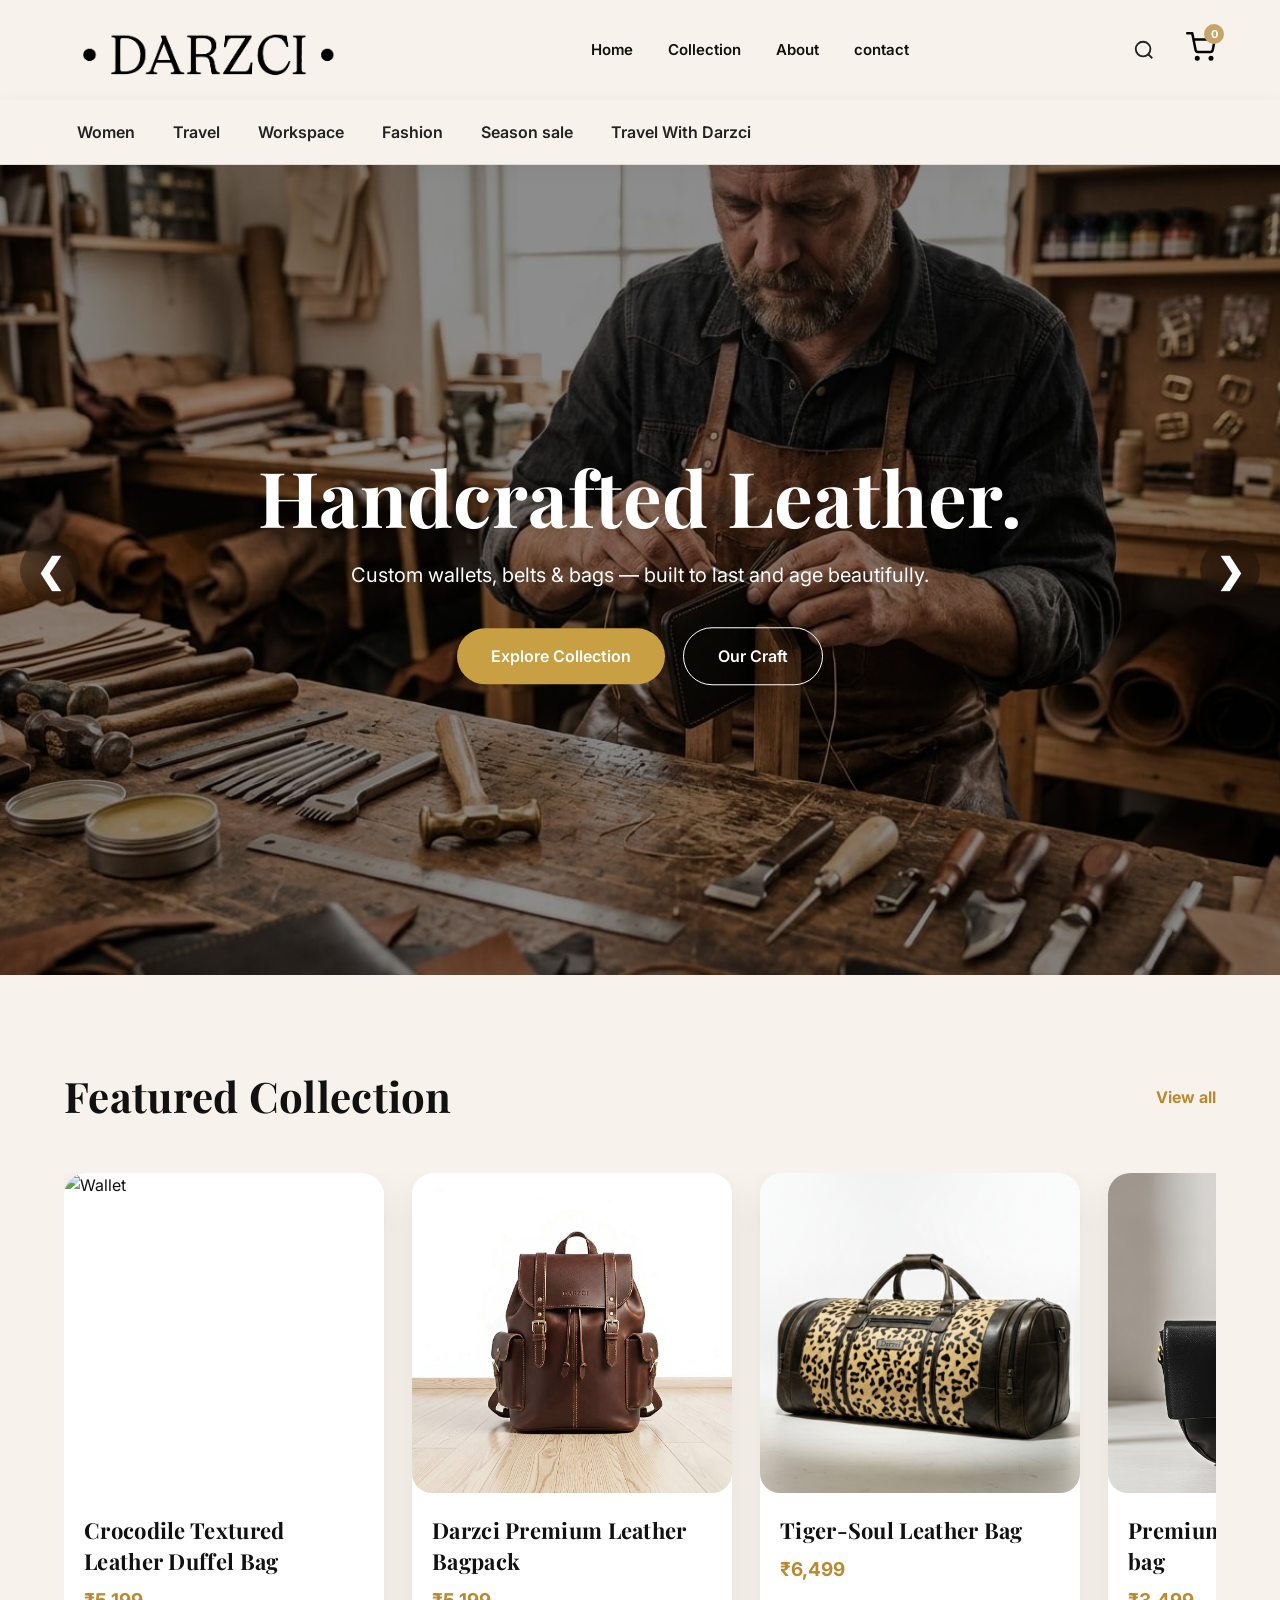
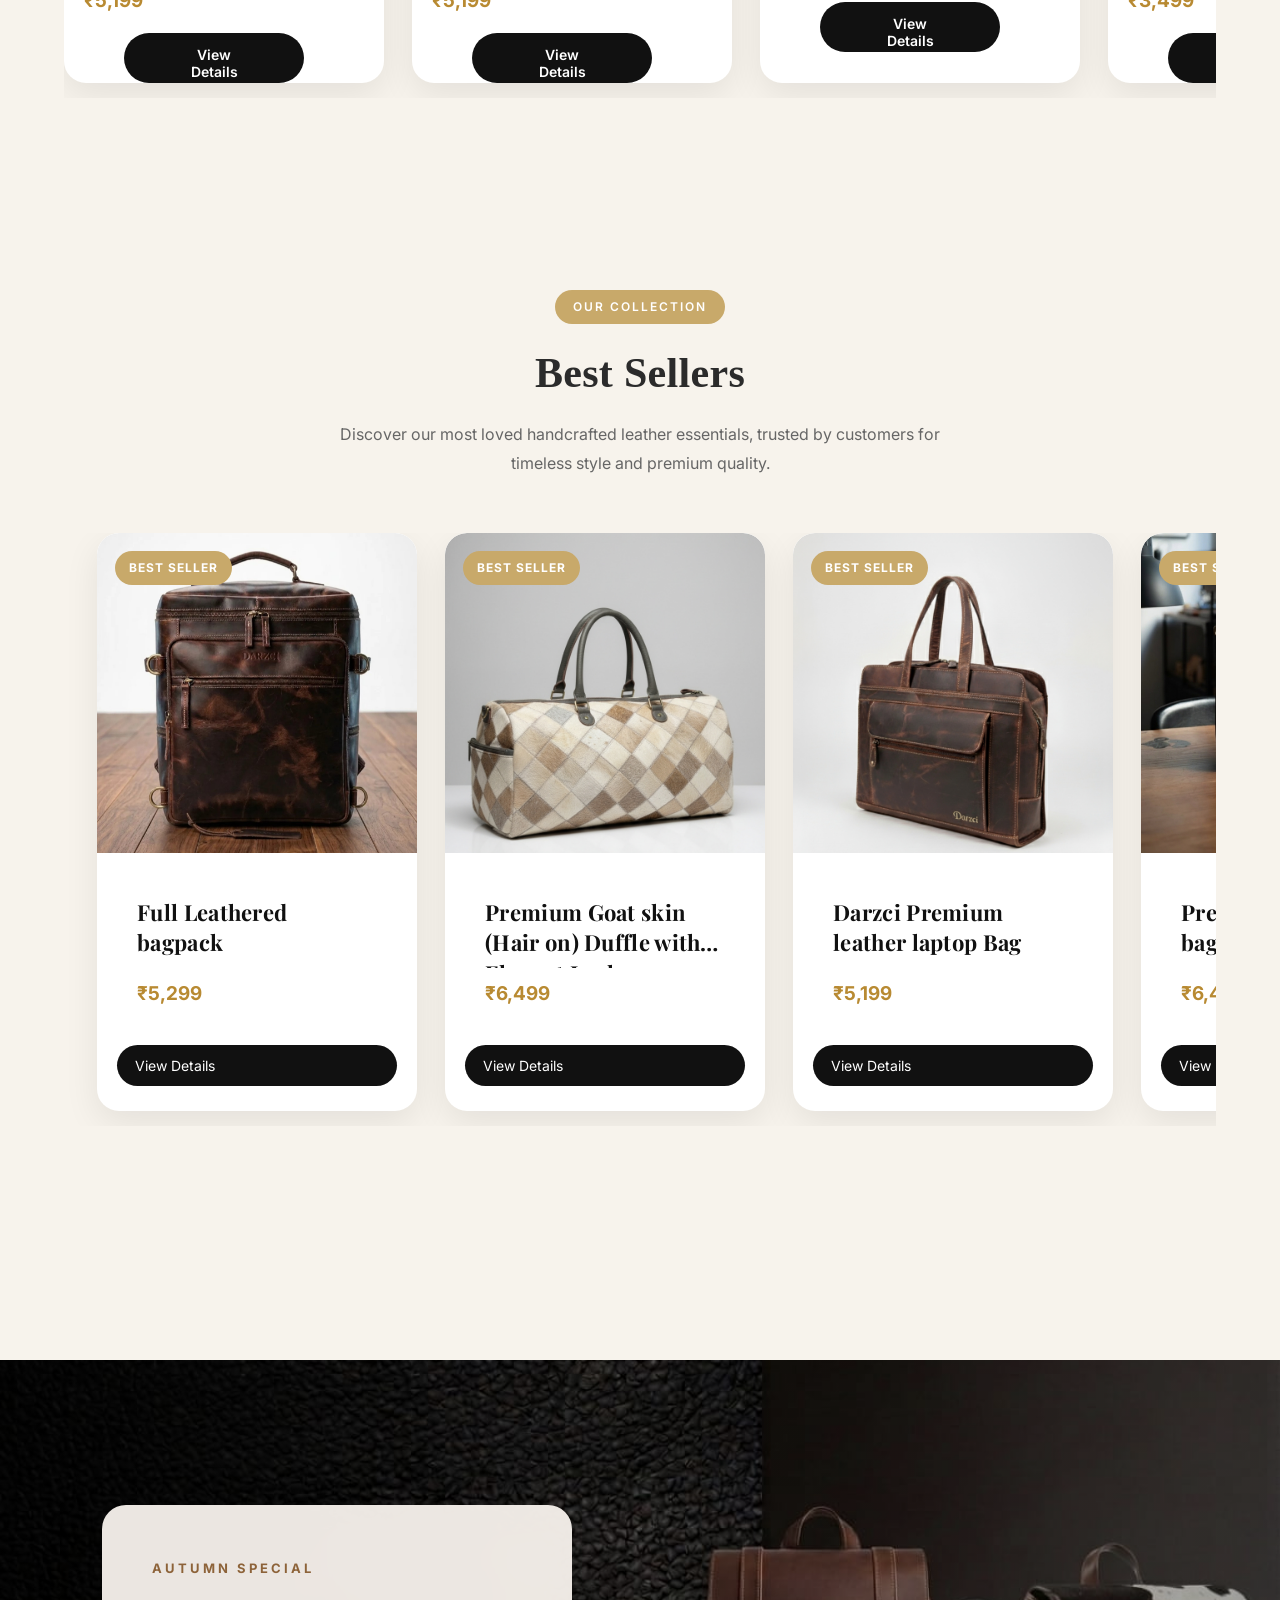
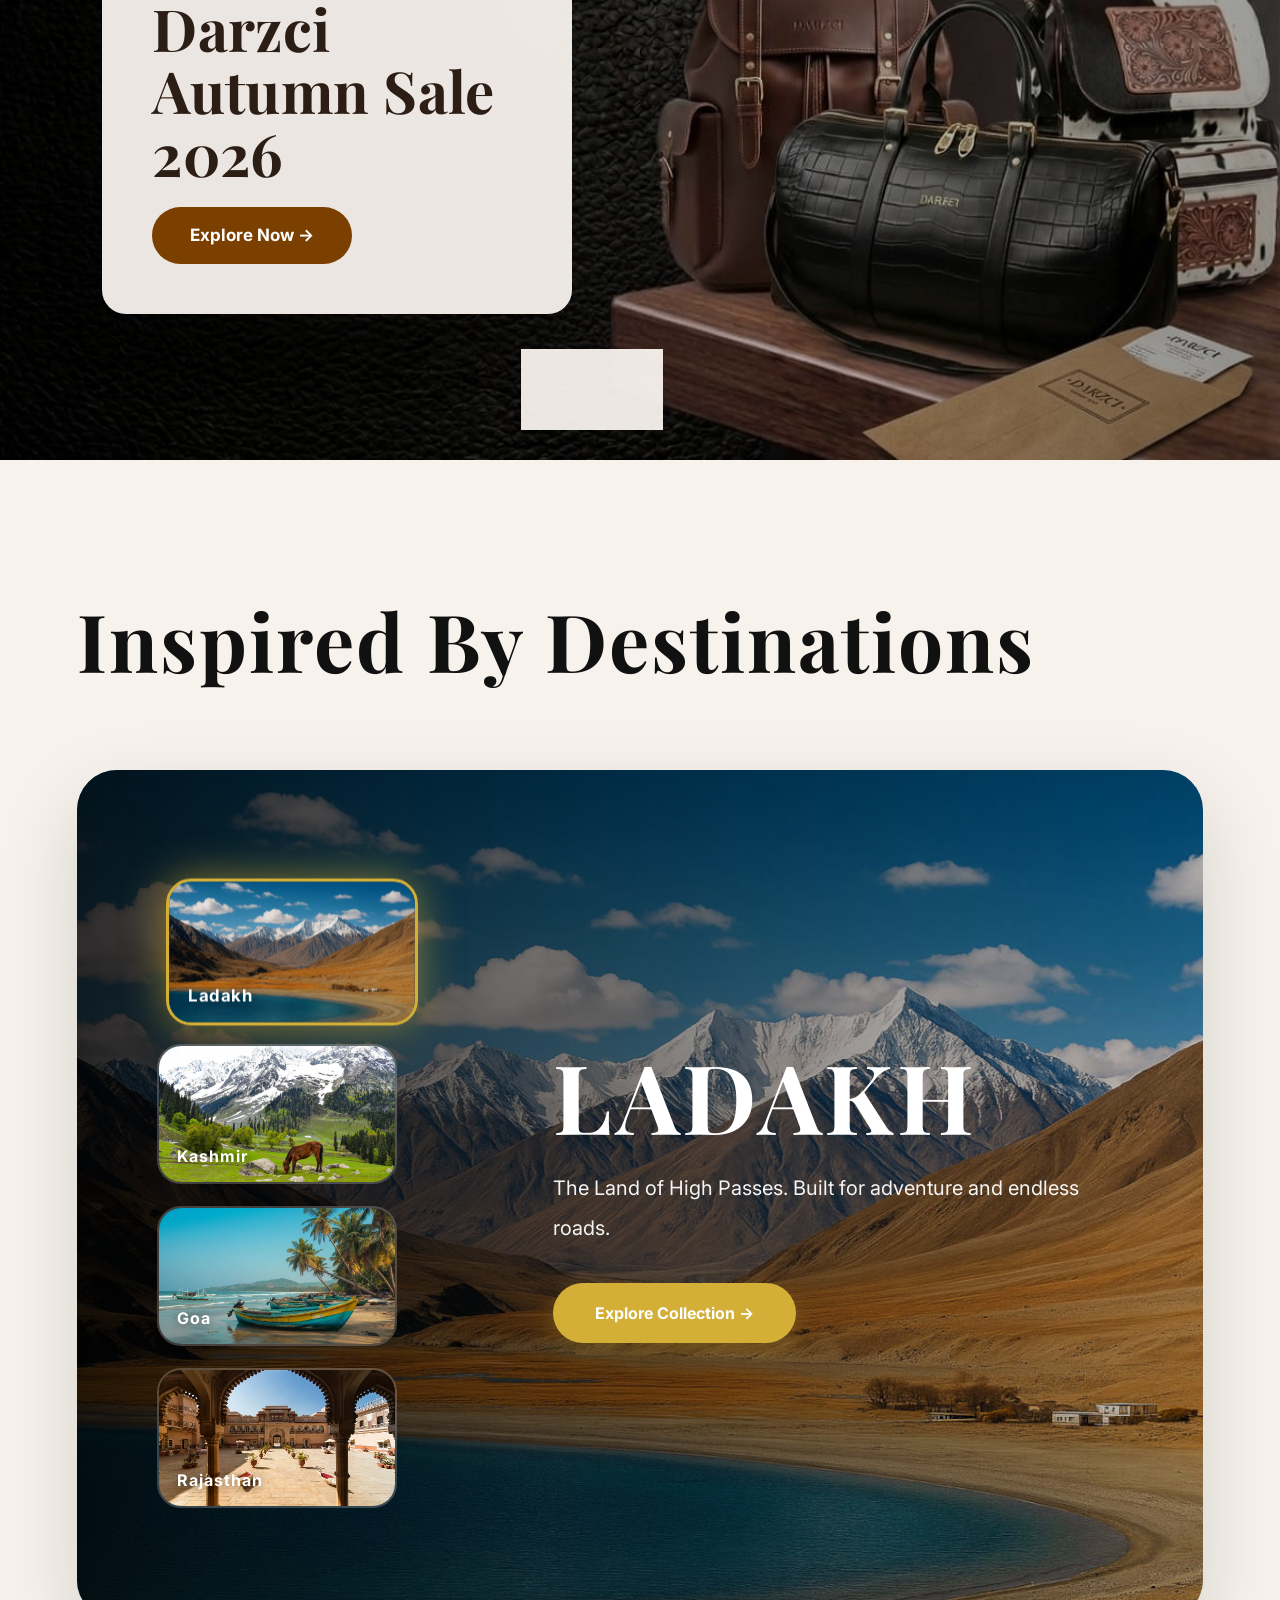
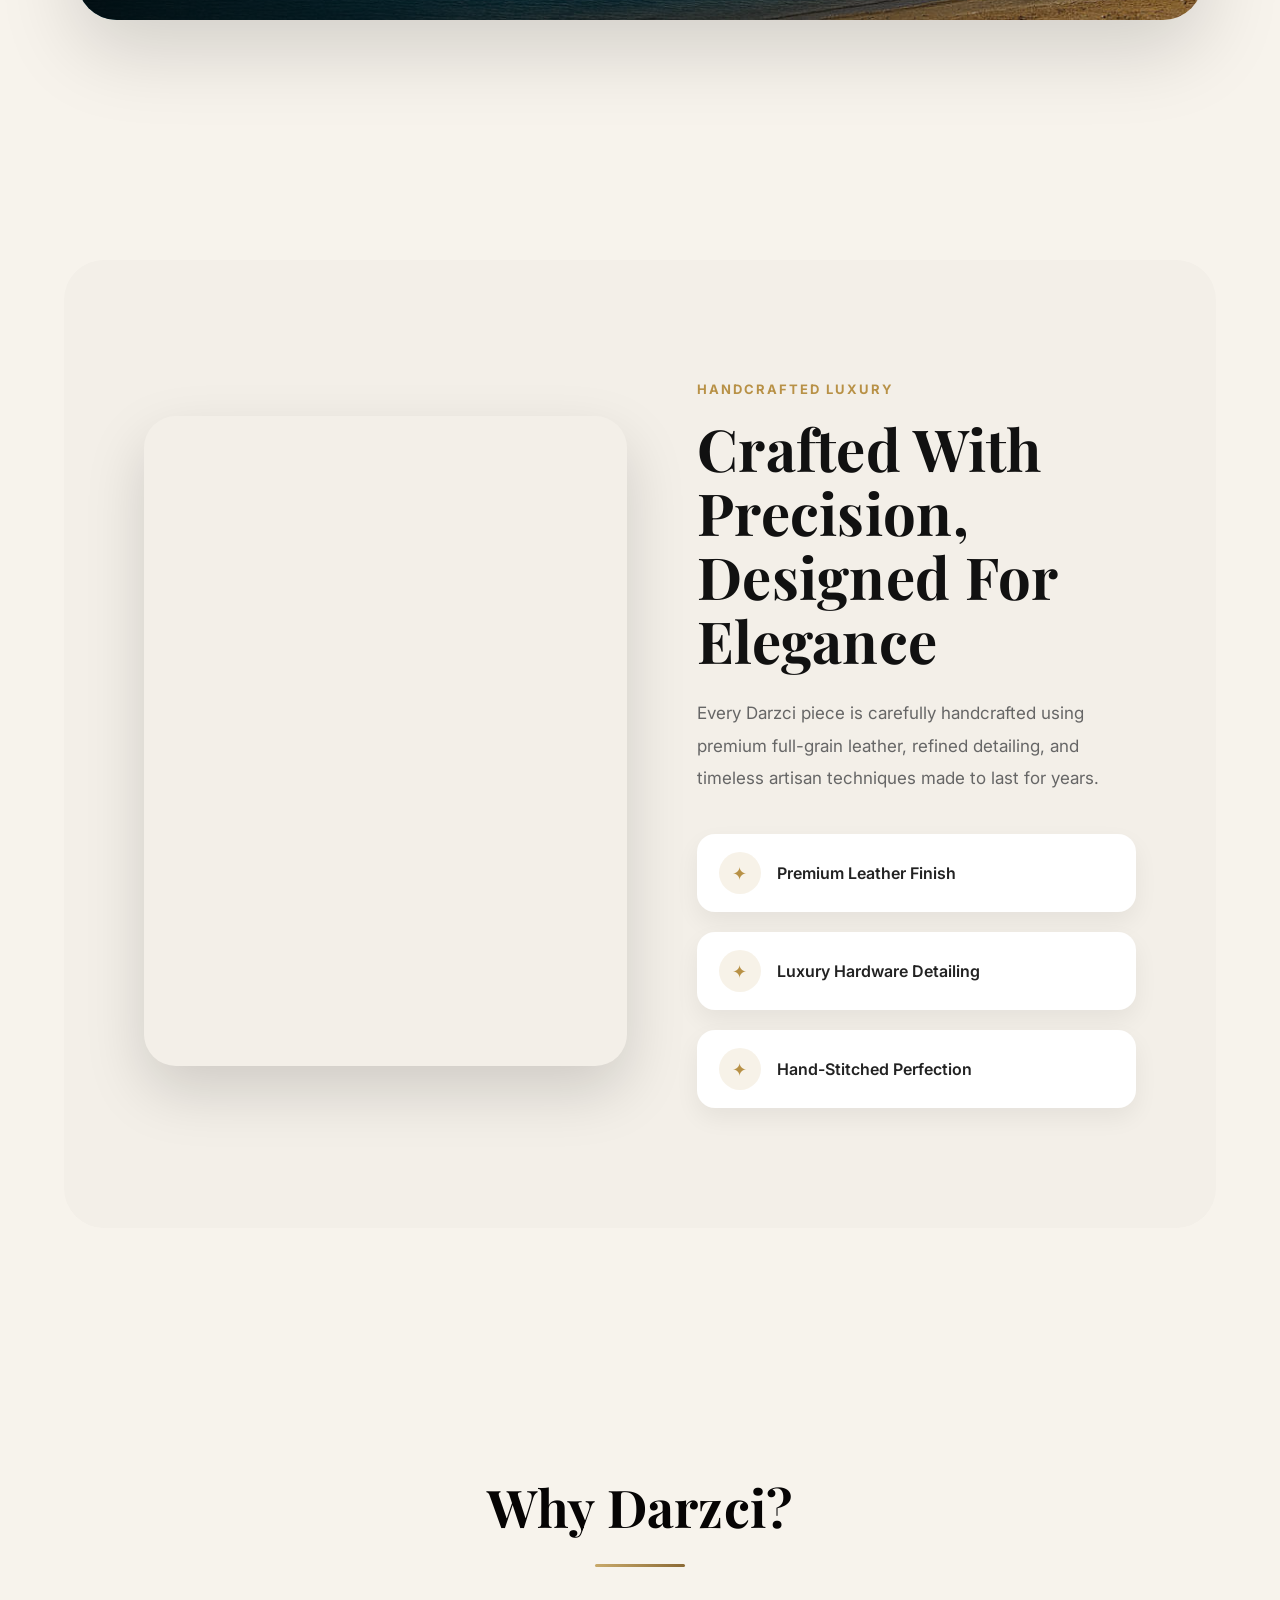
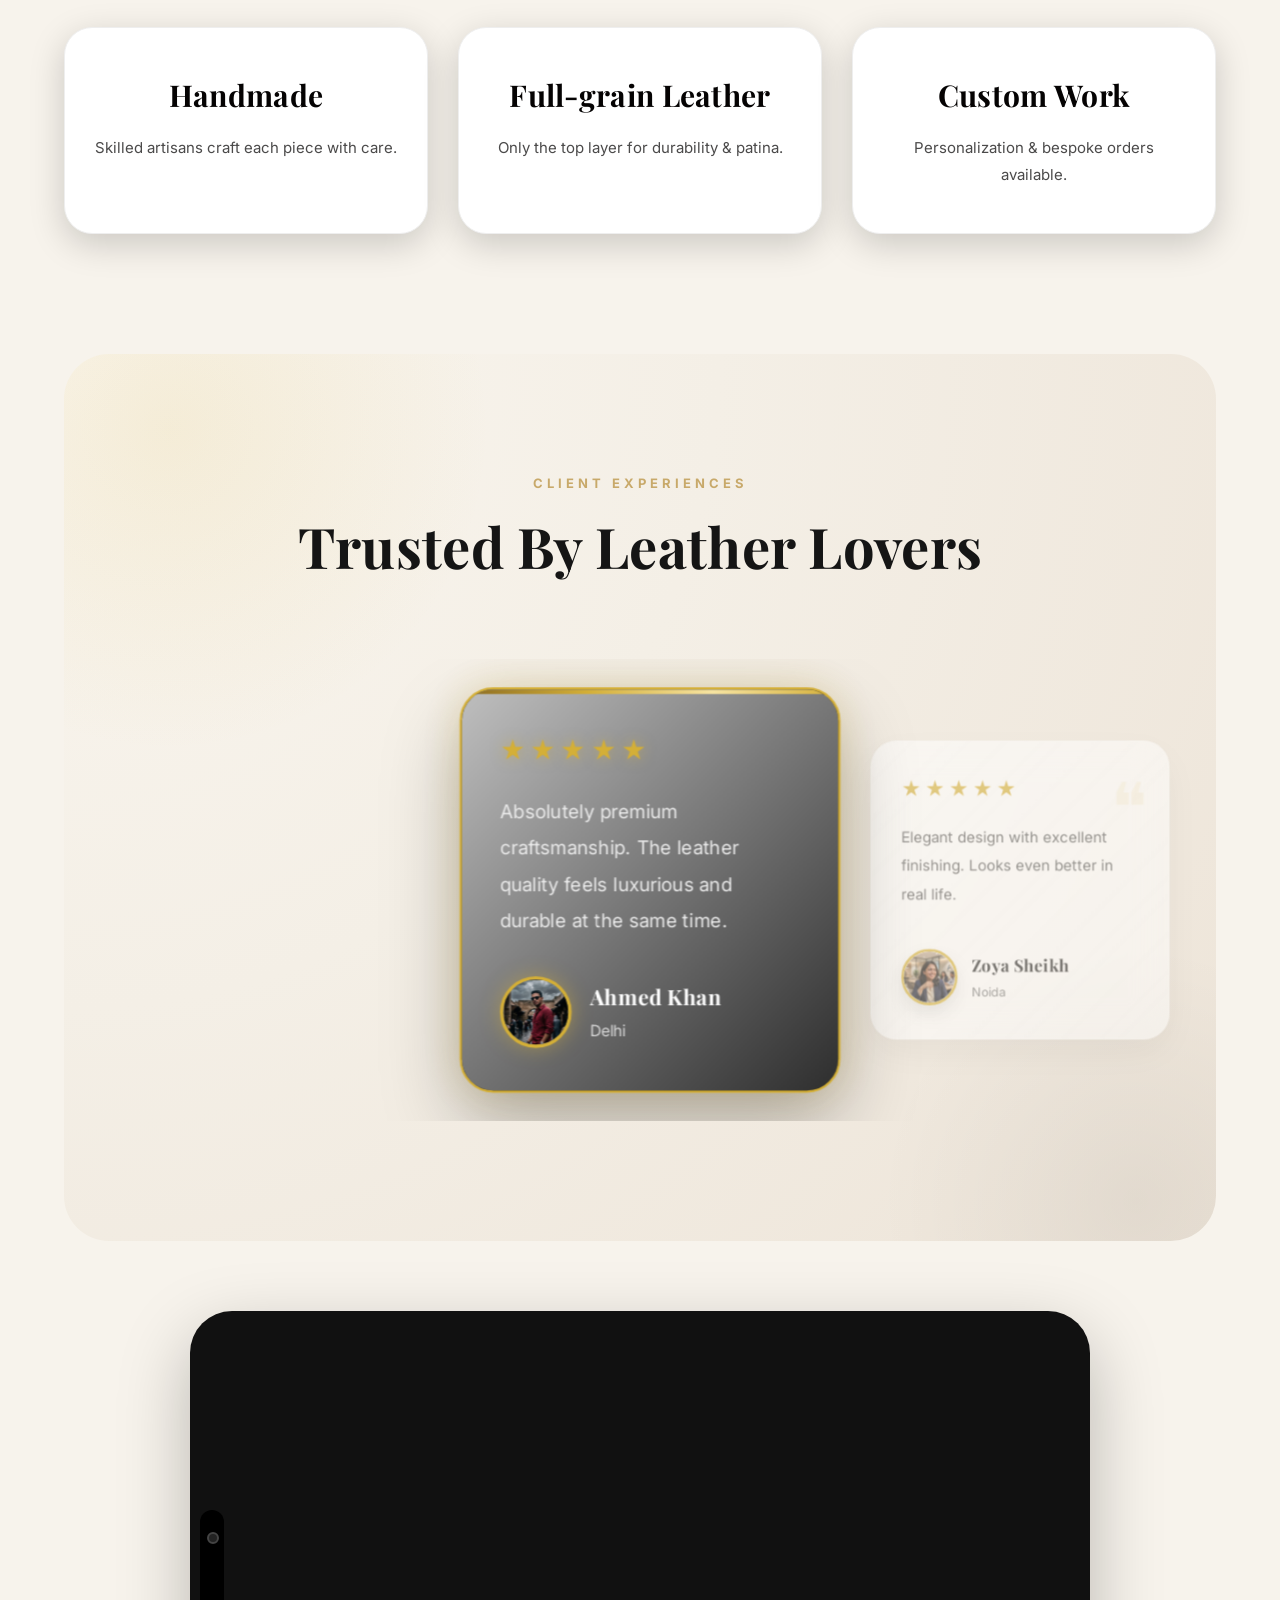
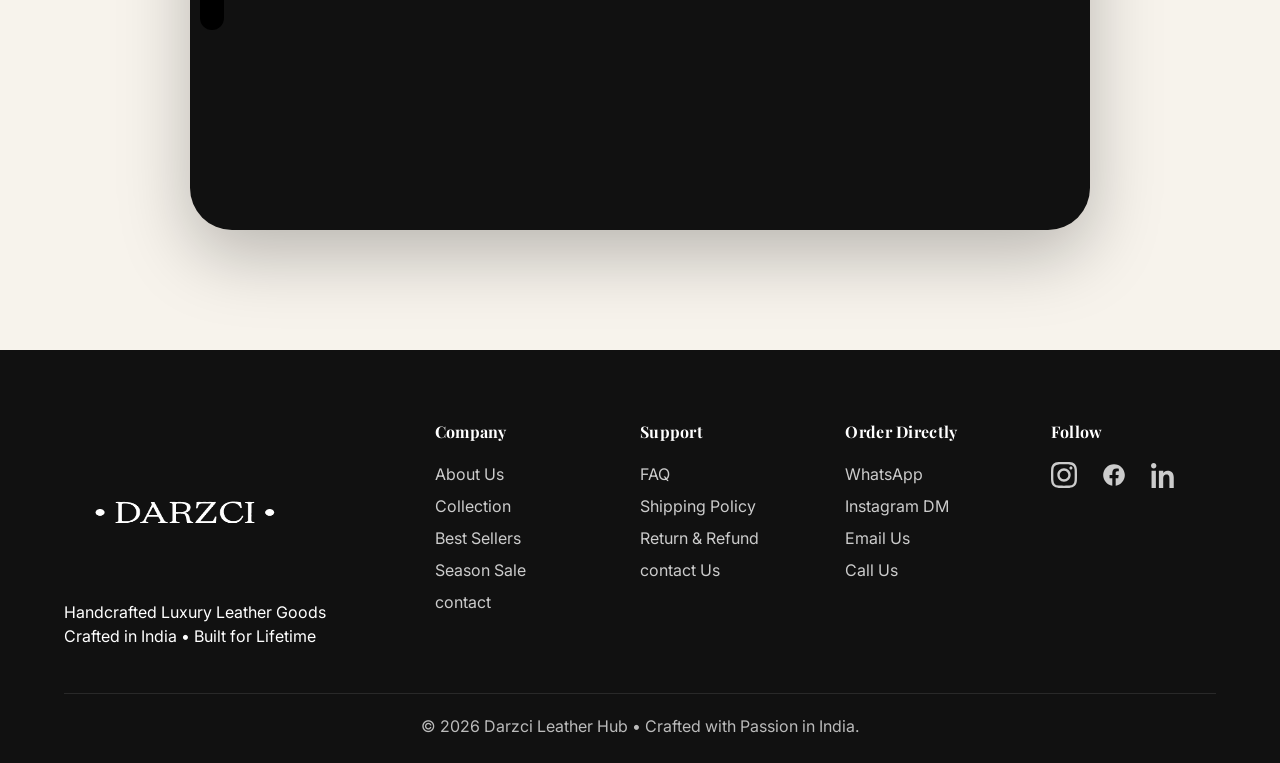
==== commit 184f38bf: "Add files via upload" ====
--- a/index.html
+++ b/index.html
@@ -492,7 +492,7 @@
           <source src="video/Leapord-video.mp4" type="video/mp4">
           </video>
           <h3>Tiger-Soul Leather Bag</h3>
-          <p class="price">₹1,299</p>
+          <p class="price">₹6,499</p>
           <button><a href="product-detail.html?id=304" class="btn">View Details</a></button>
         </div>
         <div class="product-card">
@@ -501,7 +501,7 @@
           <source src="video/oval-video.mp4" type="video/mp4">
           </video>
           <h3>Premium Leathered cross bag</h3>
-          <p class="price">₹1,899</p>
+          <p class="price">₹3,499</p>
           <button><a href="product-detail.html?id=421" class="btn">View Details</a></button>
         </div>
         <div class="product-card">
@@ -577,7 +577,7 @@
       <section class="season-banner">
 
     <!-- Background Image -->
-    <img src="image/IMG-20261018-WA0018.jpg" alt="Monsoon Sale" class="season-bg">
+    <img src="image/offer.jpg" alt="Autumn Sale" class="season-bg">
 
     <div class="season-overlay">
 
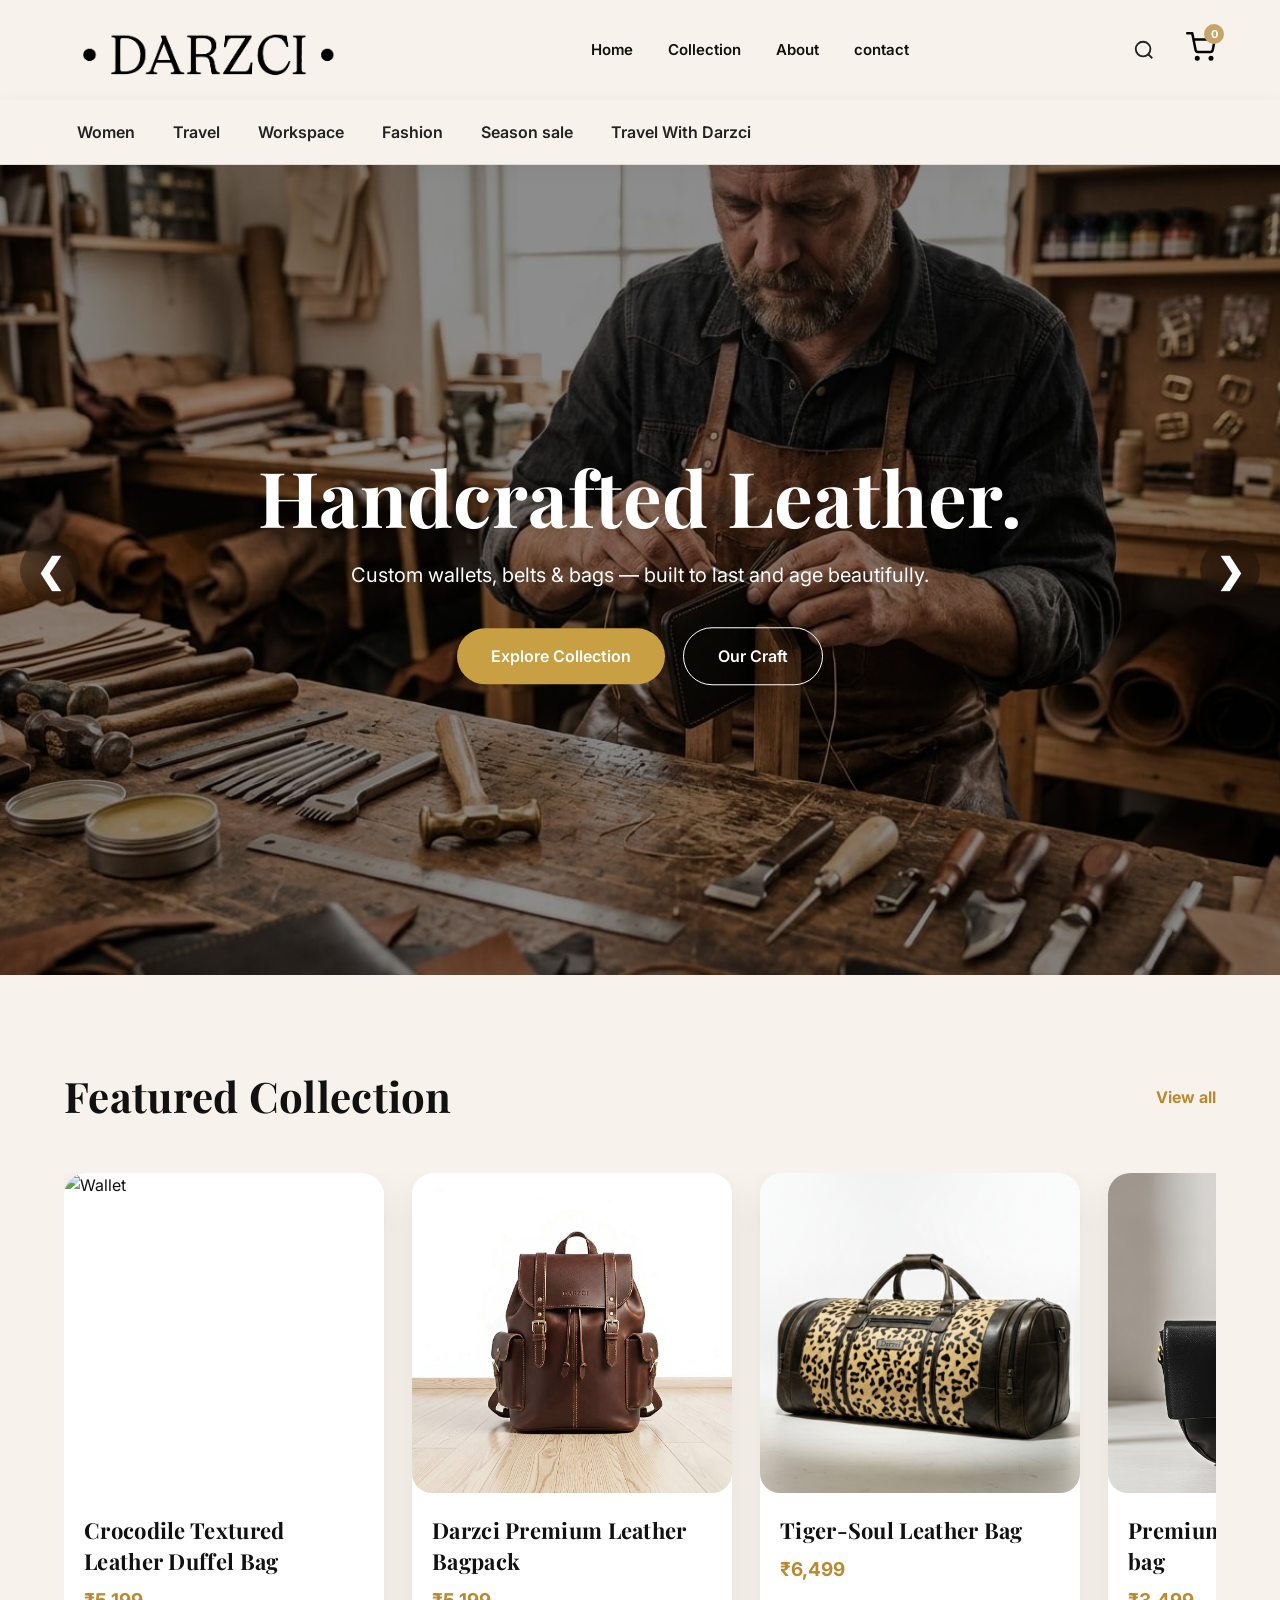
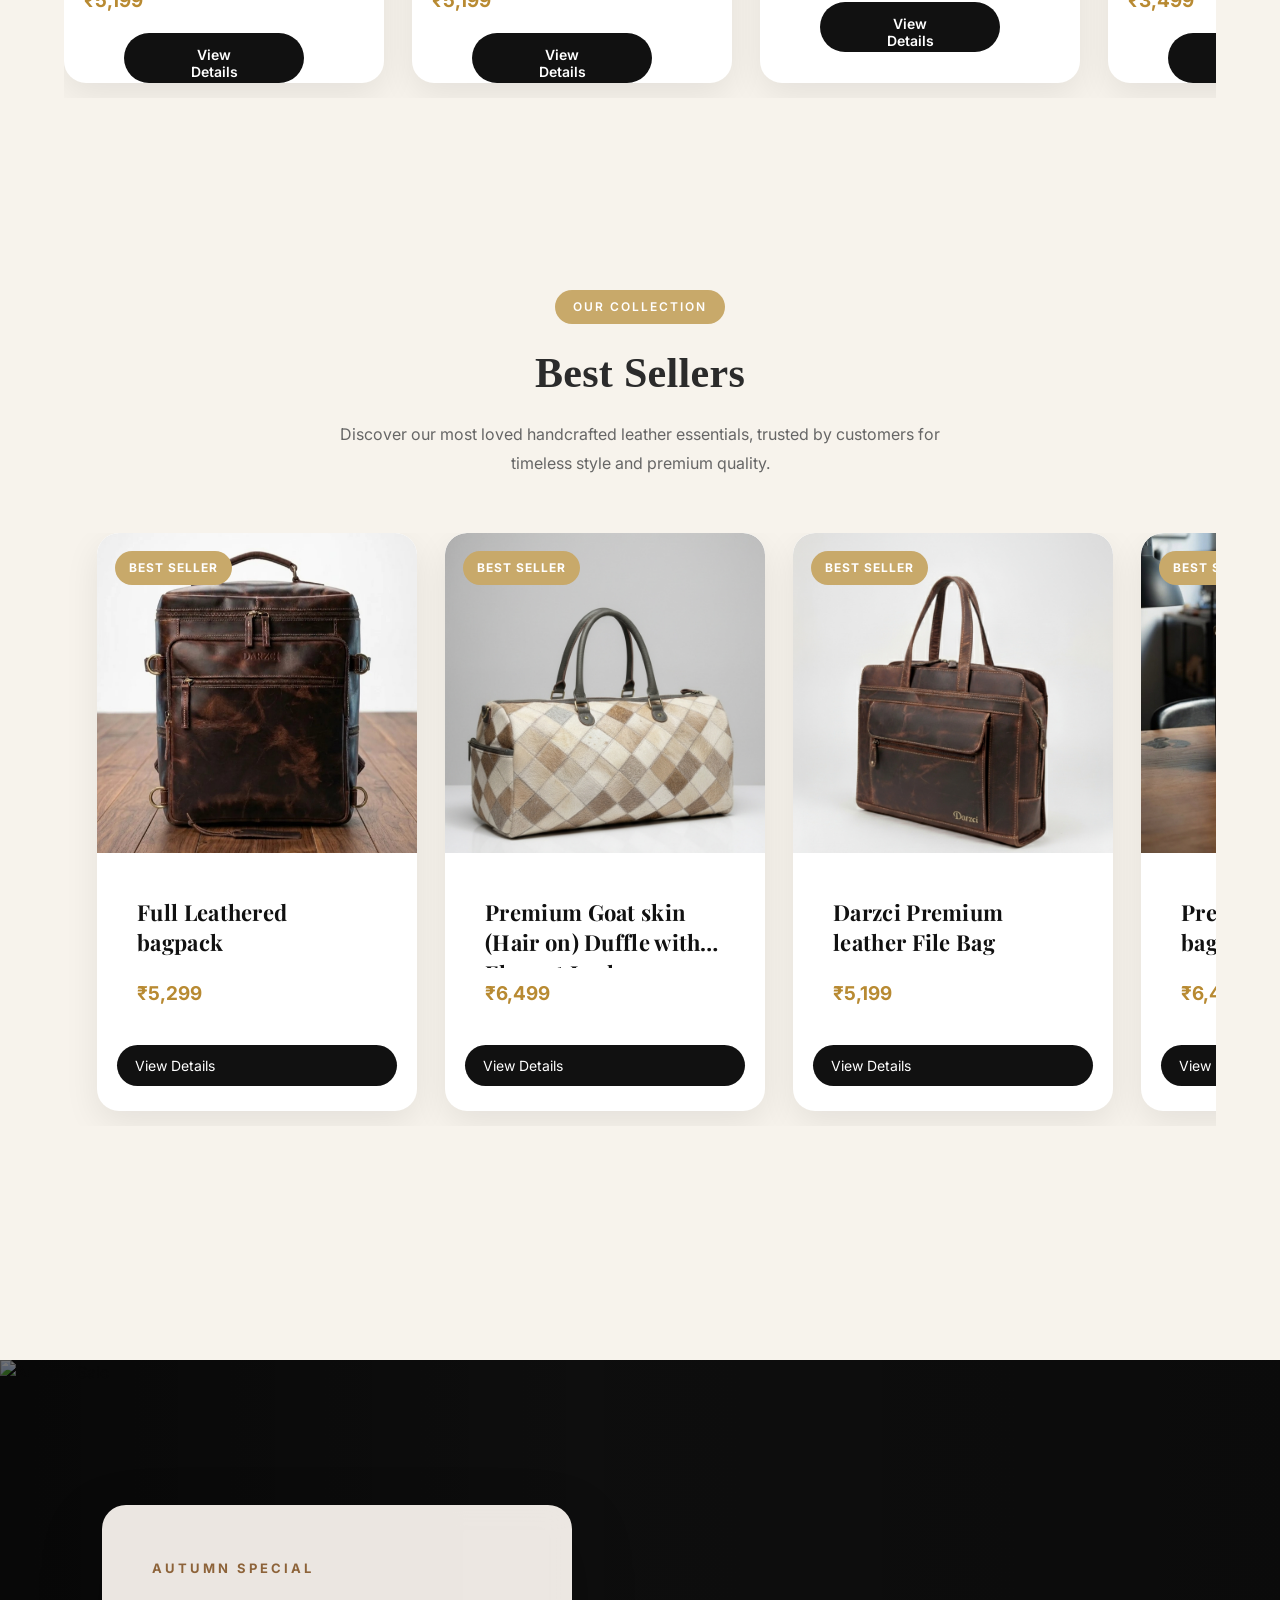
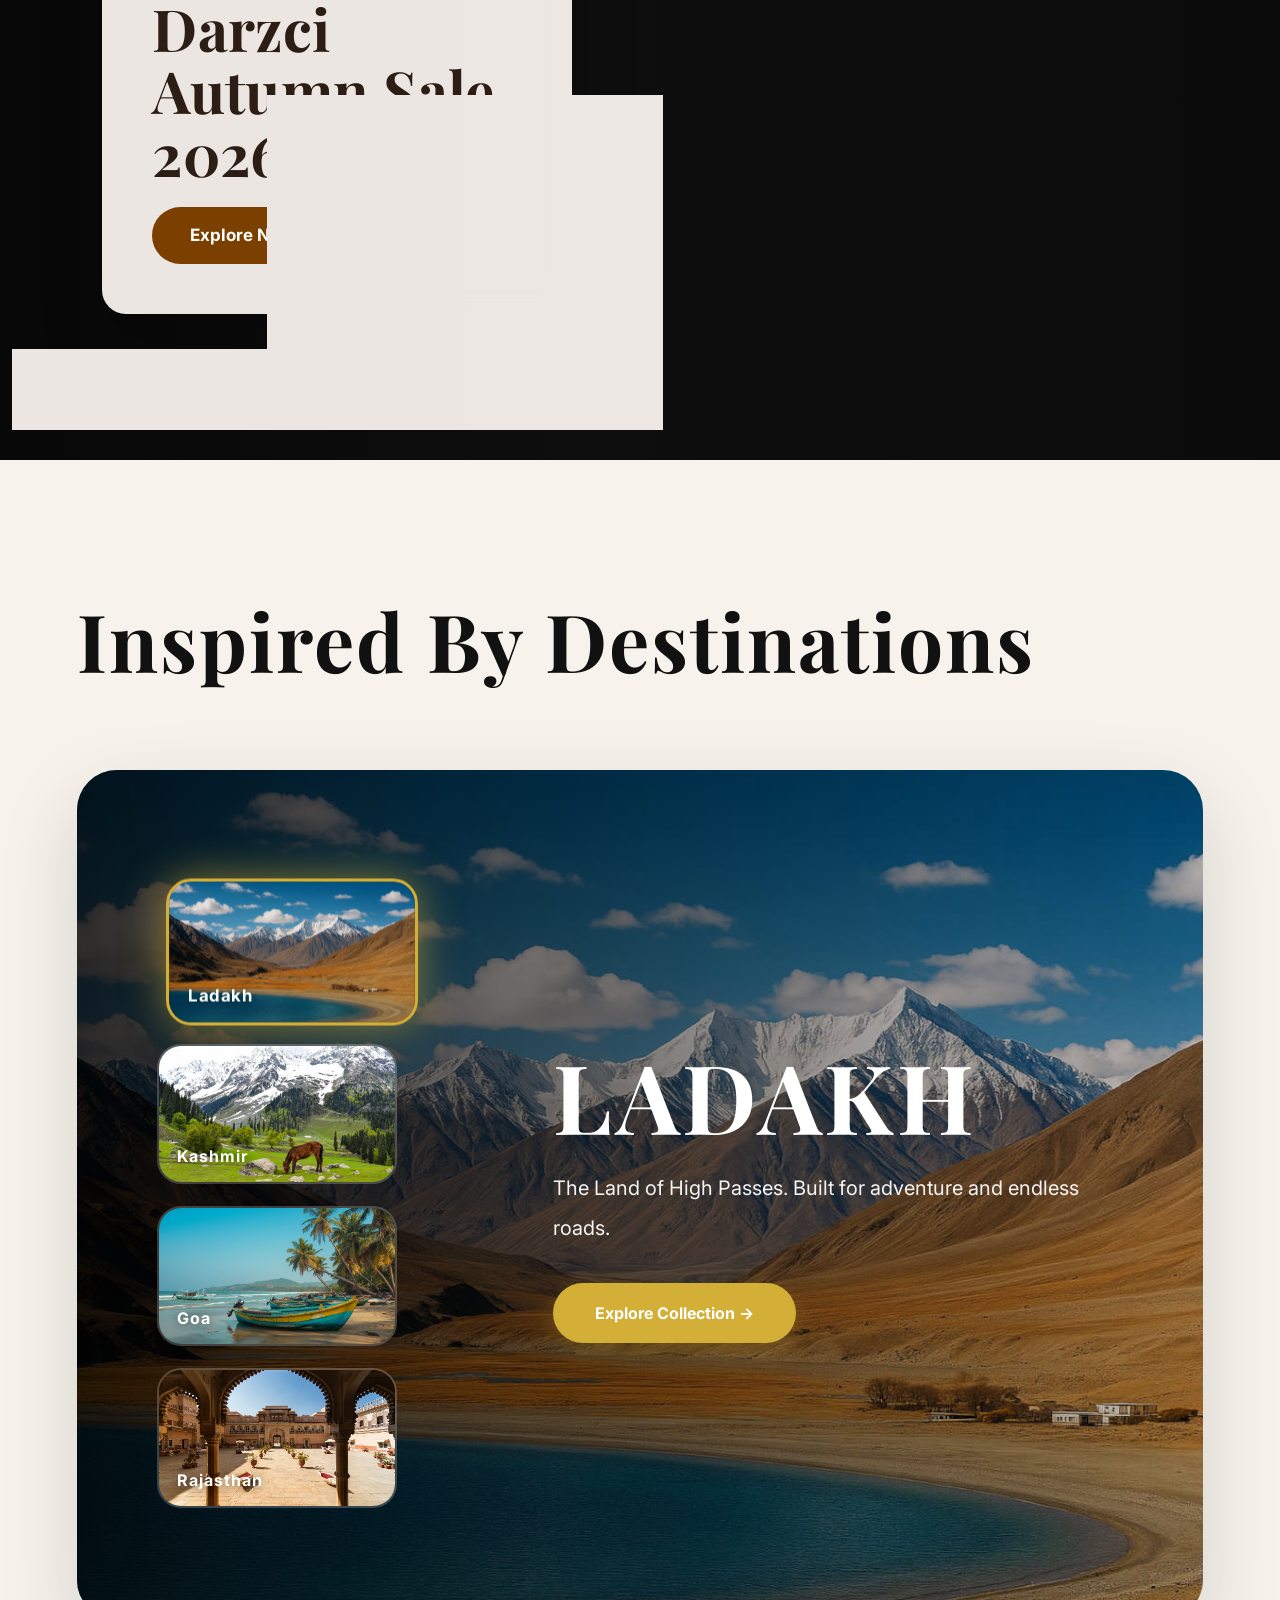
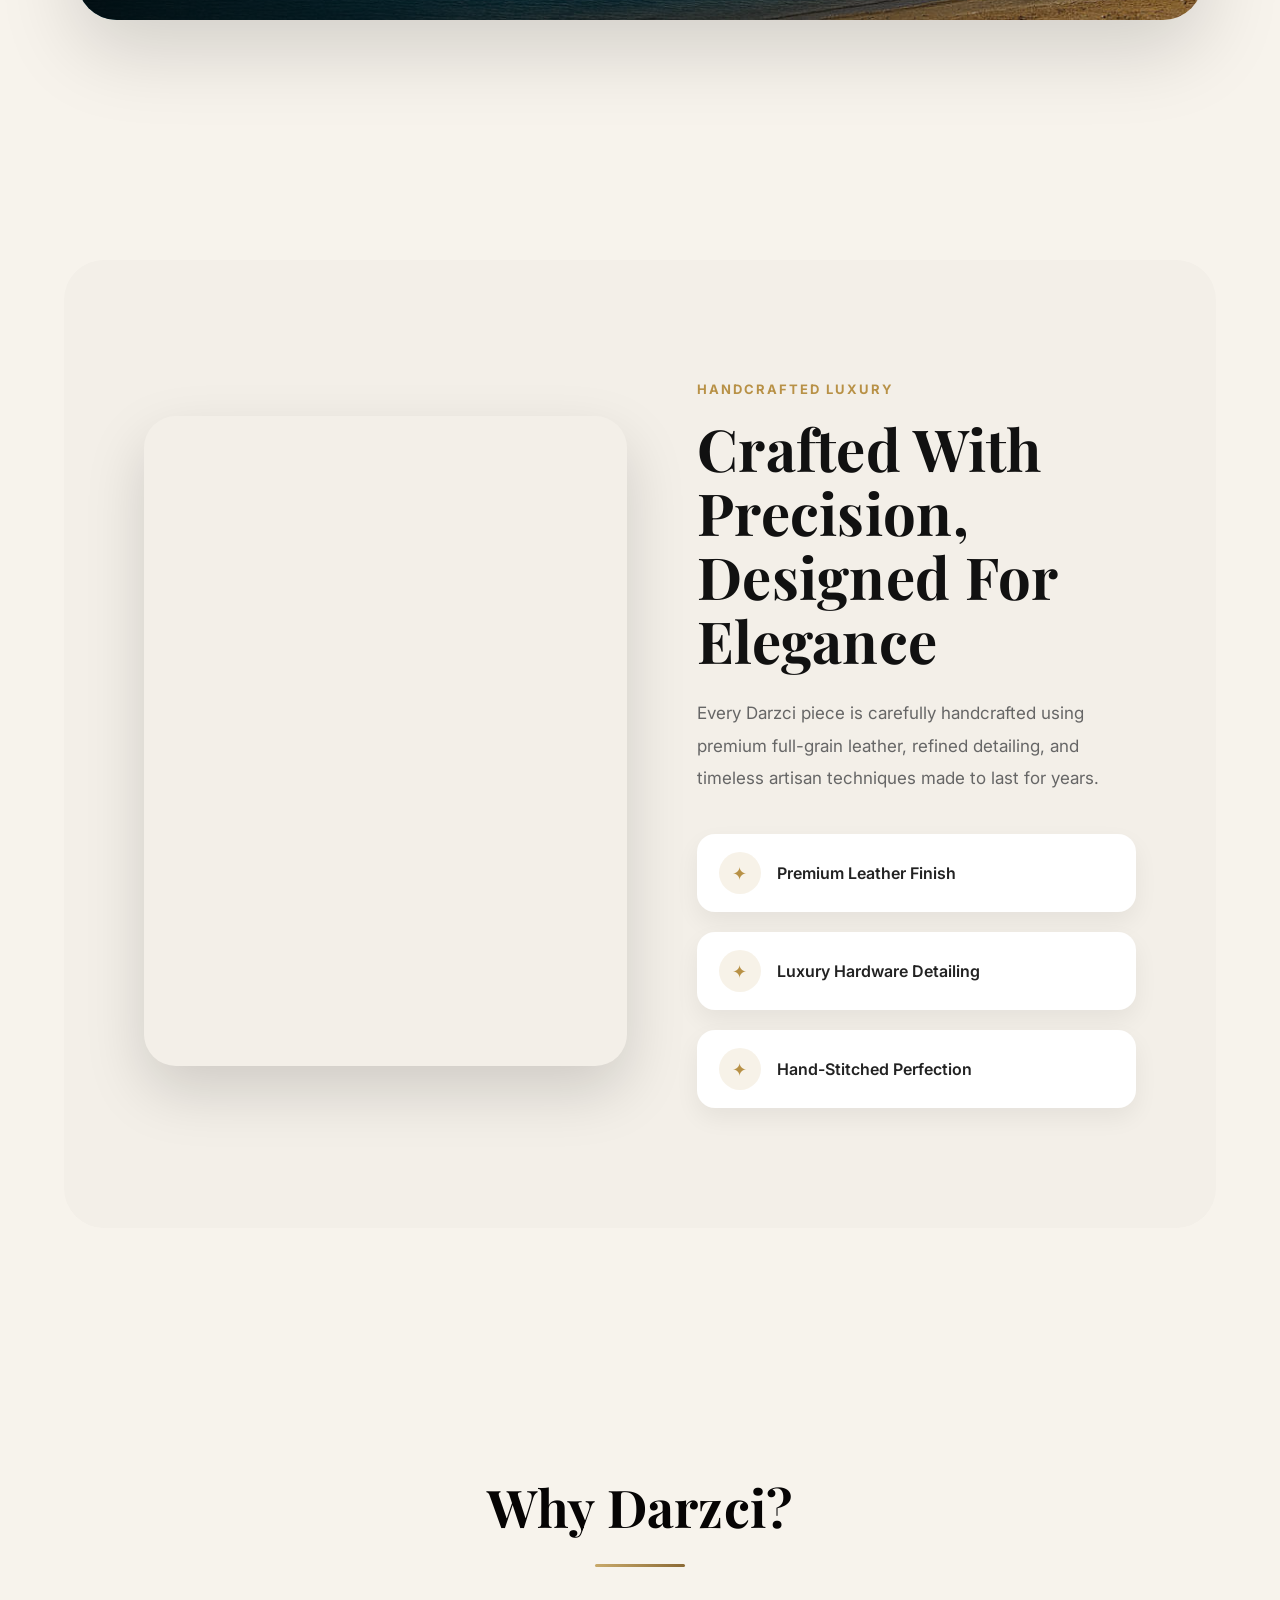
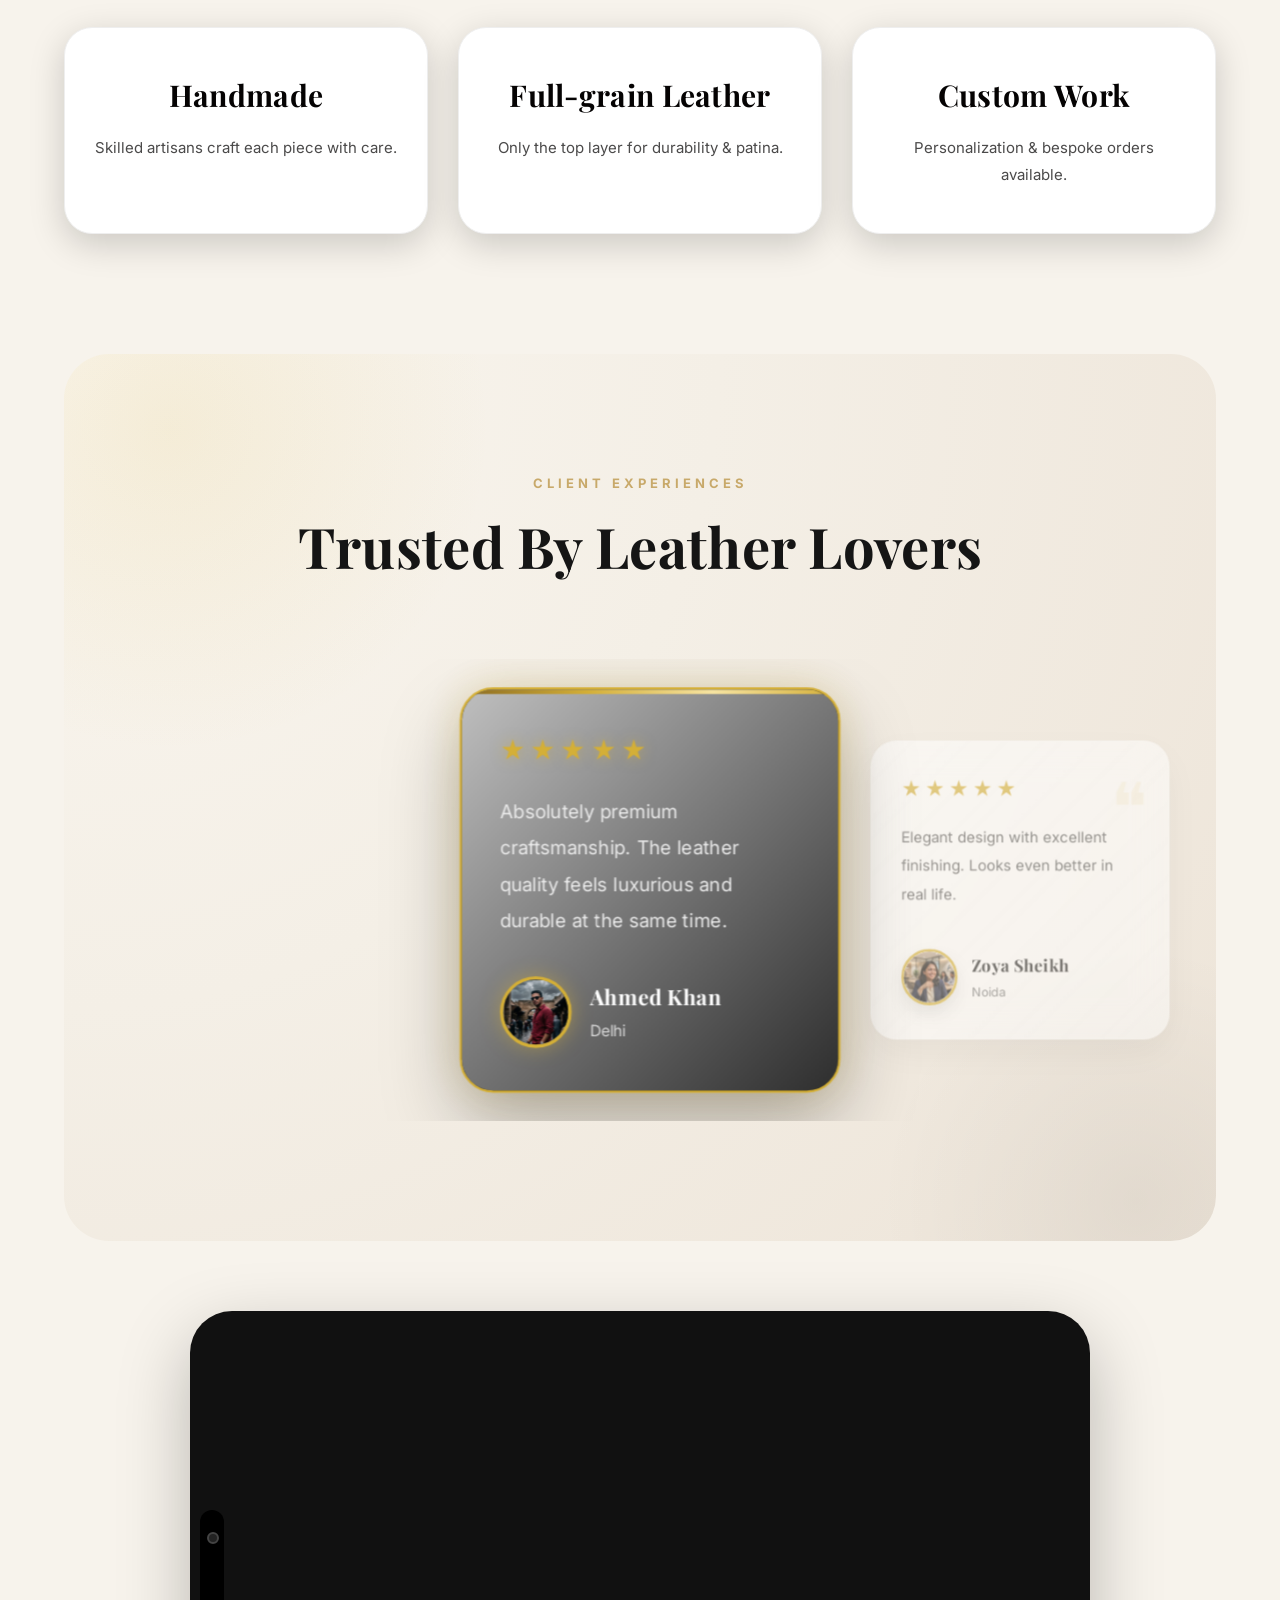
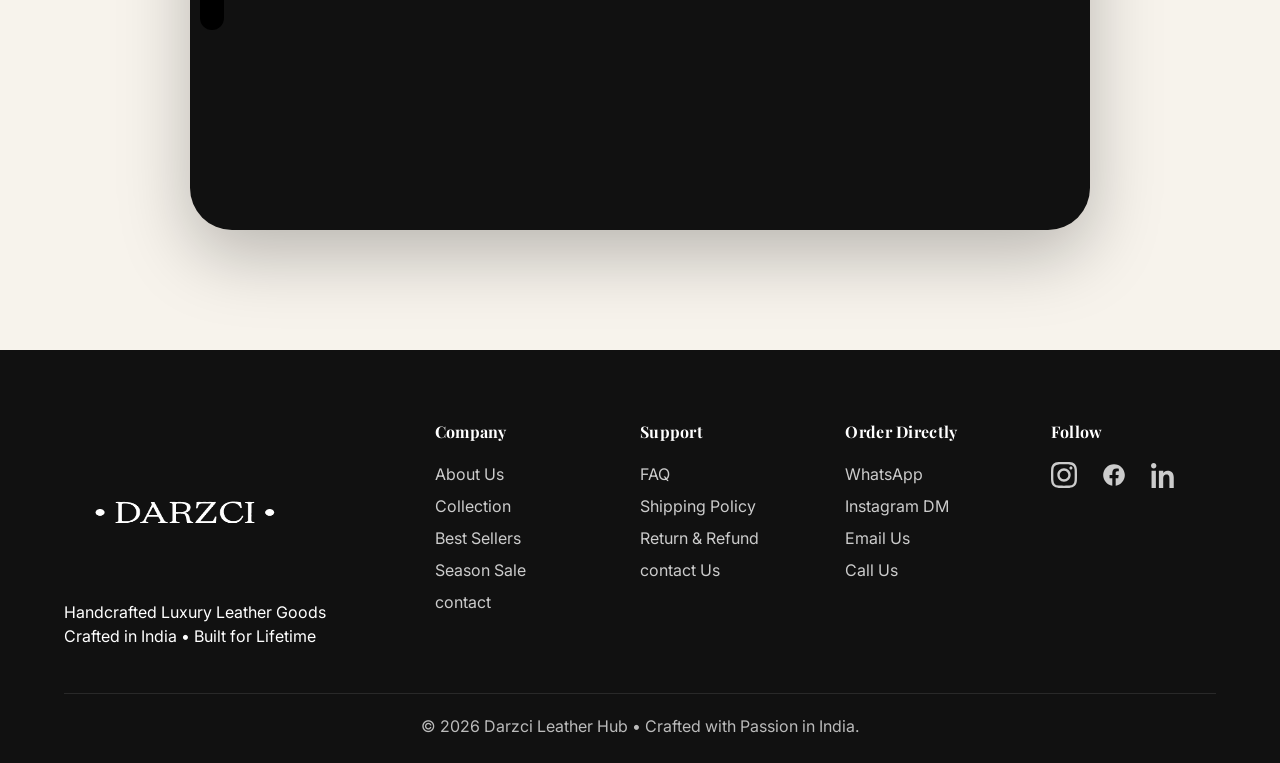
==== commit 454be754: "Add files via upload" ====
--- a/index.html
+++ b/index.html
@@ -148,9 +148,9 @@
             </button>
 
 
-            <button class="popular-item" data-search="laptopbags">
-
-                Laptop Bag
+            <button class="popular-item" data-search="Filebags">
+
+                File Bag
 
             </button>
 
@@ -248,8 +248,8 @@
             <a href="#">Workspace</a>
 
             <ul class="dropdown-menu">
-                <li><a href="product.html?category=laptopbags">Laptop Bags</a></li>
-                <li><a href="product.html?category=laptopbags">File Bags</a></li>
+                <li><a href="product.html?category=Filebags">File Bags</a></li>
+                <li><a href="product.html?category=Filebags">File Bags</a></li>
             </ul>
         </li>
 
@@ -523,7 +523,7 @@
          <button><a href="product-detail.html?id=437" class="btn">View Details</a></button>
         </div>
         <div class="section-header">
-          <h1>And Many More....❤️</h1>
+          <h1>And Many More....</h1>
           
         </div>
         
@@ -577,7 +577,7 @@
       <section class="season-banner">
 
     <!-- Background Image -->
-    <img src="image/offer.jpg" alt="Autumn Sale" class="season-bg">
+    <img src="image/offer.webp" alt="Autumn Sale" class="season-bg">
 
     <div class="season-overlay">
 
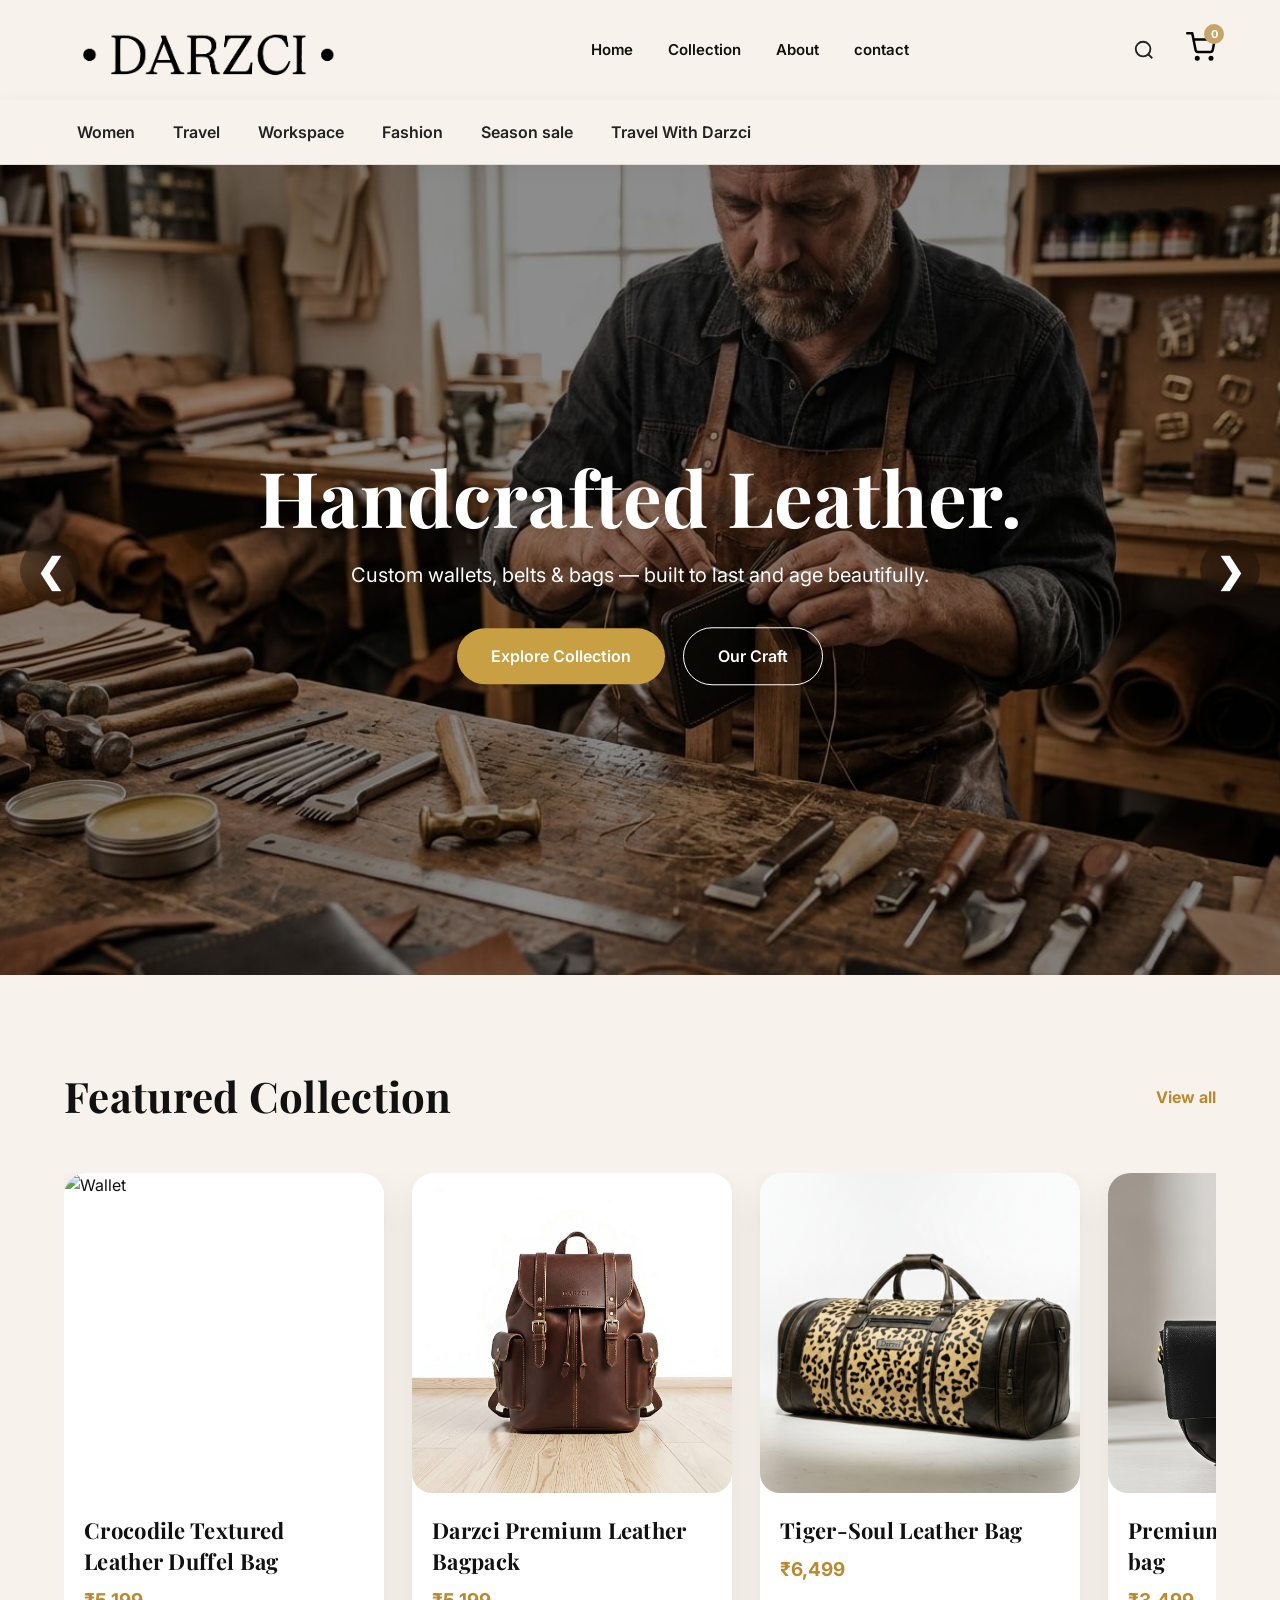
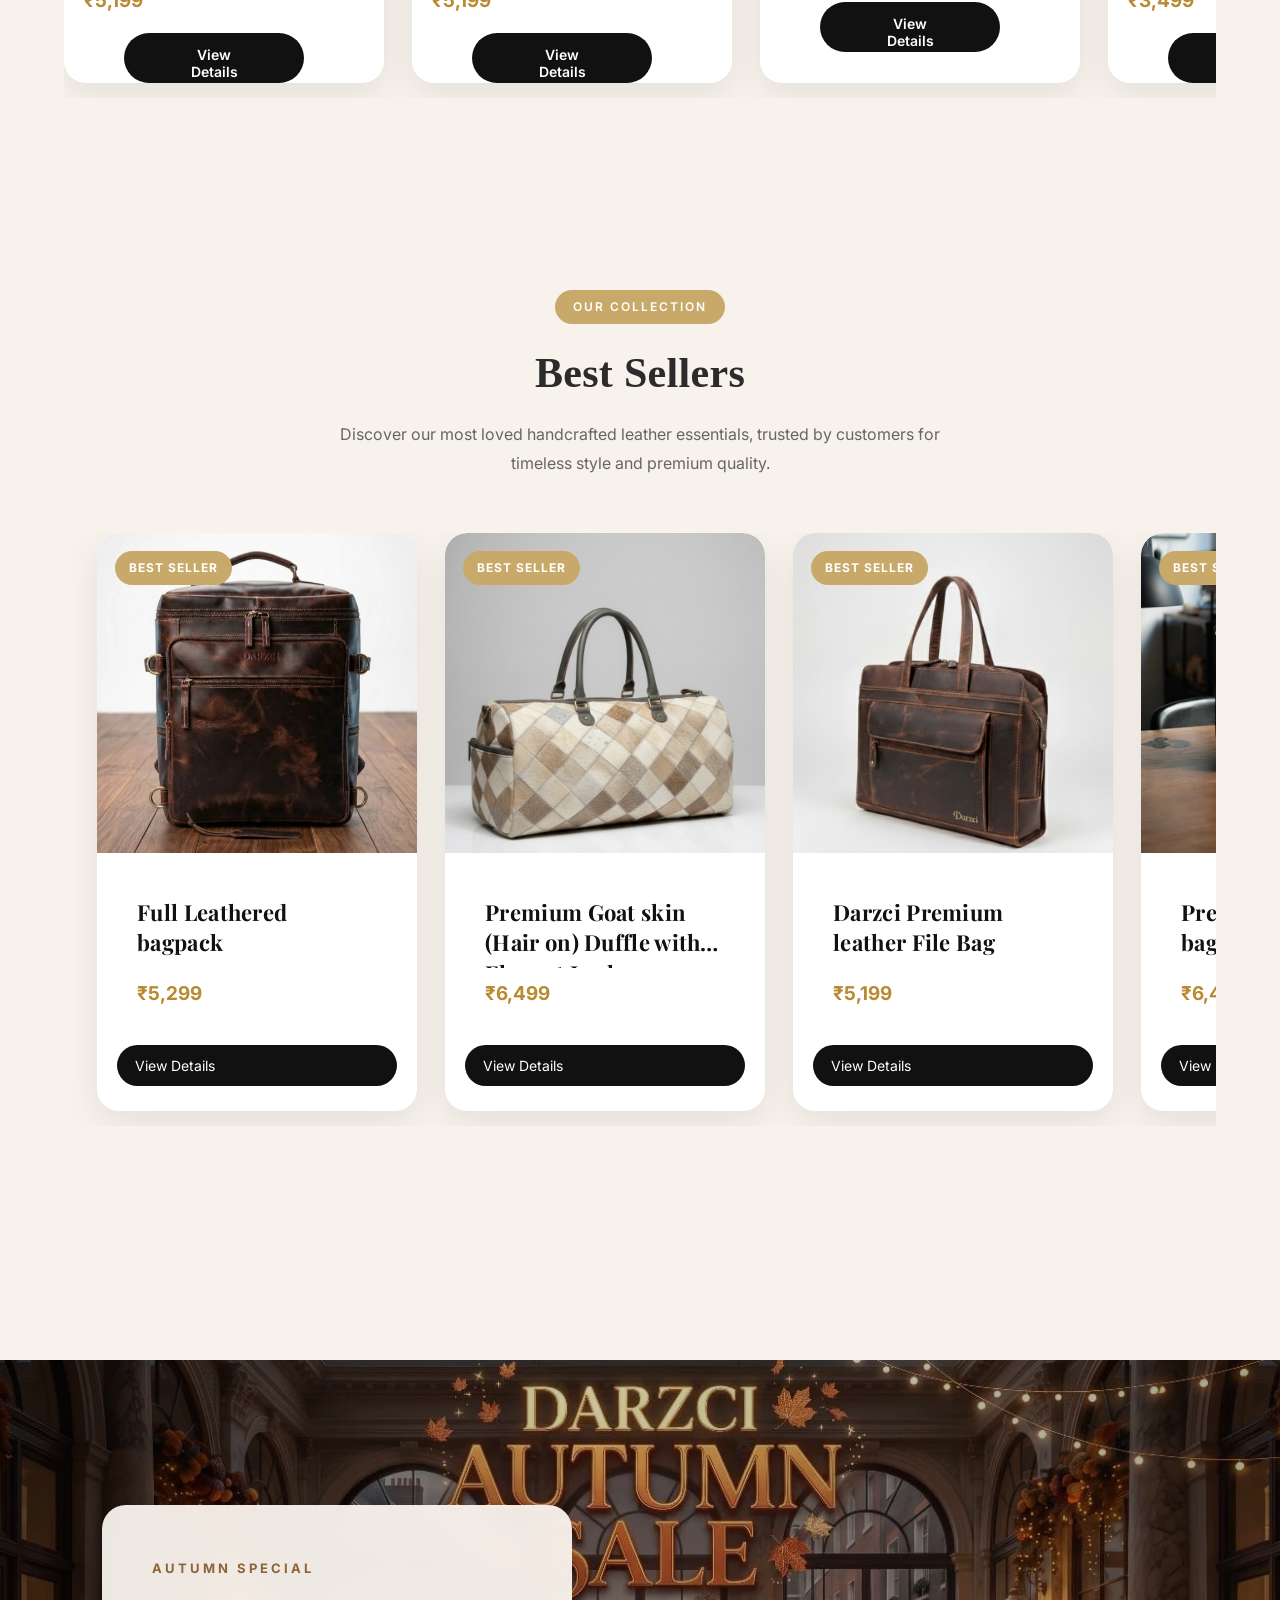
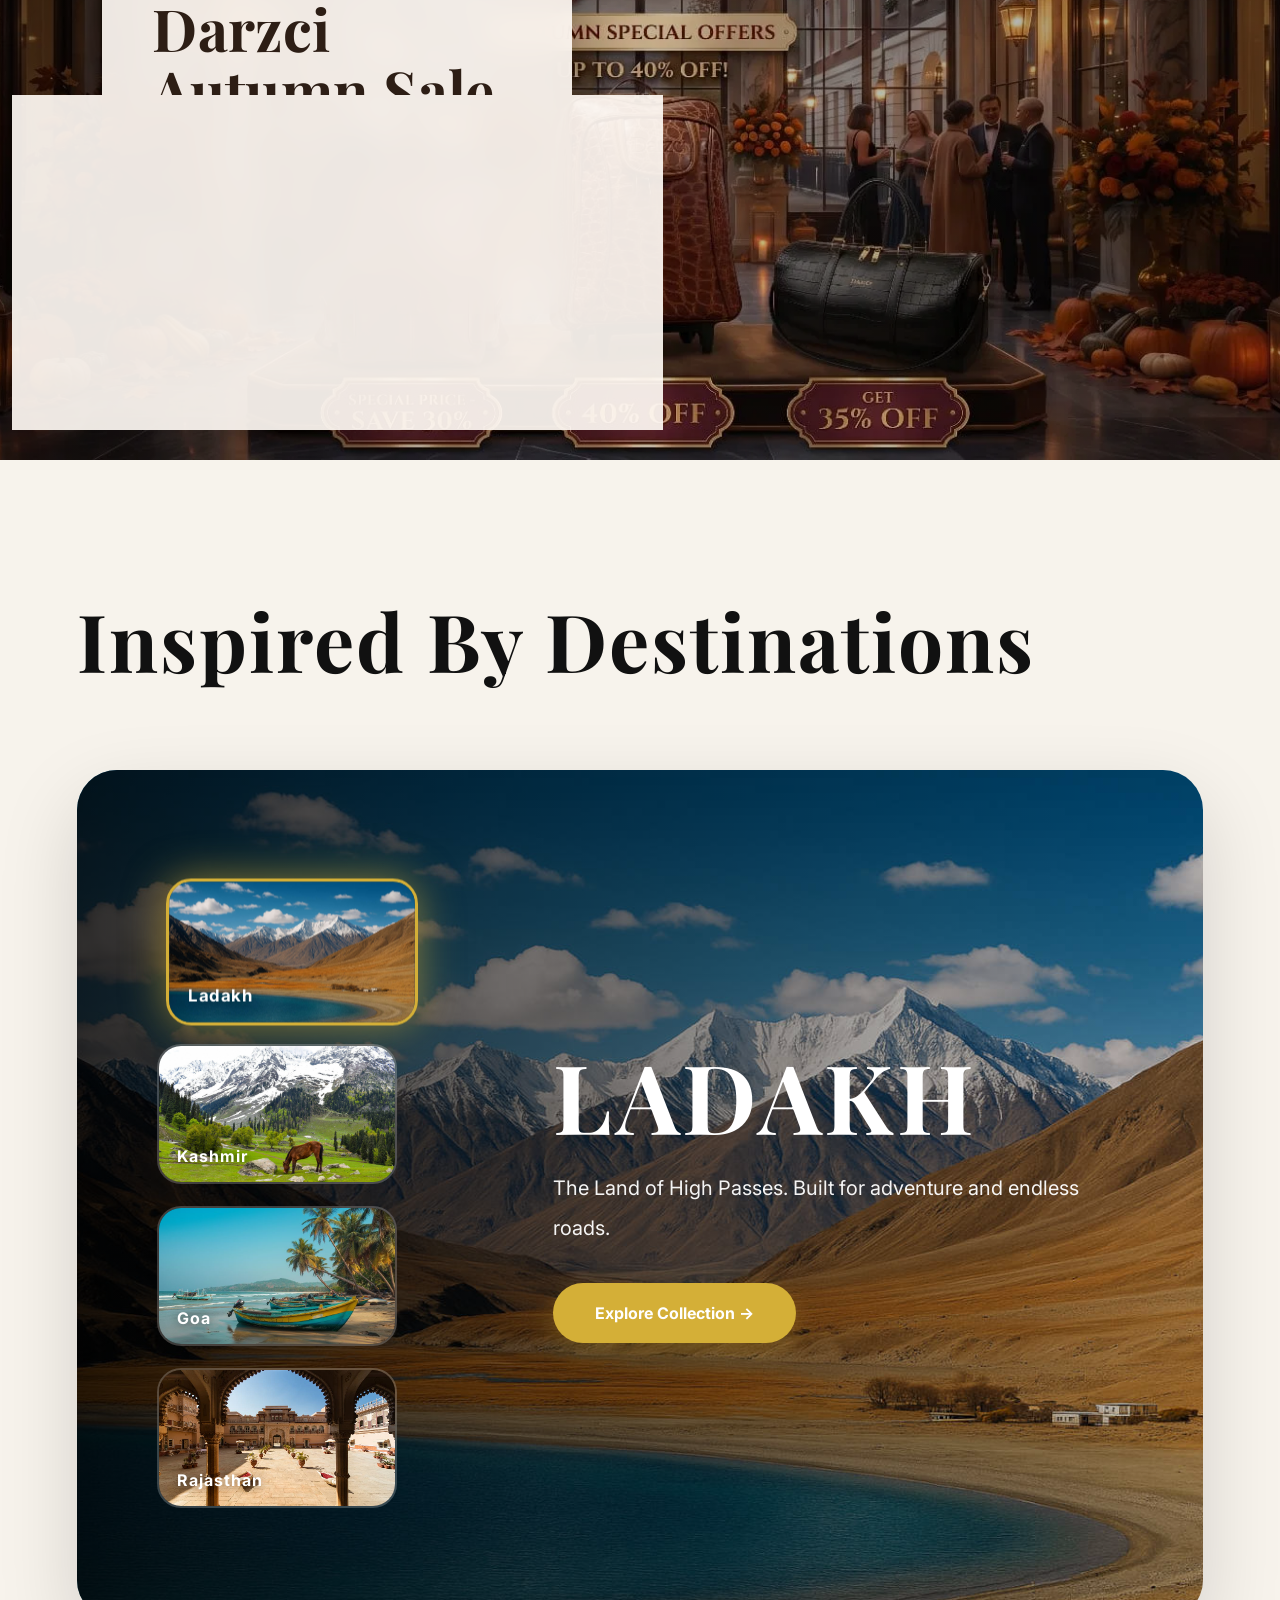
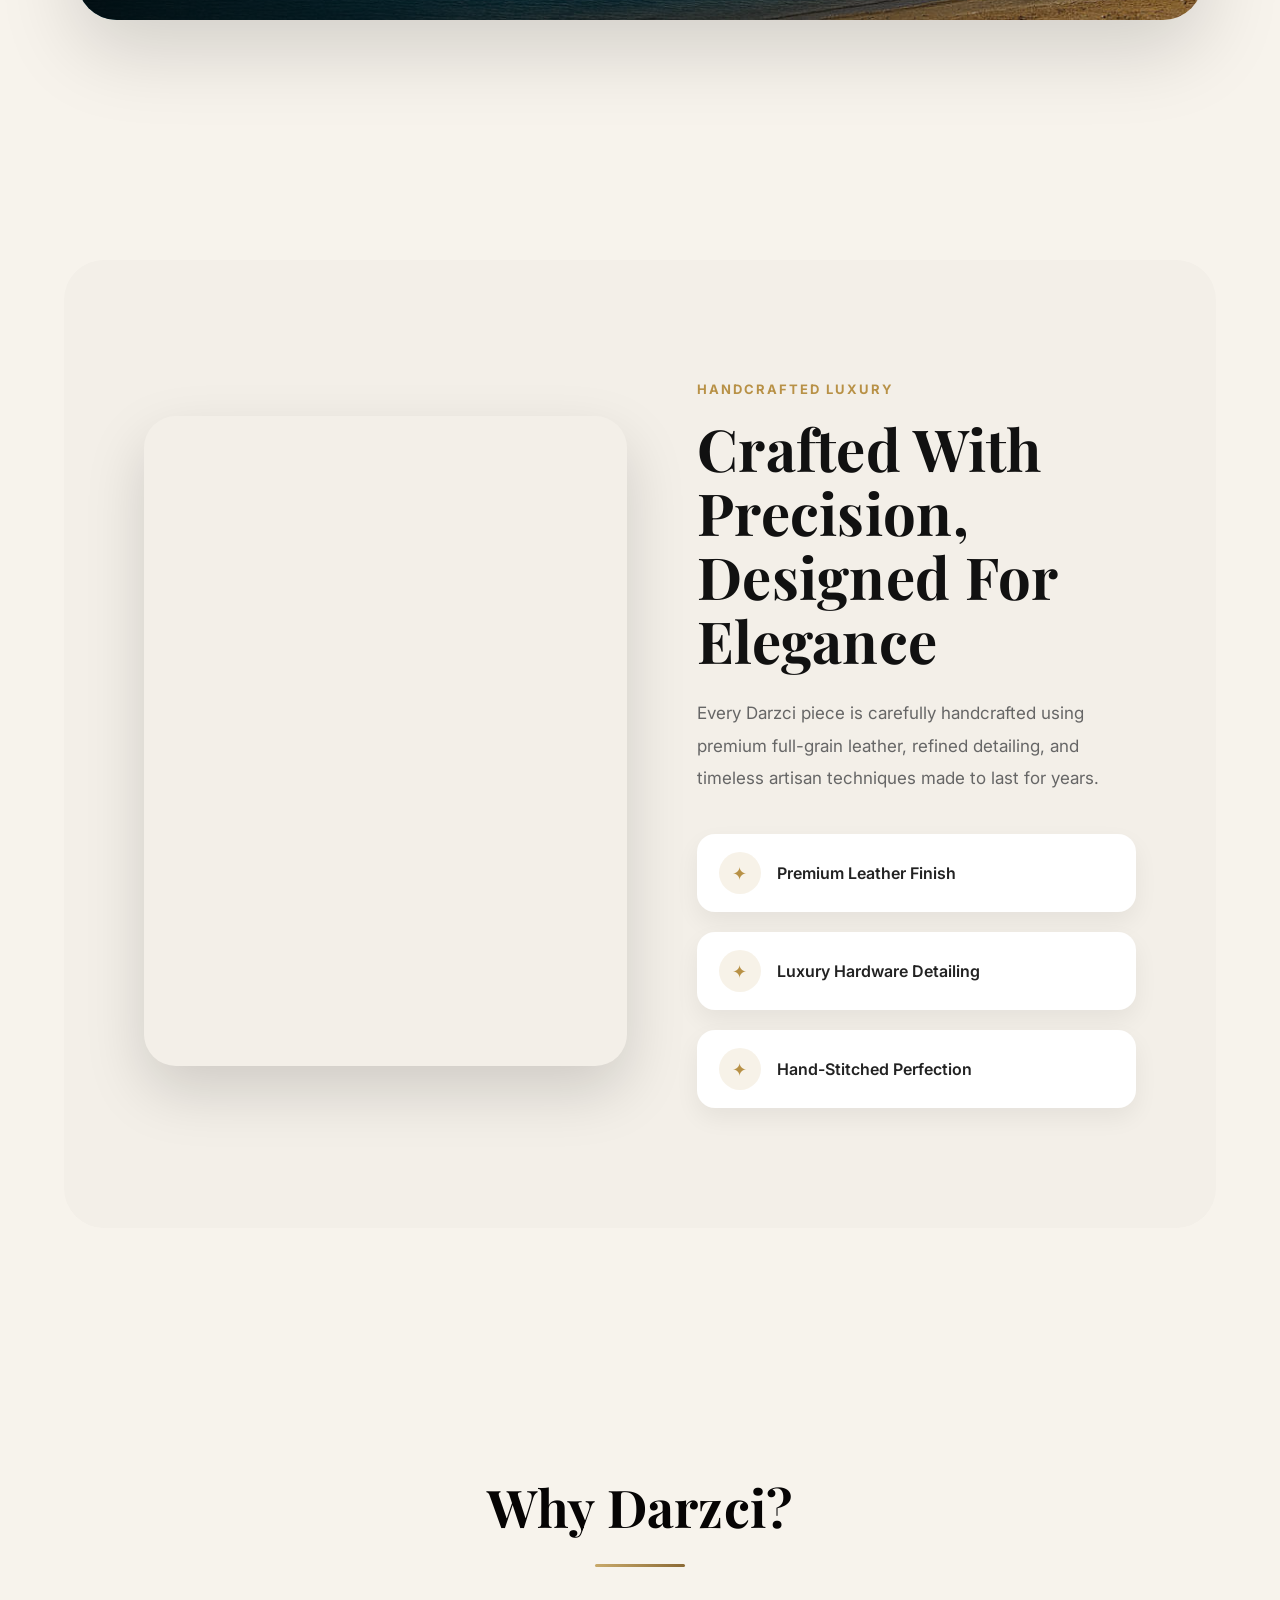
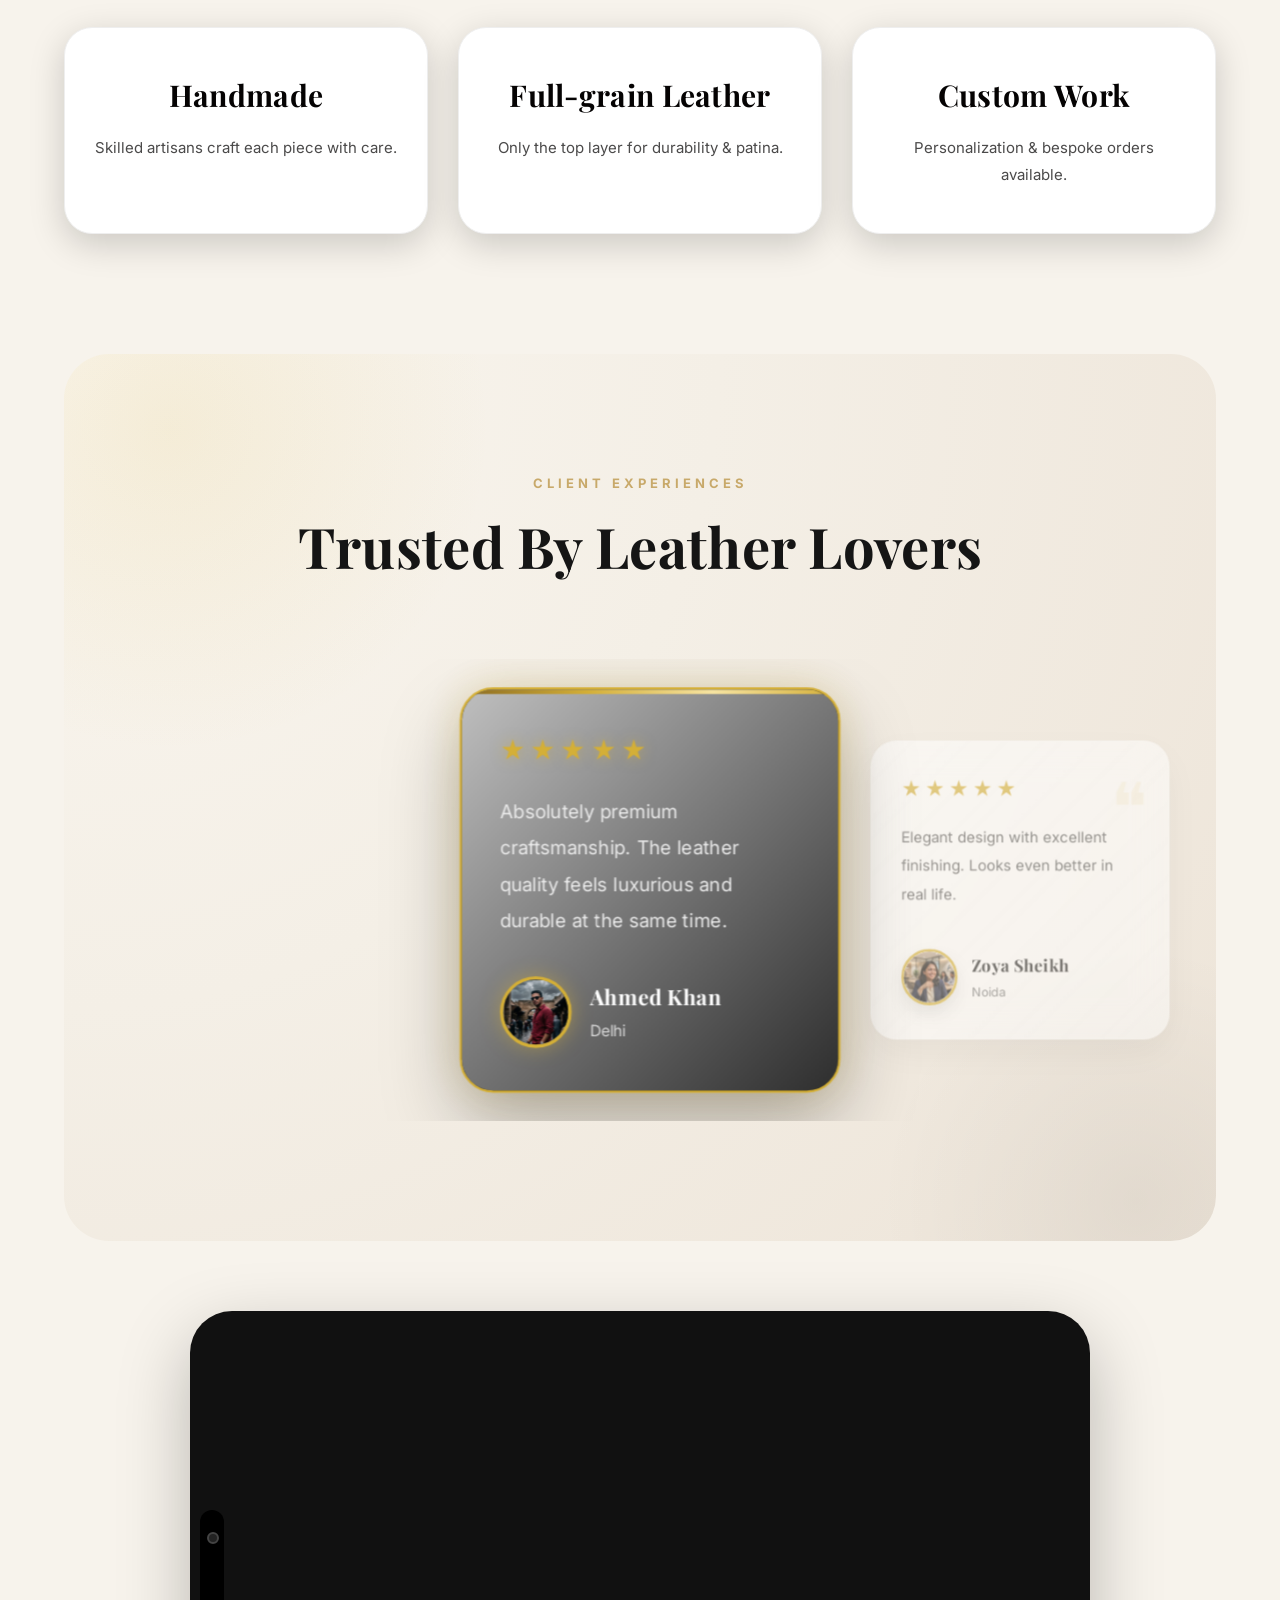
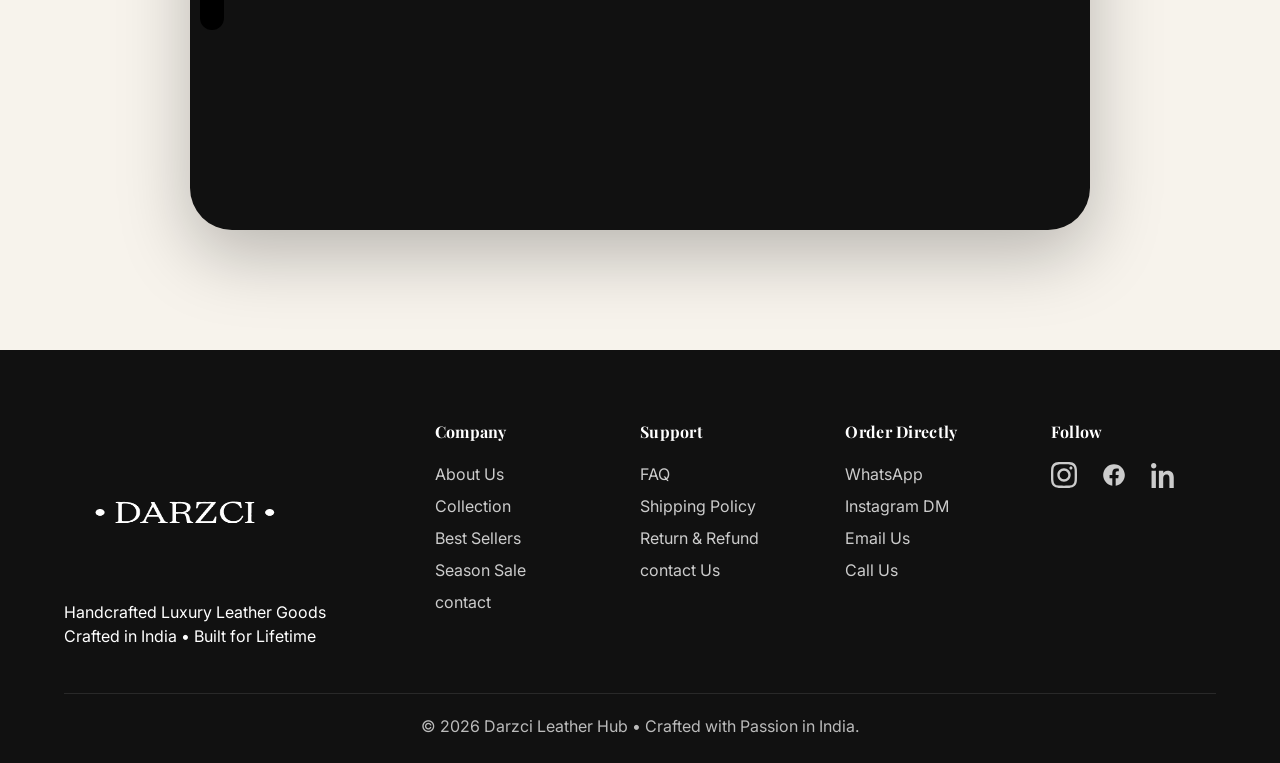
==== commit 5d38e1b0: "Add files via upload" ====
--- a/index.html
+++ b/index.html
@@ -249,7 +249,7 @@
 
             <ul class="dropdown-menu">
                 <li><a href="product.html?category=Filebags">File Bags</a></li>
-                <li><a href="product.html?category=Filebags">File Bags</a></li>
+                <li><a href="product.html?category=Filebags">Laptop Bags</a></li>
             </ul>
         </li>
 
